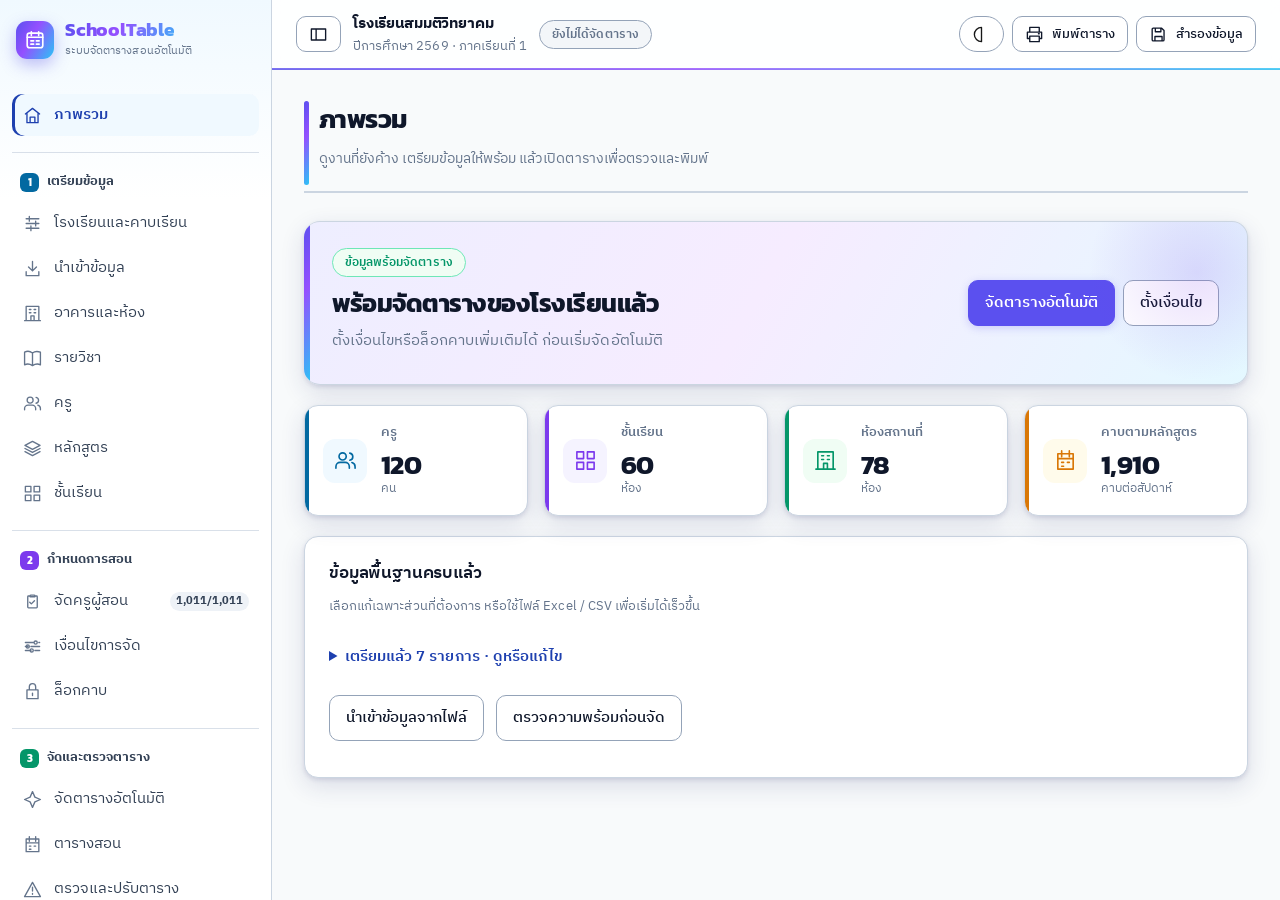
==== index.html @ b36e832d "Add files via upload" ====
<!DOCTYPE html>
<html lang="th">
<head>
<meta charset="utf-8">
<meta name="viewport" content="width=device-width, initial-scale=1">
<title>SchoolTable — ระบบจัดตารางสอนอัตโนมัติ</title>
<link rel="preconnect" href="https://fonts.googleapis.com">
<link rel="preconnect" href="https://fonts.gstatic.com" crossorigin>
<link rel="stylesheet" href="https://fonts.googleapis.com/css2?family=IBM+Plex+Sans+Thai:wght@400;500;600;700&family=Kanit:wght@500;600;700&display=swap">
<link rel="stylesheet" href="css/app.css">
<link rel="stylesheet" href="css/print.css">
<link rel="stylesheet" href="css/ux.css">
<link rel="stylesheet" href="css/theme.css?v=0.1.14">
<script>
/* กำหนดธีมก่อนวาดหน้า เพื่อไม่ให้จอกะพริบสีขาวตอนเปิดในโหมดมืด */
(function () {
  var pref = 'system';
  try { pref = localStorage.getItem('schooltable.theme') || 'system'; } catch (e) { }
  var dark = pref === 'dark' || (pref === 'system' &&
    typeof matchMedia === 'function' && matchMedia('(prefers-color-scheme: dark)').matches);
  document.documentElement.setAttribute('data-theme', dark ? 'dark' : 'light');
})();
</script>
</head>
<body>

<div class="app" id="app">
  <aside class="sidebar" id="sidebar">
    <div class="sidebar__brand">
      <span class="sidebar__logo" aria-hidden="true">
        <svg viewBox="0 0 24 24" fill="none" stroke="currentColor" stroke-width="1.8" stroke-linecap="round" stroke-linejoin="round"><rect x="3.5" y="4.5" width="17" height="16" rx="2.5"></rect><path d="M3.5 9h17M8 3v4M16 3v4"></path><path d="M7.5 13h3M13.5 13h3M7.5 16.5h3M13.5 16.5h3"></path></svg>
      </span>
      <div class="sidebar__brand-text">
        <div class="sidebar__brand-name">SchoolTable</div>
        <div class="sidebar__brand-sub">ระบบจัดตารางสอนอัตโนมัติ</div>
      </div>
    </div>
    <nav class="sidebar__nav" id="sidebarNav" aria-label="เมนูหลัก"></nav>
  </aside>

  <div class="main">
    <header class="topbar no-print">
      <button type="button" class="btn btn--sm topbar__menu" id="btnMenu" aria-label="ยุบเมนู" aria-controls="sidebar" aria-expanded="true">☰ เมนู</button>
      <div>
        <div class="topbar__school" id="topSchool">โรงเรียน</div>
        <div class="topbar__meta" id="topTerm">ปีการศึกษา — ภาคเรียน —</div>
      </div>
      <span id="topStatus"></span>
      <div class="topbar__spacer"></div>
      <div class="topbar__actions">
        <button type="button" class="btn btn--sm theme-toggle" id="btnTheme" aria-label="สลับธีม">
          <span class="theme-toggle__icon" id="themeIcon" aria-hidden="true">🌓</span>
        </button>
        <button type="button" class="btn btn--sm" id="btnTopPrint">🖨 พิมพ์ตาราง</button>
        <button type="button" class="btn btn--sm" id="btnTopBackup">💾 สำรองข้อมูล</button>
      </div>
    </header>
    <main class="content" id="content" tabindex="-1"></main>
  </div>
</div>

<div id="toastHost" aria-live="polite"></div>
<div id="printRoot"></div>

<script src="js/util.js"></script>
<script src="js/store.js?v=0.1.2"></script>
<script src="js/model.js"></script>
<script src="js/mockdata.js?v=0.1.2"></script>
<script src="js/scheduler.js"></script>
<script src="js/xlsx.js"></script>
<script src="js/printing.js"></script>
<script src="js/components.js"></script>
<script src="js/ux.js"></script>
<script src="js/help.js"></script>
<script src="js/pages/overview.js"></script>
<script src="js/pages/settings.js"></script>
<script src="js/pages/rooms.js"></script>
<script src="js/pages/subjects.js"></script>
<script src="js/pages/teachers.js"></script>
<script src="js/pages/curriculum.js?v=0.1.2"></script>
<script src="js/pages/sections.js?v=0.1.4"></script>
<script src="js/pages/assignments.js?v=0.1.5"></script>
<script src="js/pages/conditions.js?v=0.1.8"></script>
  <script src="js/pages/locks.js?v=0.1.9"></script>
<script src="js/pages/generate.js"></script>
<script src="js/pages/timetable.js?v=0.1.10"></script>
<script src="js/pages/issues.js?v=0.1.11"></script>
<script src="js/pages/print.js"></script>
<script src="js/pages/history.js"></script>
<script src="js/pages/import.js"></script>
<script src="js/app.js"></script>
</body>
</html>
---- css/app.css ----
/* ============================================================
   SchoolTable — app.css
   ธีม Minimalist · โครงสีกลางเรียบ เว้นวรรคโปร่ง
   พื้นหน้าเป็นเทา การ์ดเป็นขาว + เส้นขอบชัด + เงาบาง เพื่อให้แยกแต่ละกล่องได้ง่าย
   ใช้สีเฉพาะจุดที่สื่อความหมาย (สถานะ/คำเตือน/สีประจำวิชา)
   ============================================================ */
:root {
  /* พื้นผิวและเส้น */
  --bg: #eceef2;
  --surface: #ffffff;
  --surface-2: #f4f6f9;
  --surface-3: #e4e8ee;
  --line: #d2d8e0;
  --line-2: #b7bfcb;

  /* ตัวอักษร */
  --ink: #11141a;
  --ink-2: #39414d;
  --muted: #646d7a;

  /* สีหลัก — ใช้โทนหมึกเพื่อความเรียบ */
  --primary: #171c24;
  --primary-hover: #2c3442;
  --primary-dark: #0b0e13;
  --primary-light: #e7ebf1;
  --primary-line: #a9b2c0;
  --on-primary: #ffffff;

  /* สีสถานะ — โทนอ่อน ใช้เท่าที่จำเป็น */
  --info: #1f4fa8;
  --info-bg: #eaf1fb;
  --info-line: #bcd3f0;
  --success: #0a6c53;
  --success-bg: #e7f6f1;
  --success-line: #a6dbca;
  --warning: #8a5a00;
  --warning-bg: #fdf3e0;
  --warning-line: #eed399;
  --danger: #a81f16;
  --danger-bg: #fdeceb;
  --danger-line: #f2bcb6;
  --locked: #4b3fa6;
  --locked-bg: #eeecfb;
  --locked-line: #c8c1ef;

  /* รูปทรง */
  --radius: 10px;
  --radius-card: 10px;
  --radius-btn: 8px;
  --radius-cell: 6px;
  --radius-pill: 999px;
  --sidebar-w: 236px;

  /* เงา — เบามาก เน้นใช้เส้นแทน */
  --shadow-card: 0 1px 2px rgba(17, 20, 26, .06), 0 1px 3px rgba(17, 20, 26, .10);
  --shadow-pop: 0 6px 18px rgba(17, 20, 26, .10), 0 1px 3px rgba(17, 20, 26, .08);
  --shadow-modal: 0 24px 64px rgba(15, 15, 20, .18), 0 2px 8px rgba(15, 15, 20, .06);

  --toast-bg: #171c24;
  --toast-ink: #ffffff;
}

* { box-sizing: border-box; }

html, body {
  margin: 0; padding: 0;
  background: var(--bg);
  color: var(--ink);
  font-family: "Sarabun", Tahoma, "Leelawadee UI", "Noto Sans Thai", sans-serif;
  font-size: 14px;
  line-height: 1.6;
  overflow-x: hidden;
  -webkit-font-smoothing: antialiased;
  -moz-osx-font-smoothing: grayscale;
}

h1, h2, h3, h4 { margin: 0; font-weight: 600; letter-spacing: -.01em; }
p { margin: 0 0 8px; }
a { color: var(--ink); text-underline-offset: 2px; }
a:hover { opacity: .7; }

/* ---------- โครงหน้า ---------- */
.app { display: flex; min-height: 100vh; }

.sidebar {
  width: var(--sidebar-w);
  flex: 0 0 var(--sidebar-w);
  background: var(--surface);
  border-right: 1px solid var(--line);
  color: var(--ink-2);
  display: flex; flex-direction: column;
  position: sticky; top: 0; height: 100vh; overflow-y: auto;
}
.sidebar__brand { padding: 22px 18px 16px; }
.sidebar__brand-name {
  color: var(--ink); font-size: 16px; font-weight: 600; letter-spacing: -.015em;
}
.sidebar__brand-sub { font-size: 11px; color: var(--muted); margin-top: 1px; }
.sidebar__nav { padding: 4px 10px 28px; }
.nav-group { margin-top: 18px; }
.nav-group__label {
  font-size: 11px; color: var(--muted); letter-spacing: .02em;
  padding: 4px 10px; margin-bottom: 2px;
}
.nav-item {
  display: flex; align-items: center; gap: 10px;
  width: 100%; text-align: left;
  padding: 7px 10px; margin: 1px 0;
  background: transparent; border: 0; border-radius: var(--radius-btn);
  color: var(--ink-2); font: inherit; cursor: pointer;
  transition: background .12s ease, color .12s ease;
}
.nav-item:hover { background: var(--surface-2); color: var(--ink); }
.nav-item.is-active { background: var(--surface-3); color: var(--ink); font-weight: 600; }
.nav-item__icon {
  width: 18px; text-align: center; font-size: 13px;
  filter: grayscale(1); opacity: .5;            /* ไอคอนโทนเดียว ให้เมนูสงบตา */
}
.nav-item:hover .nav-item__icon { opacity: .75; }
.nav-item.is-active .nav-item__icon { opacity: .95; }
.nav-item__text { flex: 1; }
.nav-item__badge {
  background: var(--surface-3); color: var(--ink-2);
  border-radius: var(--radius-pill); padding: 0 7px;
  font-size: 11px; font-weight: 600; white-space: nowrap;
  font-variant-numeric: tabular-nums;
}
.nav-item__badge--danger { background: var(--danger-bg); color: var(--danger); }
.nav-item__badge--warning { background: var(--warning-bg); color: var(--warning); }
.nav-item--primary {
  background: var(--primary); color: var(--on-primary); font-weight: 600; margin-top: 4px;
}
.nav-item--primary .nav-item__icon { opacity: 1; }
.nav-item--primary:hover { background: var(--primary-hover); color: var(--on-primary); }

.main { flex: 1; min-width: 0; display: flex; flex-direction: column; }

.topbar {
  background: var(--surface); border-bottom: 1px solid var(--line);
  padding: 12px 24px; display: flex; align-items: center; gap: 16px;
  position: sticky; top: 0; z-index: 20; flex-wrap: wrap;
}
.topbar__menu { display: none !important; }
.topbar__school { font-weight: 600; font-size: 14px; letter-spacing: -.01em; }
.topbar__meta { color: var(--muted); font-size: 12px; }
.topbar__spacer { flex: 1; }
.topbar__actions { display: flex; gap: 8px; align-items: center; }

.content { padding: 28px 24px 48px; max-width: 1480px; width: 100%; }

.page-header { margin-bottom: 24px; display: flex; align-items: flex-start; gap: 16px; flex-wrap: wrap; }
.page-header__text { flex: 1; min-width: 240px; }
.page-header h1 { font-size: 22px; letter-spacing: -.02em; }
.page-header__desc { color: var(--muted); margin-top: 4px; font-size: 13px; }
.page-header__actions { display: flex; gap: 8px; flex-wrap: wrap; }

/* ---------- ปุ่ม ---------- */
.btn {
  display: inline-flex; align-items: center; justify-content: center; gap: 6px;
  padding: 8px 14px; border-radius: var(--radius-btn);
  border: 1px solid var(--line-2); background: var(--surface); color: var(--ink);
  font: inherit; font-weight: 500; cursor: pointer; white-space: nowrap;
  transition: background .12s ease, border-color .12s ease, opacity .12s ease;
}
.btn:hover { background: var(--brand-050); border-color: var(--brand); color: var(--brand); }
.btn:focus-visible { outline: 2px solid var(--primary); outline-offset: 2px; }
.btn--primary { background: var(--primary); border-color: var(--primary); color: var(--on-primary); font-weight: 600; }
.btn--primary:hover { background: var(--primary-hover); border-color: var(--primary-hover); }
.btn--danger { background: var(--danger); border-color: var(--danger); color: #fff; font-weight: 600; }
.btn--danger:hover { background: #99231b; border-color: #99231b; }
.btn--ghost { background: transparent; border-color: transparent; color: var(--ink-2); }
.btn--ghost:hover { background: var(--surface-2); border-color: transparent; }
.btn--sm { padding: 5px 10px; font-size: 12px; }
.btn--lg { padding: 12px 24px; font-size: 15px; }
.btn--block { width: 100%; }
.btn[disabled], .btn.is-disabled { opacity: .45; cursor: not-allowed; }
.btn[disabled]:hover, .btn.is-disabled:hover { background: var(--surface); border-color: var(--line-2); }

.btn-hero {
  display: flex; flex-direction: column; align-items: center; justify-content: center; gap: 6px;
  padding: 26px 28px; font-size: 18px; font-weight: 600; letter-spacing: -.01em;
  border-radius: var(--radius-card);
  background: var(--primary); border: 1px solid var(--primary); color: var(--on-primary);
  cursor: pointer; width: 100%;
  transition: background .14s ease;
}
.btn-hero:hover { background: var(--primary-hover); }
.btn-hero:focus-visible { outline: 2px solid var(--primary); outline-offset: 3px; }
.btn-hero[disabled] {
  background: var(--surface-2); border-color: var(--line-2); color: var(--muted); cursor: not-allowed;
}
.btn-hero__sub { font-size: 12px; font-weight: 400; opacity: .75; }

/* ---------- การ์ด ---------- */
.card {
  background: var(--surface); border: 1px solid var(--line);
  border-radius: var(--radius-card); box-shadow: var(--shadow-card);
  padding: 20px; margin-bottom: 16px;
}
.card__title { font-size: 15px; font-weight: 600; margin-bottom: 4px; letter-spacing: -.01em; }
.card__desc { color: var(--muted); font-size: 12px; margin-bottom: 14px; }
.grid { display: grid; gap: 16px; }
.grid--2 { grid-template-columns: repeat(2, minmax(0, 1fr)); }
.grid--3 { grid-template-columns: repeat(3, minmax(0, 1fr)); }
.grid--4 { grid-template-columns: repeat(4, minmax(0, 1fr)); }
.grid--side { grid-template-columns: minmax(0, 1fr) 340px; }
@media (max-width: 1100px) {
  .grid--3, .grid--4, .grid--side { grid-template-columns: repeat(2, minmax(0, 1fr)); }
}
@media (max-width: 720px) {
  .grid--2, .grid--3, .grid--4, .grid--side { grid-template-columns: minmax(0, 1fr); }
}

.stat {
  background: var(--surface); border: 1px solid var(--line);
  border-radius: var(--radius-card); padding: 18px 20px; box-shadow: var(--shadow-card);
}
.stat__label { color: var(--muted); font-size: 12px; }
.stat__value {
  font-size: 28px; font-weight: 600; line-height: 1.25; letter-spacing: -.02em;
  font-variant-numeric: tabular-nums; margin-top: 2px;
}
.stat__hint { font-size: 11px; color: var(--muted); }

/* ---------- ฟอร์ม ---------- */
.field { margin-bottom: 14px; }
.field__label { display: block; font-weight: 500; margin-bottom: 5px; font-size: 13px; color: var(--ink-2); }
.field__hint { font-size: 11px; color: var(--muted); margin-top: 4px; }
.field__error { font-size: 12px; color: var(--danger); margin-top: 4px; font-weight: 500; }
.form-grid { display: grid; grid-template-columns: repeat(2, minmax(0, 1fr)); gap: 0 16px; }
@media (max-width: 640px) { .form-grid { grid-template-columns: minmax(0, 1fr); } }

.input, .select, .textarea {
  width: 100%; padding: 8px 11px; border: 1px solid var(--line-2);
  border-radius: var(--radius-btn); font: inherit;
  background: var(--surface); color: var(--ink);
  transition: border-color .12s ease, box-shadow .12s ease;
}
.input::placeholder, .textarea::placeholder { color: var(--muted); }
.input:hover, .select:hover, .textarea:hover { border-color: var(--primary-line); }
.input:focus, .select:focus, .textarea:focus {
  outline: none; border-color: var(--primary);
  box-shadow: 0 0 0 3px var(--primary-light);
}
.input--invalid { border-color: var(--danger); }
.input--invalid:focus { box-shadow: 0 0 0 3px var(--danger-bg); }
.checkline { display: flex; align-items: center; gap: 9px; margin: 6px 0; }
.checkline input[type="checkbox"], .checkline input[type="radio"] { accent-color: var(--primary); }
.chipset { display: flex; flex-wrap: wrap; gap: 6px; }
.chip {
  display: inline-flex; align-items: center; gap: 5px;
  border: 1px solid var(--line-2); border-radius: var(--radius-pill); padding: 4px 12px;
  background: var(--surface); cursor: pointer; font-size: 12px; font-weight: 500; color: var(--muted);
  transition: background .12s ease, color .12s ease, border-color .12s ease;
}
.chip:hover { border-color: var(--primary-line); color: var(--ink-2); }
.chip.is-on { background: var(--primary); border-color: var(--primary); color: var(--on-primary); font-weight: 600; }
.chip input { display: none; }

/* ---------- ตารางรายการ ---------- */
.table-tools { display: flex; gap: 8px; flex-wrap: wrap; align-items: center; margin-bottom: 14px; }
.table-tools .input, .table-tools .select { width: auto; min-width: 160px; }
.table-wrap {
  overflow-x: auto; border: 1px solid var(--line);
  border-radius: var(--radius-card); background: var(--surface); box-shadow: var(--shadow-card);
}
table.data { width: 100%; border-collapse: collapse; font-size: 13px; }
table.data th, table.data td {
  padding: 10px 12px; border-bottom: 1px solid var(--line); text-align: left; vertical-align: middle;
}
table.data th {
  background: var(--surface-2); color: var(--ink-2); font-weight: 600; font-size: 12px;
  position: sticky; top: 0; z-index: 1; border-bottom: 2px solid var(--line-2);
}
table.data tbody tr:last-child td { border-bottom: 0; }
table.data tbody tr { transition: background-color 0.15s ease-out; }
table.data tbody tr:nth-child(odd) { background: var(--surface); }
table.data tbody tr:nth-child(even) { background: var(--surface-2); }
table.data tbody tr:hover { background: var(--surface-3); }
table.data td.num, table.data th.num { text-align: right; font-variant-numeric: tabular-nums; }
.row-actions { display: flex; gap: 6px; }

.badge {
  display: inline-flex; align-items: center; gap: 5px;
  border-radius: var(--radius-pill); padding: 4px 12px; font-size: 12px; font-weight: 700;
  border: 1.5px solid; white-space: nowrap; transition: all 0.2s ease-out;
}
.badge--info { color: var(--info); border-color: var(--info-line); background: var(--info-bg); }
.badge--success { color: var(--success); border-color: var(--success-line); background: var(--success-bg); }
.badge--warning { color: var(--warning); border-color: var(--warning-line); background: var(--warning-bg); }
.badge--danger { color: var(--danger); border-color: var(--danger-line); background: var(--danger-bg); }
.badge--locked { color: var(--locked); border-color: var(--locked-line); background: var(--locked-bg); }
.badge--muted { color: var(--muted); border-color: var(--line-2); background: var(--surface-2); }
.dot { width: 8px; height: 8px; border-radius: 50%; display: inline-block; }

/* ---------- แถบภาระงาน ---------- */
.bar { height: 6px; border-radius: var(--radius-pill); background: var(--surface-3); overflow: hidden; min-width: 90px; }
.bar__fill { height: 100%; background: var(--ink-2); border-radius: var(--radius-pill); }
.bar__fill--warn { background: var(--warning); }
.bar__fill--over { background: var(--danger); }
.workload { display: flex; align-items: center; gap: 10px; }
.workload__text { font-variant-numeric: tabular-nums; font-size: 12px; white-space: nowrap; color: var(--ink-2); }
.daychips { display: inline-flex; gap: 3px; }
.daychip {
  width: 22px; height: 20px; line-height: 19px; text-align: center;
  border-radius: 5px; font-size: 11px; font-weight: 600;
  background: var(--surface-3); color: var(--ink-2); border: 1px solid transparent;
}
.daychip--off { background: transparent; color: #c7c7cf; border-color: var(--line); text-decoration: line-through; }

/* ---------- ความพร้อม ---------- */
.readiness { display: flex; flex-direction: column; gap: 6px; }
.readiness__item {
  display: flex; align-items: center; gap: 12px;
  border: 1px solid var(--line); border-radius: var(--radius-btn);
  padding: 10px 12px; background: var(--surface);
}
.readiness__mark {
  width: 22px; height: 22px; border-radius: 50%; flex: 0 0 22px;
  display: flex; align-items: center; justify-content: center; font-weight: 600; font-size: 12px;
  background: var(--surface-2); color: var(--muted); border: 1px solid var(--line-2);
}
.readiness__item.is-done .readiness__mark {
  background: var(--success-bg); color: var(--success); border-color: var(--success-line);
}
.readiness__label { flex: 1; font-weight: 500; }
.readiness__detail { font-size: 12px; color: var(--muted); font-weight: 400; display: block; }

/* ---------- ตารางสัปดาห์ ---------- */
.tt-scroll {
  overflow-x: auto; border: 1px solid var(--line);
  border-radius: var(--radius-card); background: var(--surface); box-shadow: var(--shadow-card);
}
table.timetable { border-collapse: collapse; width: 100%; min-width: 900px; table-layout: fixed; }
table.timetable th, table.timetable td { border: 1px solid var(--line-2); padding: 0; }
table.timetable thead th {
  background: var(--surface-2); color: var(--ink-2);
  font-size: 11px; font-weight: 600; padding: 8px 4px; text-align: center;
}
table.timetable th.tt-daycol {
  width: 92px; background: var(--surface-2); font-size: 12px; color: var(--ink-2); font-weight: 600;
}
table.timetable td { height: 64px; vertical-align: top; }
.tt-periodhead { display: flex; flex-direction: column; line-height: 1.3; }
.tt-periodhead__time { font-weight: 400; font-size: 10px; color: var(--muted); }

.tt-cell { height: 100%; min-height: 60px; padding: 3px; position: relative; }
.tt-cell--drop-ok { background: var(--success-bg); outline: 1px dashed var(--success); outline-offset: -3px; }
.tt-cell--drop-bad { background: var(--danger-bg); outline: 1px dashed var(--danger); outline-offset: -3px; }
.tt-cell--break {
  background: repeating-linear-gradient(45deg, var(--surface-2), var(--surface-2) 6px, var(--surface-3) 6px, var(--surface-3) 12px);
}
.tt-breaklabel { font-size: 11px; color: var(--muted); text-align: center; padding-top: 20px; }

.tt-entry {
  border-radius: var(--radius-cell); border: 1px solid var(--line); border-left-width: 4px;
  background: var(--surface); padding: 5px 7px; height: 100%; cursor: grab; overflow: hidden;
  display: flex; flex-direction: column; gap: 1px;
  transition: border-color .12s ease, box-shadow .12s ease;
}
.tt-entry:hover { border-color: var(--primary-line); box-shadow: var(--shadow-pop); }
.tt-entry:focus-visible { outline: 2px solid var(--primary); outline-offset: 1px; }
.tt-entry.is-dragging { opacity: .4; }
.tt-cell--cursor { outline: 2px solid var(--primary); outline-offset: -3px; }
.tt-entry__subject { font-weight: 600; font-size: 12.5px; line-height: 1.25; letter-spacing: -.01em; }
.tt-entry__meta { font-size: 11px; color: var(--muted); line-height: 1.3; }
.tt-entry__flags { display: flex; gap: 3px; flex-wrap: wrap; margin-top: auto; padding-top: 2px; }
.tt-flag {
  font-size: 9.5px; font-weight: 600; border-radius: 3px; padding: 0 4px; border: 1px solid;
}
.tt-flag--pair { color: var(--info); border-color: var(--info-line); background: var(--info-bg); }
.tt-flag--lock { color: var(--locked); border-color: var(--locked-line); background: var(--locked-bg); }
.tt-flag--soft { color: var(--warning); border-color: var(--warning-line); background: var(--warning-bg); }
.tt-flag--manual { color: var(--success); border-color: var(--success-line); background: var(--success-bg); }

.tt-lock {
  border-radius: var(--radius-cell); border: 1px dashed var(--locked-line); border-left: 3px solid var(--locked);
  background: var(--locked-bg); padding: 5px 7px; height: 100%; font-size: 11.5px; color: var(--locked);
}
.tt-lock__title { font-weight: 600; }

.view-switch {
  display: inline-flex; border: 1.5px solid var(--line-2); border-radius: var(--radius-btn);
  overflow: hidden; background: var(--surface); gap: 0;
}
.view-switch button {
  border: 0; background: transparent; padding: 10px 18px; font: inherit;
  font-weight: 600; cursor: pointer; color: var(--ink-2);
  transition: all 0.15s ease-out;
}
.view-switch button:hover:not(.is-active) { background: var(--surface-2); color: var(--ink); }
.view-switch button + button { border-left: 1.5px solid var(--line-2); }
.view-switch button.is-active { background: var(--primary); color: var(--on-primary); font-weight: 700; }

/* ---------- ผังเลือกคาบ ---------- */
table.weekpicker { border-collapse: collapse; width: 100%; min-width: 620px; }
table.weekpicker th, table.weekpicker td { border: 1px solid var(--line); text-align: center; font-size: 12px; }
table.weekpicker th { background: var(--surface-2); color: var(--ink-2); padding: 8px 4px; font-weight: 600; }
table.weekpicker td { padding: 0; height: 40px; }
.wp-cell {
  width: 100%; height: 40px; border: 0; background: var(--surface);
  cursor: pointer; font: inherit; font-size: 11px; color: var(--muted);
  transition: background .12s ease;
}
.wp-cell:hover { background: var(--surface-2); }
.wp-cell.is-on { background: var(--locked-bg); color: var(--locked); font-weight: 600; }
.wp-cell.is-break {
  background: repeating-linear-gradient(45deg, var(--surface-2), var(--surface-2) 6px, var(--surface-3) 6px, var(--surface-3) 12px);
  cursor: not-allowed;
}
.wp-cell.is-off { background: var(--danger-bg); color: var(--danger); font-weight: 600; }
.wp-cell.is-none { background: var(--bg); color: #c7c7cf; cursor: not-allowed; }

/* ---------- รายการปัญหา ---------- */
.issue {
  border: 1px solid var(--line); border-left: 3px solid var(--line-2);
  border-radius: var(--radius-btn); padding: 12px 14px; margin-bottom: 8px; background: var(--surface);
}
.issue--high { border-left-color: var(--danger); }
.issue--medium { border-left-color: var(--warning); }
.issue--low { border-left-color: var(--line-2); }
.issue__head { display: flex; gap: 8px; align-items: center; flex-wrap: wrap; }
.issue__title { font-weight: 600; }
.issue__reason { margin-top: 5px; color: var(--ink-2); }
.issue__suggestion { margin-top: 5px; font-size: 12px; color: var(--muted); }
.issue__suggestion b { color: var(--ink-2); font-weight: 500; }

/* ---------- สถานะว่าง / กำลังโหลด ---------- */
.empty {
  text-align: center; padding: 48px 20px; border: 1px dashed var(--line-2);
  border-radius: var(--radius-card); background: var(--surface);
}
.empty__icon { font-size: 26px; opacity: .5; }
.empty__title { font-weight: 600; font-size: 15px; margin: 10px 0 4px; }
.empty__desc { color: var(--muted); margin-bottom: 18px; font-size: 13px; }
.empty__actions { display: flex; gap: 8px; justify-content: center; flex-wrap: wrap; }

.progress { background: var(--surface-3); border-radius: var(--radius-pill); height: 6px; overflow: hidden; }
.progress__fill {
  background: var(--primary); height: 100%; width: 0;
  border-radius: var(--radius-pill); transition: width .18s linear;
}
.progress__text { margin-top: 10px; font-size: 13px; color: var(--muted); }

.result-card {
  border-radius: var(--radius-card); padding: 20px; border: 1px solid var(--line); margin-bottom: 16px;
  background: var(--surface);
}
.result-card--success { background: var(--success-bg); border-color: var(--success-line); }
.result-card--warning { background: var(--warning-bg); border-color: var(--warning-line); }
.result-card--danger { background: var(--danger-bg); border-color: var(--danger-line); }
.result-card__title { font-size: 17px; font-weight: 600; letter-spacing: -.015em; }
.result-card__line { margin-top: 6px; color: var(--ink-2); font-size: 13px; }

/* ---------- ข้อความแจ้งผลชั่วคราว ---------- */
#toastHost {
  position: fixed; right: 20px; bottom: 20px; z-index: 90;
  display: flex; flex-direction: column; gap: 8px; max-width: min(420px, 92vw);
}
.toast {
  display: flex; gap: 10px; align-items: flex-start;
  background: var(--toast-bg); color: var(--toast-ink); border-radius: var(--radius-btn);
  padding: 11px 14px; box-shadow: var(--shadow-modal); font-size: 13px;
  animation: toast-in .18s ease-out;
}
.toast--success { background: #0e6a56; }
.toast--warning { background: #85590a; }
.toast--danger { background: #9e251c; }
.toast--out { opacity: 0; transition: opacity .3s; }
.toast__icon { font-weight: 600; opacity: .85; }
.toast__text { flex: 1; }
.toast__close { background: transparent; border: 0; color: inherit; cursor: pointer; font-size: 12px; opacity: .6; }
.toast__close:hover { opacity: 1; }
@keyframes toast-in { from { transform: translateY(8px); opacity: 0; } to { transform: none; opacity: 1; } }

/* ---------- หน้าต่างซ้อน ---------- */
.modal-overlay {
  position: fixed; inset: 0; background: rgba(15, 15, 20, .38);
  display: flex; align-items: center; justify-content: center; padding: 20px; z-index: 80;
  animation: overlay-in .14s ease-out;
}
@keyframes overlay-in { from { opacity: 0; } to { opacity: 1; } }
.modal {
  background: var(--surface); border: 1px solid var(--line);
  border-radius: var(--radius-card); box-shadow: var(--shadow-modal);
  width: 100%; max-height: 92vh; display: flex; flex-direction: column;
  animation: modal-in .16s ease-out;
}
@keyframes modal-in { from { transform: translateY(6px) scale(.995); opacity: 0; } to { transform: none; opacity: 1; } }
.modal--sm { max-width: 460px; }
.modal--md { max-width: 680px; }
.modal--lg { max-width: 980px; }
.modal--xl { max-width: 1240px; }
.modal__head {
  display: flex; align-items: center; gap: 12px;
  padding: 20px 24px; border-bottom: 2px solid var(--line); background: var(--surface-2);
}
.modal__title { font-size: 16px; font-weight: 700; flex: 1; letter-spacing: -.01em; color: var(--ink); }
.modal__close {
  border: 0; background: transparent; font-size: 20px; cursor: pointer; color: var(--muted);
  width: 32px; height: 32px; border-radius: var(--radius-btn); transition: all 0.2s ease-out;
}
.modal__close:hover { background: var(--line); color: var(--ink); }
.modal__body { padding: 24px; overflow: auto; }
.modal__foot {
  padding: 16px 24px; border-top: 2px solid var(--line);
  display: flex; justify-content: flex-end; gap: 10px; background: var(--surface-2);
}

.dialog-body { font-size: 13px; }
.dialog-lead { font-size: 14px; color: var(--ink); }
.dialog-hint { font-size: 12px; color: var(--muted); margin-top: 8px; }
.dialog-detail {
  background: var(--surface-2); border: 1px solid var(--line); border-radius: var(--radius-btn);
  padding: 12px; margin: 10px 0; font-size: 13px; max-height: 240px; overflow: auto;
}
.dialog-block {
  border: 1px solid var(--danger-line); border-radius: var(--radius-btn);
  padding: 12px; margin-bottom: 8px; background: var(--danger-bg);
}
.dialog-block--fix { background: var(--success-bg); border-color: var(--success-line); }
.dialog-block__label {
  font-size: 11px; font-weight: 600; color: var(--muted); letter-spacing: .01em;
}
.dialog-block__text { margin: 3px 0 0; color: var(--ink-2); }

body.has-modal { overflow: hidden; }

/* ---------- อื่น ๆ ---------- */
.muted { color: var(--muted); }
.small { font-size: 12px; }
.nowrap { white-space: nowrap; }
.text-danger { color: var(--danger); font-weight: 600; }
.text-success { color: var(--success); font-weight: 600; }
.text-warning { color: var(--warning); font-weight: 600; }
.mt-8 { margin-top: 8px; } .mt-16 { margin-top: 16px; }
.mb-8 { margin-bottom: 8px; } .mb-0 { margin-bottom: 0; }
.flex { display: flex; } .flex-wrap { flex-wrap: wrap; }
.gap-8 { gap: 8px; } .gap-16 { gap: 16px; }
.items-center { align-items: center; }
.justify-between { justify-content: space-between; }
.list-plain { margin: 8px 0 0; padding-left: 18px; }
.list-plain li { margin-bottom: 4px; }
.scroll-y { max-height: 420px; overflow-y: auto; }

.mobile-note { display: none; }

/* ---------- ปรับตามขนาดจอ ---------- */
@media (max-width: 1023px) {
  .sidebar {
    position: fixed; left: 0; top: 0; z-index: 60;
    transform: translateX(-100%); transition: transform .2s ease;
    box-shadow: var(--shadow-modal);
  }
  .sidebar.is-open { transform: none; }
  :root { --sidebar-w: 0px; }
  .sidebar { width: 236px; flex-basis: 236px; }
  .sidebar.is-open .sidebar__brand-name, .sidebar.is-open .sidebar__brand-sub,
  .sidebar.is-open .nav-item__text, .sidebar.is-open .nav-group__label { display: block; }
  .sidebar.is-open .sidebar__brand { padding: 22px 18px 16px; }
  .sidebar.is-open .nav-item { justify-content: flex-start; }
  .sidebar.is-open .nav-item__badge { position: static; transform: none; font-size: 11px; padding: 0 7px; }
  .topbar__menu { display: inline-flex !important; }
  .app { display: block; }
}
@media (max-width: 767px) {
  .content { padding: 16px 14px 40px; }
  .page-header { margin-bottom: 18px; }
  .page-header h1 { font-size: 19px; }
  .card { padding: 16px; }
  .mobile-note { display: block; }
  .mobile-hide { display: none !important; }
}

/* ============================================================
   ส่วนประกอบเพิ่มเติม
   ============================================================ */
.badge--pin { color: var(--warning); border-color: var(--warning-line); background: var(--warning-bg); }

.btn--danger-ghost { color: var(--danger); border-color: var(--danger-line); background: var(--surface); }
.btn--danger-ghost:hover { background: var(--danger-bg); border-color: var(--danger); }

.callout {
  border: 1px solid var(--line); border-left: 3px solid var(--primary);
  background: var(--surface-2); border-radius: var(--radius);
  padding: 14px 16px; margin-bottom: 16px; font-size: 13px; line-height: 1.7; color: var(--ink-2);
}
.callout--warning { border-left-color: var(--warning); background: var(--warning-bg); border-color: var(--warning-line); }

.statstrip { display: flex; flex-wrap: wrap; gap: 12px; margin-bottom: 16px; }
.statstrip__item {
  flex: 1 1 160px; background: var(--surface); border: 1px solid var(--line);
  border-radius: var(--radius); padding: 16px 18px; box-shadow: var(--shadow-card);
}
.statstrip__item.is-warn { border-color: var(--warning-line); background: var(--warning-bg); }
.statstrip__num {
  display: block; font-size: 22px; font-weight: 600; line-height: 1.25;
  letter-spacing: -.02em; font-variant-numeric: tabular-nums;
}
.statstrip__item.is-warn .statstrip__num { color: var(--warning); }
.statstrip__label { display: block; font-size: 12px; color: var(--muted); margin-top: 2px; }

tr.row-group td { background: var(--surface-2); font-weight: 600; }
tr.is-picked td { background: var(--success-bg); }
tr.is-todo td { background: var(--warning-bg); }

td.col-actions, th.col-actions { white-space: nowrap; text-align: right; }

.select--sm { padding: 5px 9px; font-size: 12px; min-width: 150px; }
.select--empty { border-color: var(--warning-line); background: var(--warning-bg); }

.chipset--filter { margin-bottom: 14px; }
.chipset--filter .chip { cursor: pointer; }
.chip__count { opacity: .6; font-size: 11px; }

.cur-total {
  border: 1px solid var(--line); border-radius: var(--radius);
  padding: 10px 14px; margin-bottom: 12px; background: var(--surface-2); font-size: 13px;
}
.cur-total.is-over { border-color: var(--danger-line); background: var(--danger-bg); }
.cur-total.is-exact { border-color: var(--success-line); background: var(--success-bg); }

.grid--pick { grid-template-columns: 260px minmax(0, 1fr); }
.card--pick { position: sticky; top: 12px; align-self: start; }
.picklist {
  max-height: 62vh; overflow-y: auto; border: 1px solid var(--line);
  border-radius: var(--radius); background: var(--surface);
}
.pickitem {
  display: flex; align-items: center; justify-content: space-between; gap: 8px;
  width: 100%; padding: 9px 12px; border: 0; border-bottom: 1px solid var(--line);
  background: transparent; cursor: pointer; font: inherit; text-align: left; color: var(--ink-2);
  transition: background .12s ease;
}
.pickitem:last-child { border-bottom: 0; }
.pickitem:hover { background: var(--surface-2); color: var(--ink); }
.pickitem.is-active {
  background: var(--surface-2); box-shadow: inset 2px 0 0 var(--primary);
  font-weight: 600; color: var(--ink);
}
.pickitem__name { flex: 1; }
.pickitem__meta {
  font-size: 11px; padding: 1px 8px; border-radius: var(--radius-pill);
  border: 1px solid var(--line-2); color: var(--muted); font-weight: 500;
}
.pickitem__meta.is-ok { color: var(--success); border-color: var(--success-line); background: var(--success-bg); }
.pickitem__meta.is-todo { color: var(--warning); border-color: var(--warning-line); background: var(--warning-bg); }

.rulelist { display: grid; gap: 12px; }
.rulerow { border: 1px solid var(--line); border-radius: var(--radius); padding: 16px; }
.rulerow.is-off { opacity: .5; background: var(--surface-2); }
.rulerow__check { font-weight: 600; }
.rulerow__title { font-weight: 600; }
.rulerow__desc { font-size: 13px; margin-top: 5px; color: var(--ink-2); }
.rulerow__why { font-size: 12px; color: var(--muted); margin-top: 5px; }
.rulerow__weight { margin-top: 10px; display: flex; align-items: center; gap: 8px; }
.rulerow__weight .select { width: auto; min-width: 190px; }

.tt-cell--none { background: var(--bg); color: #c7c7cf; }

@media (max-width: 1023px) {
  .grid--pick { grid-template-columns: minmax(0, 1fr); }
  .card--pick { position: static; }
  .picklist { max-height: 240px; }
}

.select--special { border-color: var(--locked-line); background: var(--locked-bg); }

/* ---------- โหมดมืด ----------
   ธีมถูกกำหนดผ่าน data-theme ที่ <html> โดย js/app.js
   ผู้ใช้เลือกได้ 3 แบบจากปุ่มบนแถบบน: ตามเครื่อง · สว่าง · มืด
   (แบบ "ตามเครื่อง" ระบบจะแปลงเป็น light/dark ให้เองแล้ว) */
:root[data-theme="dark"] {
    --bg: #0b0d11;
    --shadow-card: 0 1px 2px rgba(0, 0, 0, .45);
    --surface: #161a21;
    --surface-2: #1e232c;
    --surface-3: #2a303a;
    --line: #333b47;
    --line-2: #454e5c;

    --ink: #eef1f5;
    --ink-2: #b7c0cc;
    --muted: #8b95a3;

    --primary: #eef1f5;
    --primary-hover: #ffffff;
    --primary-dark: #ffffff;
    --primary-light: #262d38;
    --primary-line: #4c5665;
    --on-primary: #12151a;

    --info: #8ab4f0;
    --info-bg: #16202e;
    --info-line: #2e4159;
    --success: #5fd1ae;
    --success-bg: #0f2620;
    --success-line: #215243;
    --warning: #e8b862;
    --warning-bg: #2a2115;
    --warning-line: #513f20;
    --danger: #f28b80;
    --danger-bg: #2c1a18;
    --danger-line: #5a332e;
    --locked: #b3a8f5;
    --locked-bg: #1e1b30;
    --locked-line: #3f3866;

    --shadow-pop: 0 6px 18px rgba(0, 0, 0, .5), 0 1px 3px rgba(0, 0, 0, .4);
    --shadow-modal: 0 24px 64px rgba(0, 0, 0, .6), 0 2px 8px rgba(0, 0, 0, .4);
  --toast-bg: #2a303a;
  --toast-ink: #f0f0f2;
}
[data-theme="dark"] .btn--danger { color: #16161a; }
[data-theme="dark"] .btn--danger:hover { background: #f5978f; border-color: #f5978f; }
[data-theme="dark"] .toast--success { background: #1d4438; }
[data-theme="dark"] .toast--warning { background: #453718; }
[data-theme="dark"] .toast--danger { background: #4a2320; }
[data-theme="dark"] .modal-overlay { background: rgba(0, 0, 0, .6); }
[data-theme="dark"] .daychip--off,
[data-theme="dark"] .wp-cell.is-none,
[data-theme="dark"] .tt-cell--none { color: #55555f; }

/* ---------- ปุ่มสลับธีม ---------- */
.theme-toggle { min-width: 34px; padding-left: 9px; padding-right: 9px; }
.theme-toggle__icon { font-size: 13px; line-height: 1; filter: grayscale(1); }

/* ---------- เอกสารพิมพ์ต้องเป็นขาว–ดำเสมอ ไม่ว่าหน้าจอจะเป็นธีมใด ---------- */
@media print {
  :root, :root[data-theme="dark"] {
    --bg: #ffffff; --surface: #ffffff; --surface-2: #f7f7f8; --surface-3: #f0f0f2;
    --line: #dddddd; --line-2: #cccccc;
    --ink: #000000; --ink-2: #222222; --muted: #666666;
  }
}
---- css/print.css ----
/* ============================================================
   SchoolTable — print.css   เอกสารสำหรับพิมพ์ลงกระดาษ A4
   ============================================================ */

/* พื้นที่เอกสารพิมพ์จริง ซ่อนบนหน้าจอ แสดงเฉพาะตอนพิมพ์ */
#printRoot { display: none; }

/* กล่องตัวอย่างก่อนพิมพ์บนหน้าจอ ย่อขนาดให้เห็นทั้งหน้ากระดาษ */
.print-preview-box {
  background: #64748b;
  padding: 12px;
  border-radius: 12px;
  max-height: 68vh;
  overflow: auto;
}
.print-preview-box .print-page {
  zoom: .58;
  box-shadow: 0 2px 10px rgba(0, 0, 0, .25);
}
@supports not (zoom: 1) {
  .print-preview-box .print-page { transform: scale(.58); transform-origin: top left; }
}

.print-page {
  background: #fff;
  width: 277mm;              /* A4 แนวนอน 297mm ลบขอบซ้ายขวาข้างละ 10mm */
  min-height: 190mm;
  margin: 0 auto 16px;
  padding: 6mm 4mm;
  box-sizing: border-box;
  color: #000;
  font-family: "Sarabun", Tahoma, "Leelawadee UI", "Noto Sans Thai", sans-serif;
  font-size: 12px;
  page-break-after: always;
  break-after: page;
  position: relative;
}
.print-page:last-child { page-break-after: auto; break-after: auto; }

.print-head {
  display: flex; align-items: center; gap: 12px;
  border-bottom: 2px solid #000; padding-bottom: 6px; margin-bottom: 8px;
}
.print-head__logo {
  width: 62px; height: 62px; flex: 0 0 62px;
  border: 1px dashed #999; display: flex; align-items: center; justify-content: center;
  font-size: 9px; color: #777; text-align: center; overflow: hidden;
}
.print-head__logo img { max-width: 100%; max-height: 100%; }
.print-head__logo--empty { border-style: dashed; }
.print-head__text { flex: 1; text-align: center; }
.print-head__school { font-size: 19px; font-weight: 700; }
.print-head__doc { font-size: 15px; font-weight: 700; margin-top: 2px; }
.print-head__term { font-size: 12.5px; }
.print-head__side { width: 62px; flex: 0 0 62px; }

.print-draft {
  position: absolute; top: 42%; left: 0; right: 0; text-align: center;
  font-size: 76px; font-weight: 700; color: rgba(0, 0, 0, .1);
  transform: rotate(-18deg); letter-spacing: 12px; pointer-events: none;
}
.print-draft-tag {
  display: inline-block; border: 2px solid #000; padding: 1px 10px;
  font-weight: 700; font-size: 13px; margin-top: 4px;
}

.print-subject { font-size: 14px; font-weight: 700; text-align: center; margin-bottom: 6px; }

table.print-table { width: 100%; border-collapse: collapse; table-layout: fixed; }
table.print-table th, table.print-table td {
  border: 1px solid #000; padding: 2px 3px; vertical-align: top; font-size: 11px;
}
table.print-table thead th { background: #e8eef7 !important; text-align: center; font-weight: 700; font-size: 11px; }
table.print-table td.daycell {
  text-align: center; font-weight: 700; background: #f2f5fa !important;
  vertical-align: middle; width: 70px; font-size: 12px;
}
table.print-table td.slot { height: 44px; }
table.print-table td.slot-none {
  background: #fbfcfe;
  color: #cbd5e1;
  text-align: center;
}
table.print-table td.slot-break {
  background: #f2f2f2 !important; text-align: center; vertical-align: middle;
  font-size: 10px; letter-spacing: 1px;
}
.pt-subject { font-weight: 700; font-size: 11.5px; line-height: 1.2; }
.pt-line { font-size: 10px; line-height: 1.25; }
.pt-empty { color: #999; font-size: 10px; text-align: center; }
.pt-lock { font-style: italic; font-size: 10.5px; }

/* ตารางรวมทั้งโรงเรียน */
table.print-table--wide th, table.print-table--wide td { font-size: 9px; padding: 1px 2px; }
table.print-table--wide td.rowhead { font-weight: 700; text-align: center; background: #f2f5fa !important; width: 46px; }
.print-note { font-size: 10px; margin-top: 4px; }

.print-foot { margin-top: 10px; display: flex; align-items: flex-end; gap: 16px; }
.print-foot__left { flex: 1; font-size: 10.5px; }
.print-foot__sign { width: 240px; text-align: center; font-size: 11.5px; }
.print-foot__sign-line { border-bottom: 1px dotted #000; height: 26px; margin-bottom: 3px; }

.print-legend { font-size: 10px; margin-top: 4px; }

@media print {
  @page { size: A4 landscape; margin: 10mm; }
  html, body { background: #fff !important; margin: 0; padding: 0; }
  .app, #toastHost, .modal-overlay, .no-print { display: none !important; }
  #printRoot {
    display: block !important; background: none; padding: 0;
    max-height: none !important; overflow: visible !important; border-radius: 0;
  }
  .print-page {
    width: auto; min-height: auto; margin: 0; padding: 0;
    box-shadow: none; break-inside: avoid;
  }
  table.print-table tr { page-break-inside: avoid; break-inside: avoid; }
  table.print-table thead { display: table-header-group; }
  .print-head__logo { border-color: #bbb; }
}
---- css/ux.css ----
/* Screen presentation; print documents retain their own A4 styles. */
@media screen {
  :root {
    --bg: #f1f4f8; --ink: #16253b; --ink-2: #34445c; --muted: #57677e;
    --primary: #173e72; --primary-hover: #24528c; --primary-dark: #102e56;
    --primary-light: #eaf1fc; --primary-line: #9bb6da; --sidebar-w: 240px;
    --line: #d8e0eb; --line-2: #b5c2d4;
    --shadow-card: 0 2px 8px rgba(28, 49, 80, .045);
  }
  :root[data-theme="dark"] {
    --primary: #9fc5ff; --primary-hover: #c0daff; --primary-dark: #e1edff;
    --primary-light: #1b304c; --primary-line: #4c6d99; --on-primary: #102542;
    --muted: #a7b4c6;
  }
  body { font-family: "Leelawadee UI", Tahoma, "Noto Sans Thai", sans-serif; font-size: 15px; line-height: 1.6; background: var(--bg); }
  .content { max-width: none; padding: 28px 32px 40px; }
  .sidebar__brand-name { font-size: 21px; color: var(--primary); letter-spacing: -.5px; }
  .sidebar__brand-sub, .nav-group__label { font-size: 12px; }
  .nav-group { margin-top: 12px; }
  .nav-group__label { font-weight: 600; }
  .nav-item { min-height: 44px; padding: 10px 12px; font-size: 14px; display: flex; align-items: center; gap: 10px; border-radius: 8px; margin-bottom: 4px; transition: all 0.2s ease-out; color: var(--ink-2); }
  .nav-item:hover { background: var(--brand-050); color: var(--brand-strong); }
  .nav-item.is-active { color: var(--primary); background: var(--primary-light); box-shadow: inset 4px 0 0 var(--primary); font-weight: 600; }
  .nav-item__icon { opacity: 1; display: flex; flex: 0 0 20px; font-size: 16px; }
  .nav-item__badge { font-size: 11px; padding: 0 5px; }
  .topbar__menu { display: inline-flex !important; min-width: 40px; }
  .topbar { padding: 12px 24px; gap: 12px; }
  .topbar__school { font-size: 15px; }
  .topbar__meta, .topbar .small { font-size: 13px; }
  .page-header { margin-bottom: 28px; padding-bottom: 20px; border-bottom: 2px solid var(--line); }
  .page-header h1 { font-size: 28px; font-weight: 700; color: var(--ink); margin: 0 0 8px; }
  .page-header__desc { max-width: 760px; font-size: 14px; line-height: 1.7; color: var(--muted); margin: 0; }
  .page-header__actions { flex-wrap: wrap; }
  .btn { min-height: 40px; padding: 10px 16px; gap: 8px; border-radius: var(--radius-btn); font-weight: 500; transition: all 0.2s ease-out; }
  .btn--sm { min-height: 36px; padding: 6px 12px; font-size: 13px; }
  .btn:focus-visible, summary:focus-visible, .pickitem:focus-visible, .teacher-picker:focus-visible, .teacher-option:focus-visible { outline: 3px solid var(--info); outline-offset: 3px; }
  .btn-hero { padding: 20px 24px; font-size: 19px; }
  .btn-hero__sub { font-size: 14px; opacity: .9; }
  .card { padding: 24px; border: 1px solid var(--line); border-radius: 12px; box-shadow: var(--shadow-card); }
  .card__title { font-size: 18px; font-weight: 600; color: var(--ink); margin-bottom: 8px; }
  .card__desc, .field__hint, .stat__hint { font-size: 13px; line-height: 1.65; color: var(--muted); }
  .field__label, .stat__label { font-size: 14px; font-weight: 600; color: var(--ink); display: block; margin-bottom: 6px; }
  .field { margin-bottom: 16px; }
  .small { font-size: 13px; }
  .input, .select, .textarea { min-height: 40px; border: 1.5px solid var(--line-2); border-radius: 8px; padding: 10px 12px; font-size: 14px; transition: all 0.2s ease-out; background: var(--surface); color: var(--ink); }
  .input:focus, .select:focus, .textarea:focus { border-color: var(--brand); box-shadow: 0 0 0 3px var(--brand-100); }
  .ui-icon { width: 19px; height: 19px; display: inline-block; vertical-align: -.2em; flex: 0 0 auto; }
  .empty__icon .ui-icon { width: 36px; height: 36px; }
  .workflow-next { display: flex; align-items: center; justify-content: space-between; gap: 14px; padding: 20px 0 0; margin-top: 18px; border-top: 1px solid var(--line); flex-wrap: wrap; color: var(--muted); font-size: 14px; }
  .overview-hero { background: var(--surface); border: 1px solid var(--line); border-left: 5px solid var(--primary); border-radius: 12px; padding: 24px; display: flex; align-items: center; justify-content: space-between; gap: 24px; margin-bottom: 20px; }
  .overview-hero h2 { font-size: 23px; margin: 6px 0; }
  .overview-hero p { color: var(--muted); margin: 5px 0; }
  .overview-hero .hero-actions { display: flex; gap: 8px; flex-wrap: wrap; flex-shrink: 0; }
  .readiness__item { padding: 13px 0; }
  .readiness__detail { font-size: 13px; }
  .readiness-complete > summary { padding: 14px 0; cursor: pointer; color: var(--primary); font-weight: 600; }
  .readiness-help { margin: 12px 0; display: flex; align-items: center; gap: 12px; flex-wrap: wrap; }
  .readiness__mark { flex-shrink: 0; }
  .overview-summary { display: flex; gap: 20px; flex-wrap: wrap; margin-top: 14px; }
  .overview-summary span { font-size: 14px; }
  .grid--pick { grid-template-columns: 200px minmax(0, 1fr); gap: 16px; }
  .card--pick { padding: 14px; top: 92px; }
  .card--pick .checkline { font-size: 13px; align-items: flex-start; }
  .card--pick .select { margin-bottom: 10px; }
  .assignment-table-wrap { max-height: 68vh; overflow: auto; }
  #asTable { table-layout: fixed; width: 100%; min-width: 650px; }
  #asTable th:nth-child(1) { width: 30%; }
  #asTable th:nth-child(2) { width: 9%; }
  #asTable th:nth-child(3) { width: 36%; }
  #asTable th:nth-child(4) { width: 25%; }
  #asTable thead th { position: sticky; top: 0; z-index: 2; background: var(--surface-2); }
  #asTable th, #asTable td { padding: 10px; white-space: normal; overflow-wrap: anywhere; }
  #asTable .select { min-width: 0; font-size: 13px; }
  .teacher-picker { display: block; width: 100%; background: var(--surface); color: var(--ink); border: 1px solid var(--line-2); border-radius: 8px; padding: 9px 11px; font: inherit; font-size: 14px; text-align: left; cursor: pointer; }
  .teacher-picker:hover { border-color: var(--primary); background: var(--primary-light); }
  .teacher-picker__meta { display: block; font-size: 12px; color: var(--muted); margin-top: 3px; white-space: normal; }
  .teacher-results { display: grid; gap: 6px; margin-top: 12px; max-height: 48vh; overflow: auto; }
  .teacher-option { display: flex; align-items: center; justify-content: space-between; gap: 10px; width: 100%; font: inherit; text-align: left; color: var(--ink); background: var(--surface); border: 1px solid var(--line); border-radius: 8px; padding: 10px 12px; cursor: pointer; }
  .teacher-option:hover:not(:disabled) { border-color: var(--primary); background: var(--primary-light); }
  .teacher-option:disabled { opacity: .45; cursor: not-allowed; }
  .teacher-option .badge { white-space: nowrap; }
  .co-teacher { margin-top: 8px; }
  .co-teacher summary { cursor: pointer; color: var(--primary); font-size: 13px; padding: 4px 0; }
  .save-indicator { font-size: 13px; color: var(--success); margin-bottom: 12px; }
  .row-actions { display: flex; gap: 5px; align-items: flex-start; flex-wrap: wrap; }
  .row-more { display: inline-block; text-align: left; }
  .row-more summary { list-style: none; cursor: pointer; }
  .row-more summary::-webkit-details-marker { display: none; }
  .row-more__items { display: grid; gap: 5px; margin-top: 6px; }
  .col-actions { white-space: normal !important; width: 290px; }
  .rulelist { grid-template-columns: repeat(2, minmax(0, 1fr)); }
  .rulerow { padding: 15px 18px; }
  .rulerow__desc { font-size: 14px; }
  .rulerow__why { font-size: 13px; }
  .rulerow__why summary { cursor: pointer; color: var(--primary); }
  .rulerow__weight { justify-content: space-between; }
  .rulerow__weight .select { min-width: 0; max-width: 170px; }
  .generation-options .checkline { padding: 12px; border: 1px solid var(--line); border-radius: 8px; align-items: flex-start; }
  .generation-options .checkline:has(input:checked) { border-color: var(--primary); background: var(--primary-light); }
  .generation-options input { margin-top: 6px; }
  .generation-result { margin-bottom: 22px; }
  .generation-result .result-card__title { font-size: 23px; }
  .result-card__line { font-size: 14px; }
  .tt-entry__subject { white-space: normal; overflow: visible; text-overflow: clip; overflow-wrap: anywhere; font-size: 14px; line-height: 1.45; }
  .tt-entry__meta { font-size: 12px; line-height: 1.5; overflow-wrap: anywhere; }
  .tt-entry { min-height: 104px; padding: 8px; cursor: pointer; }
  .tt-entry:focus-visible { outline: 3px solid var(--info); outline-offset: -2px; }
  .tt-cell { min-height: 116px; }
  .tt-periodhead, .tt-daycol { font-size: 13px; }
  .tt-periodhead__time { font-size: 11px; }
  .timetable { min-width: 1000px; }
  .tt-scroll { max-height: 75vh; }
  .tt-cell--drop-ok { background: var(--success-bg); outline: 2px solid var(--success); outline-offset: -3px; }
  .tt-cell--drop-bad { background: var(--danger-bg); }
  .tt-cell--drop-bad > * { opacity: .55; }
  .tt-display-tools { display: flex; align-items: center; flex-wrap: wrap; gap: 10px; margin-top: 14px; }
  .tt-display-tools .select { width: auto; }
  .tt-view-large .timetable { min-width: 1350px; }
  .tt-view-large .tt-entry__subject { font-size: 16px; }
  .tt-view-large .tt-entry__meta { font-size: 14px; }
  .tt-view-compact .timetable { min-width: 850px; }
  .tt-view-compact .tt-entry { min-height: 78px; }
  .tt-view-compact .tt-cell { min-height: 90px; }
  .tt-view-compact .tt-entry__subject { font-size: 13px; }
  .print-layout { grid-template-columns: 300px minmax(0, 1fr); align-items: start; }
  .print-controls { position: sticky; top: 90px; }
  .preview-tools { display: flex; gap: 8px; align-items: center; flex-wrap: wrap; margin-bottom: 12px; }
  .preview-tools .input { width: 68px; }
  .preview-tools .select { width: auto; }
  .preview-card { min-width: 0; }
  .preview-card .print-preview-box { max-height: 72vh; }
  .empty-preview { padding: 36px 18px; text-align: center; background: var(--surface-2); border-radius: 10px; color: var(--muted); }
  [hidden] { display: none !important; }
  @media (min-width: 1024px) {
    .sidebar-collapsed .sidebar { width: 64px; flex-basis: 64px; }
    .sidebar-collapsed .sidebar__brand { padding: 20px 0; text-align: center; }
    .sidebar-collapsed .sidebar__brand-name { font-size: 0; }
    .sidebar-collapsed .sidebar__brand-name::after { content: 'ST'; font-size: 20px; }
    .sidebar-collapsed .sidebar__brand-sub, .sidebar-collapsed .nav-group__label, .sidebar-collapsed .nav-item__text, .sidebar-collapsed .nav-item__badge { display: none; }
    .sidebar-collapsed .nav-item { justify-content: center; padding: 10px 0; }
    .sidebar-collapsed .sidebar__nav { padding: 4px 8px; }
    .sidebar-collapsed .nav-group { border-top: 1px solid var(--line); padding-top: 6px; }
    .tt-focus .sidebar { display: none; }
    .tt-focus .content[data-page="timetable"] { padding: 16px; }
  }
  @media (max-width: 1199px) {
    .content { padding: 20px 18px; }
    .grid--pick { grid-template-columns: 170px minmax(0, 1fr); }
    .card { padding: 16px; }
    .print-layout { grid-template-columns: 260px minmax(0,1fr); }
    .rulelist { grid-template-columns: 1fr; }
    .overview-hero { align-items: flex-start; flex-direction: column; }
  }
  @media (max-width: 1023px) {
    .grid--pick, .print-layout { grid-template-columns: minmax(0,1fr); }
    .card--pick, .print-controls { position: static; }
    .picklist { max-height: 180px; }
    .sidebar { z-index: 50; }
  }
  @media (max-width: 640px) {
    .topbar { padding: 10px 12px; }
    .topbar__actions { margin-left: auto; }
    .topbar #topStatus { display: none; }
    .content { padding: 18px 12px; }
    .page-header__actions { width: 100%; }
    .page-header__actions .btn { white-space: normal; }
    .overview-hero { padding: 18px; }
    .readiness__item { flex-wrap: wrap; }
    .workflow-next .btn { width: 100%; }
  }

  /* ---------- Save Status Indicator ---------- */
  .save-status {
    display: flex; align-items: center; gap: 8px; font-size: 13px; padding: 8px 12px;
    border-radius: 8px; margin-bottom: 12px; animation: fadeIn 0.2s ease-out;
    font-weight: 500;
  }
  .save-status--saving { color: var(--muted); background: var(--surface-2); }
  .save-status--success { color: var(--success); background: var(--success-bg); }
  .save-status--error { color: var(--danger); background: var(--danger-bg); font-weight: 600; }
  .save-status--fade-out { animation: fadeOut 0.3s ease-out; }

  @keyframes fadeIn {
    from { opacity: 0; transform: translateY(-4px); }
    to { opacity: 1; transform: none; }
  }
  @keyframes fadeOut {
    from { opacity: 1; }
    to { opacity: 0; }
  }

  /* ---------- Required Field Styling ---------- */
  .field__label--required {
    font-weight: 500;
  }
  .required-mark {
    color: var(--danger);
    font-weight: 700;
    margin-left: 2px;
  }
  .field--required {
    border-left: 3px solid var(--danger);
    padding-left: 12px;
  }
  .field--required .input,
  .field--required .select,
  .field--required .textarea {
    border-color: var(--danger-line);
  }
  .field--required .input:focus,
  .field--required .select:focus,
  .field--required .textarea:focus {
    border-color: var(--danger);
    box-shadow: 0 0 0 3px var(--danger-bg);
  }

  /* ---------- Form Input Focus Animations ---------- */
  .input, .select, .textarea {
    transition: border-color 0.2s ease-out, box-shadow 0.2s ease-out;
  }
  .input:focus, .select:focus, .textarea:focus {
    border-color: var(--brand);
    box-shadow: 0 0 0 3px var(--brand-050);
  }
  .input--invalid:focus {
    border-color: var(--danger);
    box-shadow: 0 0 0 3px var(--danger-bg);
  }

  /* ---------- Timetable Drag-Drop Interactions ---------- */
  .tt-cell {
    transition: background-color 0.15s ease-out;
  }
  .tt-cell:hover {
    background-color: var(--surface-2);
  }
  .tt-entry--dragging {
    opacity: 0.6;
    transform: scale(0.98);
    box-shadow: 0 8px 16px rgba(0, 0, 0, 0.12);
    transition: all 0.2s ease-out;
  }
  .tt-cell--drop-ok {
    background: var(--success-bg) !important;
    outline: 2px solid var(--success);
    outline-offset: -2px;
    animation: pulse-success 0.3s ease-out;
  }
  .tt-cell--drop-bad {
    background: var(--danger-bg) !important;
    animation: pulse-danger 0.3s ease-out;
  }

  @keyframes pulse-success {
    0% { outline-width: 3px; }
    100% { outline-width: 2px; }
  }
  @keyframes pulse-danger {
    0%, 100% { opacity: 1; }
    50% { opacity: 0.7; }
  }

  /* ---------- Button & Interactive Focus States ---------- */
  .btn:focus-visible, .input:focus-visible, .select:focus-visible, .textarea:focus-visible {
    transition: outline 0.15s ease-out;
  }
}
---- css/theme.css ----
/* ============================================================
   SchoolTable — theme.css  ·  ระบบดีไซน์ใหม่ (หลากสี · ทางการ · ทันสมัย)
   ------------------------------------------------------------
   โหลดเป็นไฟล์สุดท้ายต่อจาก app.css → print.css → ux.css
   จึงเป็น "แหล่งความจริงเดียว" ของสี ตัวอักษร เงา และรูปทรงบนหน้าจอ

   หลักการ
   • ครอบทุกอย่างไว้ใน @media screen เพื่อไม่ให้กระทบเอกสารพิมพ์ A4
     (เอกสารพิมพ์ยังเป็นขาว–ดำเสมอ ตามที่ระบบออกแบบไว้เดิม)
   • ใช้สีแบรนด์ (คราม/Indigo) เป็นแกน + ชุดสีประจำหมวด c1–c6 เพื่อความ "หลากสี"
     แต่ใช้อย่างเป็นระบบและมีความหมาย จึงยังดูเป็นทางการ
   • สีประจำกลุ่มสาระ (subject.color) ถูกนำมาเน้นในตารางสอน ทำให้ตารางอ่านง่ายและมีสีสัน
   • รักษาชื่อคลาส/ไอดี/พฤติกรรมเดิมทั้งหมด (ชุดทดสอบ ux-test.js ต้องผ่านเหมือนเดิม)
   ============================================================ */

@media screen {

  .sr-only {
    position: absolute !important; width: 1px; height: 1px; padding: 0; margin: -1px;
    overflow: hidden; clip: rect(0, 0, 0, 0); white-space: nowrap; border: 0;
  }

  /* ========================================================
     1) โทเคนสี · ธีมสว่าง
     ======================================================== */
  :root {
    /* ฟอนต์ */
    --font-sans: "IBM Plex Sans Thai", "Noto Sans Thai", "Leelawadee UI", Tahoma, sans-serif;
    --font-display: "Kanit", "IBM Plex Sans Thai", "Noto Sans Thai", sans-serif;

    /* พื้นผิวและเส้น — ขาวสะอาด + สีเทากลาง (น่าเชื่อถือ) */
    --bg: #f8fafb;
    --surface: #ffffff;
    --surface-2: #f3f6f9;
    --surface-3: #eef2f7;
    --line: #cbd5e1;
    --line-2: #94a3b8;

    /* ตัวอักษร — กรมท่า + สีเทา (เป็นทางการ) */
    --ink: #0f172a;
    --ink-2: #334155;
    --muted: #64748b;

    /* แบรนด์ — Navy Blue (น่าเชื่อถือ มืออาชีพ) */
    --brand: #1e40af;
    --brand-strong: #1e3a8a;
    --brand-050: #f0f9ff;
    --brand-100: #e0f2fe;
    --brand-line: #7dd3fc;

    /* แมปโทเคนเดิม (primary) ให้ชี้มาที่แบรนด์ เพื่อให้ทุกหน้าที่ใช้ --primary เปลี่ยนตามทันที */
    --primary: #5b50ef;
    --primary-hover: #4a3fe0;
    --primary-dark: #3d33c4;
    --primary-light: #e6e5ff;
    --primary-line: #c3c2fa;
    --on-primary: #ffffff;

    /* ชุดสีประจำหมวด (น่าเชื่อถือ · เป็นทางการ) — ใช้กับเมนู การ์ดสถิติ ฯลฯ */
    --c1: #0369a1; --c1-bg: #f0f9ff;   /* ฟ้าเข้ม — ขั้นที่ 1 เตรียมข้อมูล */
    --c2: #7c3aed; --c2-bg: #f5f3ff;   /* ม่วงเข้ม — ขั้นที่ 2 กำหนดการสอน */
    --c3: #059669; --c3-bg: #f0fdf4;   /* เขียวเข้ม — ขั้นที่ 3 จัดและตรวจ */
    --c4: #d97706; --c4-bg: #fffbeb;   /* ส้มเข้ม */
    --c5: #be185d; --c5-bg: #fdf2f8;   /* ชมพูเข้ม */
    --c6: #0891b2; --c6-bg: #ecf8ff;   /* ฟ้าเทอร์ควอยซ์ */

    /* สถานะ — ชัดเจน เป็นทางการ */
    --info: #0369a1;    --info-bg: #f0f9ff;    --info-line: #7dd3fc;
    --success: #059669; --success-bg: #f0fdf4; --success-line: #6ee7b7;
    --warning: #d97706; --warning-bg: #fffbeb; --warning-line: #fcd34d;
    --danger: #dc2626;  --danger-bg: #fef2f2;  --danger-line: #fca5a5;
    --locked: #7c3aed;  --locked-bg: #f5f3ff;  --locked-line: #d8b4fe;

    /* รูปทรง */
    --radius: 14px;
    --radius-card: 14px;
    --radius-btn: 10px;
    --radius-cell: 8px;
    --radius-pill: 999px;

    /* เมนูหลักต้องกว้างพอสำหรับชื่อภาษาไทยและตัวเลขสถานะ */
    --sidebar-w: 272px;

    /* เงา — เด่นขึ้นสำหรับแยกกล่องออกจากกัน */
    --shadow-card: 0 2px 4px rgba(38, 43, 105, .12), 0 8px 24px rgba(38, 43, 105, .14);
    --shadow-pop: 0 16px 40px rgba(38, 43, 105, .22), 0 4px 12px rgba(38, 43, 105, .13);
    --shadow-modal: 0 40px 80px rgba(20, 24, 60, .35), 0 8px 24px rgba(20, 24, 60, .18);

    --toast-bg: #1b2040; --toast-ink: #ffffff;

    /* ไล่สีแบรนด์ (aurora) — ใช้กับโลโก้ ปุ่มหลักใหญ่ แถบความคืบหน้า */
    --brand-gradient: linear-gradient(120deg, #5b50ef 0%, #9450ff 42%, #2bc4f5 100%);
    --brand-gradient-soft: linear-gradient(120deg, #eeeeff 0%, #f6ecff 48%, #e4f8ff 100%);
  }

  /* ========================================================
     2) โทเคนสี · ธีมมืด  (คง --surface: #161a21 เพื่อให้ ux-test ผ่าน)
     ======================================================== */
  :root[data-theme="dark"] {
    --bg: #0b0e16;
    --surface: #161a21;          /* คงค่านี้ไว้ (ชุดทดสอบตรวจปุ่มบนธีมมืด) */
    --surface-2: #1d2431;
    --surface-3: #28313f;
    --line: #2f3846;
    --line-2: #43506a;

    --ink: #eef1f9;
    --ink-2: #bcc6dc;
    --muted: #8e99b4;

    --brand: #8b8cf9;
    --brand-strong: #a9a9ff;
    --brand-050: #1d2044;
    --brand-100: #262a55;
    --brand-line: #414684;

    --primary: #8b8cf9;
    --primary-hover: #a9a9ff;
    --primary-dark: #c7c7ff;
    --primary-light: #262a55;
    --primary-line: #414684;
    --on-primary: #0d1030;

    --c1: #5aa9ff; --c1-bg: #12233f;
    --c2: #b18aff; --c2-bg: #241c46;
    --c3: #3ee6ad; --c3-bg: #0c3029;
    --c4: #ffc65c; --c4-bg: #332814;
    --c5: #ff7aa8; --c5-bg: #351828;
    --c6: #4bdcf5; --c6-bg: #0c2c38;

    --info: #7fb5ff;    --info-bg: #12233f;    --info-line: #2c4570;
    --success: #4ee0ab; --success-bg: #0c3029; --success-line: #1d5c48;
    --warning: #ffc65c; --warning-bg: #332814; --warning-line: #5a4520;
    --danger: #ff8b90;  --danger-bg: #351a1d;  --danger-line: #5f3034;
    --locked: #b9a4ff;  --locked-bg: #241c46;  --locked-line: #443a7a;

    --shadow-card: 0 1px 2px rgba(0, 0, 0, .45), 0 8px 24px rgba(0, 0, 0, .35);
    --shadow-pop: 0 14px 34px rgba(0, 0, 0, .6), 0 2px 8px rgba(0, 0, 0, .45);
    --shadow-modal: 0 30px 72px rgba(0, 0, 0, .7), 0 6px 18px rgba(0, 0, 0, .55);

    --toast-bg: #232b3e; --toast-ink: #eef1f9;

    --brand-gradient: linear-gradient(120deg, #6f6bff 0%, #a86bff 42%, #46d6ff 100%);
    --brand-gradient-soft: linear-gradient(120deg, #1b1f45 0%, #251c48 48%, #0e2b3d 100%);
  }

  /* ========================================================
     3) พื้นฐานหน้าจอ
     ======================================================== */
  body { font-family: var(--font-sans); font-size: 15px; letter-spacing: .003em; }
  h1, h2, .page-header h1, .overview-hero h2 { font-family: var(--font-display); }
  .content { max-width: 1560px; }

  ::selection { background: var(--brand-100); color: var(--ink); }

  /* แถบเลื่อนแบบเรียบ */
  * { scrollbar-color: var(--line-2) transparent; scrollbar-width: thin; }
  ::-webkit-scrollbar { width: 11px; height: 11px; }
  ::-webkit-scrollbar-thumb { background: var(--line-2); border-radius: 999px; border: 3px solid var(--surface); }
  ::-webkit-scrollbar-thumb:hover { background: var(--muted); }
  ::-webkit-scrollbar-track { background: transparent; }

  :focus-visible { outline: 2px solid var(--brand); outline-offset: 2px; }

  /* ========================================================
     4) แถบเมนูด้านซ้าย
     ======================================================== */
  .sidebar {
    background: linear-gradient(180deg, var(--brand-050) 0%, var(--surface) 200px);
    border-right: 1px solid var(--line);
  }
  .sidebar__brand { display: flex; align-items: center; gap: 11px; padding: 20px 16px 16px; }
  .sidebar__logo {
    width: 38px; height: 38px; flex: 0 0 38px; border-radius: 11px;
    background: var(--brand-gradient); color: #fff;
    display: flex; align-items: center; justify-content: center;
    box-shadow: 0 6px 16px rgba(79, 70, 229, .34);
  }
  .sidebar__logo svg { width: 22px; height: 22px; }
  .sidebar__brand-name {
    font-family: var(--font-display); font-size: 19px; font-weight: 700; letter-spacing: -.01em; line-height: 1.1;
    background: var(--brand-gradient); -webkit-background-clip: text; background-clip: text;
    -webkit-text-fill-color: transparent; color: var(--brand);
  }
  .sidebar__brand-sub { font-size: 11px; color: var(--muted); margin-top: 2px; }

  .sidebar__nav { padding: 8px 12px 32px; }
  .nav-group { margin-top: 10px; }
  .nav-group + .nav-group {
    margin-top: 16px;
    padding-top: 14px;
    border-top: 1px solid color-mix(in srgb, var(--line) 72%, transparent);
  }
  .nav-group__label {
    display: flex; align-items: center; gap: 0;
    min-height: 30px; border-radius: 8px;
    font-size: 12.5px; font-weight: 700; color: var(--ink-2);
    letter-spacing: 0; padding: 5px 8px; margin-bottom: 5px;
  }
  .nav-group__num {
    display: inline-flex; align-items: center; justify-content: center;
    width: 19px; height: 19px; border-radius: 6px; margin-right: 8px;
    font-family: var(--font-display); font-size: 11px; font-weight: 700; color: #fff;
  }
  .nav-group[data-phase="1"] .nav-group__num { background: var(--c1); }
  .nav-group[data-phase="2"] .nav-group__num { background: var(--c2); }
  .nav-group[data-phase="3"] .nav-group__num { background: var(--c3); }

  .nav-item {
    min-height: 42px; padding: 8px 10px; border-radius: 10px; font-size: 14.5px;
    color: var(--ink-2); gap: 12px; margin-bottom: 3px;
  }
  .nav-item__text { min-width: 0; line-height: 1.35; }
  .nav-item__icon { color: var(--muted); opacity: 1; filter: none; display: flex; flex: 0 0 20px; align-items: center; justify-content: center; }
  .nav-item__icon .ui-icon { width: 19px; height: 19px; }
  .nav-item:hover { background: var(--surface-2); color: var(--ink); }
  .nav-item:hover .nav-item__icon { color: var(--ink-2); }

  /* สถานะกำลังเปิดอยู่ — ใช้สีประจำหมวด (หลากสี + บอกตำแหน่ง) */
  .nav-item.is-active { font-weight: 600; box-shadow: none; }
  .nav-item.is-active .nav-item__icon { color: inherit; opacity: 1; }
  .nav-item[data-phase="0"].is-active { color: var(--brand); background: var(--brand-050); box-shadow: inset 3px 0 0 var(--brand); }
  .nav-item[data-phase="1"].is-active { color: var(--c1); background: var(--c1-bg); box-shadow: inset 3px 0 0 var(--c1); }
  .nav-item[data-phase="2"].is-active { color: var(--c2); background: var(--c2-bg); box-shadow: inset 3px 0 0 var(--c2); }
  .nav-item[data-phase="3"].is-active { color: var(--c3); background: var(--c3-bg); box-shadow: inset 3px 0 0 var(--c3); }

  .nav-item__badge {
    flex: 0 0 auto; background: var(--surface-3); color: var(--ink-2); font-weight: 700;
    font-size: 10.5px; padding: 1px 6px; line-height: 1.6;
  }
  .nav-item__badge--danger { background: var(--danger-bg); color: var(--danger); }
  .nav-item__badge--warning { background: var(--warning-bg); color: var(--warning); }

  /* โหมดยุบเมนู (จอใหญ่) — โชว์เฉพาะโลโก้ */
  @media (min-width: 1024px) {
    .sidebar-collapsed .sidebar__brand { justify-content: center; padding: 18px 0; }
    .sidebar-collapsed .sidebar__brand-text { display: none; }
    .sidebar-collapsed .sidebar__brand-name::after { content: none !important; }
    .sidebar-collapsed .nav-group { border-top: 1px solid var(--line); padding-top: 8px; }
  }

  @media (max-width: 1023px) {
    .sidebar { width: 272px; flex-basis: 272px; }
  }

  /* ========================================================
     5) แถบบน (topbar)
     ======================================================== */
  .topbar {
    background: color-mix(in srgb, var(--surface) 86%, transparent);
    backdrop-filter: saturate(1.4) blur(8px);
    -webkit-backdrop-filter: saturate(1.4) blur(8px);
    border-bottom: 1px solid var(--line);
    position: sticky; top: 0; z-index: 20;
  }
  .topbar::after {
    content: ""; position: absolute; left: 0; right: 0; bottom: -1px; height: 2px;
    background: var(--brand-gradient); opacity: .8;
  }
  .topbar__school { font-weight: 700; font-size: 15px; letter-spacing: -.01em; }
  .topbar__meta { color: var(--muted); }

  /* ========================================================
     6) ปุ่ม
     ======================================================== */
  .btn {
    border-radius: var(--radius-btn); font-weight: 500;
    border: 1px solid var(--line-2); background: var(--surface); color: var(--ink);
    transition: background .14s ease, border-color .14s ease, box-shadow .14s ease, transform .04s ease;
  }
  .btn:hover { background: var(--surface-2); border-color: var(--brand-line); }
  .btn:active { transform: translateY(1px); }
  .btn--primary { background: var(--primary); border-color: var(--primary); color: var(--on-primary); font-weight: 600; box-shadow: 0 2px 8px rgba(79, 70, 229, .22); }
  .btn--primary:hover { background: var(--primary-hover); border-color: var(--primary-hover); }
  .btn--ghost { background: transparent; border-color: transparent; color: var(--ink-2); box-shadow: none; }
  .btn--ghost:hover { background: var(--surface-2); }
  .btn:focus-visible { outline: 2px solid var(--brand); outline-offset: 2px; box-shadow: 0 0 0 4px var(--brand-050); }

  .theme-toggle { border-radius: 999px; }

  /* ปุ่มหลักใหญ่บนหน้าจัดตาราง — ไล่สีแบรนด์ */
  .btn-hero {
    background: var(--brand-gradient); border: 0; color: #fff;
    border-radius: 16px; letter-spacing: -.01em;
    box-shadow: 0 12px 28px rgba(79, 70, 229, .32);
    transition: filter .15s ease, transform .06s ease, box-shadow .15s ease;
  }
  .btn-hero:hover { filter: brightness(1.06); box-shadow: 0 16px 34px rgba(79, 70, 229, .4); }
  .btn-hero:active { transform: translateY(1px); }
  .btn-hero[disabled] { background: var(--surface-2); color: var(--muted); box-shadow: none; }
  .btn-hero__sub { opacity: .92; }

  /* ========================================================
     7) การ์ด · หัวข้อหน้า
     ======================================================== */
  .card {
    border-radius: var(--radius-card); border: 1px solid var(--line);
    box-shadow: var(--shadow-card);
  }
  .card__title { font-size: 16.5px; font-weight: 600; letter-spacing: -.01em; }

  .page-header h1 { font-size: 26px; font-weight: 700; letter-spacing: -.02em; }
  .page-header { position: relative; padding-left: 15px; }
  .page-header::before {
    content: ""; position: absolute; left: 0; top: 3px; bottom: 6px; width: 5px;
    border-radius: 999px; background: var(--brand-gradient);
  }
  .page-header__desc { color: var(--muted); }

  /* ปุ่ม "ต่อไป" ท้ายหน้า */
  .workflow-next { border-top: 1px solid var(--line); }

  /* ========================================================
     8) การ์ดสถิติ (หน้าภาพรวม) — หลากสี พร้อมไอคอน
     ======================================================== */
  .stat {
    display: flex; align-items: center; gap: 14px;
    border-radius: var(--radius-card); border: 1px solid var(--line);
    box-shadow: var(--shadow-card); padding: 16px 18px; position: relative; overflow: hidden;
  }
  .stat::before {
    content: ""; position: absolute; left: 0; top: 0; bottom: 0; width: 4px; background: var(--brand);
  }
  .stat__icon {
    width: 44px; height: 44px; flex: 0 0 44px; border-radius: 12px;
    display: flex; align-items: center; justify-content: center;
    color: var(--brand); background: var(--brand-050);
  }
  .stat__icon .ui-icon { width: 23px; height: 23px; }
  .stat__body { min-width: 0; }
  .stat__label { color: var(--muted); font-size: 13px; }
  .stat__value { font-family: var(--font-display); font-size: 27px; font-weight: 700; letter-spacing: -.02em; font-variant-numeric: tabular-nums; line-height: 1.15; }
  .stat__hint { font-size: 11.5px; color: var(--muted); }
  .stat--c1::before { background: var(--c1); } .stat--c1 .stat__icon { color: var(--c1); background: var(--c1-bg); }
  .stat--c2::before { background: var(--c2); } .stat--c2 .stat__icon { color: var(--c2); background: var(--c2-bg); }
  .stat--c3::before { background: var(--c3); } .stat--c3 .stat__icon { color: var(--c3); background: var(--c3-bg); }
  .stat--c4::before { background: var(--c4); } .stat--c4 .stat__icon { color: var(--c4); background: var(--c4-bg); }

  .statstrip__num { font-family: var(--font-display); }

  /* ========================================================
     9) แผงต้อนรับหน้าภาพรวม (overview hero)
     ======================================================== */
  .overview-hero {
    border: 1px solid var(--line); border-left: 0;
    border-radius: 16px; padding: 26px 28px; position: relative; overflow: hidden;
    background: var(--brand-gradient-soft);
    box-shadow: var(--shadow-card);
  }
  .overview-hero::before {
    content: ""; position: absolute; left: 0; top: 0; bottom: 0; width: 6px; background: var(--brand-gradient);
  }
  .overview-hero::after {
    content: ""; position: absolute; right: -60px; top: -60px; width: 220px; height: 220px; border-radius: 50%;
    background: radial-gradient(circle, rgba(124, 58, 237, .16), transparent 70%); pointer-events: none;
  }
  .overview-hero h2 { font-size: 25px; font-weight: 700; letter-spacing: -.02em; }
  .overview-hero .badge { backdrop-filter: blur(2px); }
  .overview-summary span { font-weight: 500; }

  /* ========================================================
     10) ฟอร์ม / อินพุต
     ======================================================== */
  .input, .select, .textarea {
    border-radius: 10px; border: 1px solid var(--line-2); background: var(--surface);
    transition: border-color .14s ease, box-shadow .14s ease;
  }
  .input:hover, .select:hover, .textarea:hover { border-color: var(--brand-line); }
  .input:focus, .select:focus, .textarea:focus {
    outline: none; border-color: var(--brand); box-shadow: 0 0 0 4px var(--brand-050);
  }
  .field__label { font-weight: 500; color: var(--ink-2); }
  .checkline input[type="checkbox"], .checkline input[type="radio"] { accent-color: var(--brand); width: 17px; height: 17px; }

  .chip { border-radius: 999px; }
  .chip.is-on { background: var(--brand); border-color: var(--brand); color: #fff; }

  /* ========================================================
     11) ป้ายสถานะ / แท็ก
     ======================================================== */
  .badge { border-radius: 999px; font-weight: 600; }
  .view-switch { border-radius: 10px; }
  .view-switch button.is-active { background: var(--brand); color: #fff; }

  /* แถบควบคุมตารางสอน — แบ่งการเลือกเป็นขั้นและแยกคำสั่งออกจากสถานะ */
  .timetable-control-card { padding: 18px; box-shadow: var(--shadow-card); }
  .tt-control-grid {
    display: grid; grid-template-columns: auto minmax(170px, .65fr) minmax(280px, 1.2fr);
    gap: 12px; align-items: end;
  }
  .tt-control-group { display: flex; min-width: 0; flex-direction: column; gap: 6px; }
  .tt-control-label { color: var(--muted); font-size: 11.5px; font-weight: 600; }
  .tt-control-group .select { width: 100%; min-height: 42px; background: var(--surface); }
  .tt-control-group--view .view-switch { display: inline-flex; min-height: 42px; }
  .tt-control-group--view .view-switch button { display: inline-flex; align-items: center; justify-content: center; gap: 6px; padding: 8px 13px; }
  .tt-control-group--view .view-switch button span { font-size: 14px; }
  .tt-notice { margin-top: 14px; padding-top: 12px; border-top: 1px solid var(--line); }
  .tt-display-tools {
    display: flex; align-items: center; gap: 9px; flex-wrap: wrap;
    margin-top: 12px; padding: 10px 12px; border-radius: 10px; background: var(--surface-2);
  }
  .tt-size-control { display: flex; align-items: center; gap: 7px; color: var(--ink-2); font-size: 12px; }
  .tt-size-control .select { width: auto; min-width: 120px; min-height: 36px; padding-top: 5px; padding-bottom: 5px; background: var(--surface); }
  .tt-keyboard-hint { margin-left: auto; color: var(--muted); font-size: 11.5px; }
  .tt-keyboard-hint kbd { padding: 2px 5px; border: 1px solid var(--line); border-radius: 5px; background: var(--surface); color: var(--ink-2); font: inherit; font-size: 10px; }

  @media (max-width: 1100px) {
    .tt-control-grid { grid-template-columns: 1fr 1fr; }
    .tt-control-group--view { grid-column: 1 / -1; }
    .tt-control-group--view .view-switch { align-self: flex-start; }
    .tt-keyboard-hint { width: 100%; margin-left: 0; }
  }
  @media (max-width: 650px) {
    .tt-control-grid { grid-template-columns: 1fr; }
    .tt-control-group--view { grid-column: 1; }
    .tt-control-group--view .view-switch { width: 100%; }
    .tt-control-group--view .view-switch button { flex: 1; padding-inline: 8px; }
  }

  /* ========================================================
     12) ตารางรายการ
     ======================================================== */
  .table-wrap { border-radius: var(--radius-card); border: 1px solid var(--line); box-shadow: var(--shadow-card); }
  table.data th {
    background: var(--surface-2); color: var(--ink-2); font-weight: 600;
    text-transform: none; letter-spacing: .01em; border-bottom: 2px solid var(--line-2);
  }
  table.data tbody tr { transition: background .1s ease; }
  table.data tbody tr:hover { background: var(--brand-050); }
  tr.is-picked td { background: var(--success-bg); }
  tr.is-todo td { background: var(--warning-bg); }

  /* ตารางรายวิชา — แยกรหัส ชื่อ และกลุ่มสาระให้สแกนอ่านได้ทันที */
  .subject-col-main { width: 40%; min-width: 340px; }
  .subject-col-short { width: 17%; min-width: 150px; }
  .subject-col-tags { width: 27%; min-width: 220px; }
  .subject-col-actions { width: 150px; white-space: nowrap; }
  table.data td.subject-col-main { padding-top: 14px; padding-bottom: 14px; }
  .subject-name { display: flex; align-items: flex-start; gap: 10px; line-height: 1.45; }
  .subject-color {
    width: 10px; height: 10px; flex: 0 0 10px; margin-top: 6px;
    border-radius: 50%; box-shadow: 0 0 0 3px var(--surface);
  }
  .subject-code {
    display: inline-block; margin-right: 8px; color: var(--ink);
    font-weight: 700; font-variant-numeric: tabular-nums;
  }
  .subject-title { color: var(--ink); font-weight: 500; }
  .subject-group { margin: 4px 0 0 20px; color: var(--muted); font-size: 12.5px; line-height: 1.45; }
  .subject-short-name { display: block; color: var(--ink-2); line-height: 1.45; overflow-wrap: anywhere; }
  .subject-col-tags .badge { margin: 2px 4px 2px 0; }
  .subject-col-actions .row-actions { flex-wrap: nowrap; justify-content: flex-start; }

  @media (max-width: 760px) {
    .subject-col-main { min-width: 260px; }
    .subject-col-short { min-width: 130px; }
  }

  /* กล่องคำสั่งในตารางหลักสูตร — ขนาดและตำแหน่งคงที่ อ่านจากซ้ายไปขวา */
  th.curriculum-actions { text-align: left; }
  td.curriculum-actions { width: 270px; min-width: 270px; white-space: normal; text-align: left; }
  .curriculum-action-group {
    display: grid; grid-template-columns: repeat(3, minmax(0, 1fr));
    gap: 6px; width: 100%; align-items: stretch;
  }
  .curriculum-action {
    display: inline-flex; flex-direction: column; align-items: center; justify-content: center; gap: 5px;
    aspect-ratio: 1 / 1; min-height: 0; width: 100%; padding: 7px 4px;
    border: 1px solid var(--line); border-radius: 9px;
    background: var(--surface); color: var(--ink-2);
    box-shadow: none;
    font: inherit; font-size: 11.5px; font-weight: 600; line-height: 1.25;
    text-align: center; cursor: pointer; white-space: normal;
    transition: background-color .15s ease, border-color .15s ease, color .15s ease;
  }
  .curriculum-action > span[aria-hidden="true"] { font-size: 16px; line-height: 1; }
  .curriculum-action:hover { background: var(--surface-2); border-color: var(--line-2); }
  .curriculum-action:focus-visible, .curriculum-more summary:focus-visible {
    outline: 2px solid var(--brand); outline-offset: 2px;
  }
  .curriculum-action--subjects {
    background: var(--surface); color: var(--info); border-color: var(--line);
  }
  .curriculum-action--rooms {
    background: var(--surface); color: var(--success); border-color: var(--line);
  }
  .curriculum-action--rename { background: var(--warning-bg); color: var(--warning); border-color: var(--warning-line); }
  .curriculum-action--copy { background: var(--locked-bg); color: var(--locked); border-color: var(--locked-line); }
  .curriculum-action--delete { background: var(--danger-bg); color: var(--danger); border-color: var(--danger-line); }
  .curriculum-more { position: relative; width: 100%; }
  .curriculum-more summary {
    display: flex; flex-direction: column; align-items: center; justify-content: center; gap: 5px;
    aspect-ratio: 1 / 1; width: 100%; padding: 7px 4px;
    border: 1px solid var(--line); border-radius: 9px;
    background: var(--surface); color: var(--muted);
    box-shadow: none;
    font-size: 11.5px; font-weight: 600; line-height: 1.25;
    text-align: center; cursor: pointer; list-style: none;
    transition: background-color .15s ease, border-color .15s ease, color .15s ease;
  }
  .curriculum-more summary:hover { background: var(--surface-2); color: var(--ink-2); border-color: var(--line-2); }
  .curriculum-more summary > span[aria-hidden="true"] { font-size: 16px; line-height: 1; letter-spacing: 2px; }
  .curriculum-more summary::-webkit-details-marker { display: none; }
  .curriculum-more[open] summary { color: var(--ink-2); border-color: var(--line-2); }
  .curriculum-more .row-more__items {
    position: absolute; z-index: 5; top: calc(100% + 7px); right: 0;
    display: grid; grid-template-columns: 1fr; gap: 6px;
    width: 180px; margin: 0; padding: 8px;
    border: 1px solid var(--line); border-radius: 10px;
    background: var(--surface); box-shadow: var(--shadow-pop);
  }
  .curriculum-more .row-more__items .curriculum-action {
    flex-direction: row; justify-content: flex-start; aspect-ratio: auto;
    min-height: 38px; padding: 7px 10px; text-align: left; white-space: nowrap;
  }
  .curriculum-more .row-more__items .curriculum-action > span[aria-hidden="true"] { font-size: 15px; }
  .curriculum-grade-filter { min-width: 180px !important; font-weight: 500; }
  .grade-preset {
    display: flex; align-items: center; justify-content: space-between; gap: 16px;
    margin-top: 16px; padding: 12px 14px; border: 1px solid var(--line);
    border-radius: 10px; background: var(--surface-2);
  }
  .grade-preset .btn { flex: 0 0 auto; background: var(--surface); }

  @media (max-width: 600px) {
    .grade-preset { align-items: stretch; flex-direction: column; }
  }

  /* กล่องค้นหาและกรองหน้าชั้นเรียน */
  .section-filter-panel {
    display: grid; grid-template-columns: 220px minmax(0, 1fr);
    column-gap: 20px; row-gap: 10px;
    margin-bottom: 18px; padding: 14px 16px;
    border: 1px solid var(--line); border-radius: 12px;
    background: var(--surface);
  }
  .section-filter-panel__head {
    grid-column: 1; grid-row: 1 / span 2;
    display: flex; align-items: flex-start; padding: 4px 18px 4px 0;
    border-right: 1px solid var(--line);
  }
  .section-filter-panel__head b { color: var(--ink); font-size: 14px; }
  .section-grade-chips { grid-column: 2; grid-row: 1; gap: 7px; margin: 0; }
  .section-grade-chips .chip {
    min-height: 34px; padding: 5px 11px; background: var(--surface);
    border-color: var(--line); color: var(--ink-2);
  }
  .section-grade-chips .chip.is-on { background: var(--brand); border-color: var(--brand); color: #fff; }
  .section-grade-chips .chip__count {
    display: inline-flex; align-items: center; justify-content: center;
    min-width: 20px; height: 20px; margin-left: 4px; padding: 0 5px;
    border-radius: 999px; background: var(--surface-3); color: var(--ink-2);
    font-size: 10.5px; font-weight: 700; opacity: 1;
  }
  .section-grade-chips .chip.is-on .chip__count { background: rgba(255,255,255,.2); color: #fff; }
  .section-filter-panel .table-tools { grid-column: 2; grid-row: 2; margin: 0; }
  .section-filter-panel .table-tools .input { width: min(100%, 420px); min-height: 38px; background: var(--surface); }

  .section-col-name { min-width: 250px; }
  .section-col-students { width: 90px; min-width: 90px; }
  .section-col-room { min-width: 205px; }
  .section-col-curriculum { min-width: 300px; }
  .section-col-periods { width: 130px; min-width: 130px; }
  .section-col-actions { width: 130px; min-width: 130px; }
  .section-row-actions { display: flex; align-items: center; justify-content: flex-end; gap: 6px; }

  @media (max-width: 900px) {
    .section-filter-panel { display: flex; flex-direction: column; gap: 12px; }
    .section-filter-panel__head { padding: 0 0 10px; border-right: 0; border-bottom: 1px solid var(--line); }
  }

  /* ตั้งค่าวิชาช่วงเช้า — แบ่งเป็นสองขั้นตอนและเลือกคาบด้วยภาพ */
  .morning-card { padding: 22px; }
  .morning-card > .card__desc { margin-bottom: 18px; }
  .morning-step {
    display: grid; grid-template-columns: minmax(210px, 260px) minmax(0, 1fr);
    gap: 14px 22px; align-items: center; padding: 16px;
    border: 1px solid var(--line); border-radius: 12px; background: var(--surface-2);
  }
  .morning-step__head { display: flex; align-items: center; gap: 10px; }
  .morning-step__num {
    display: inline-flex; align-items: center; justify-content: center;
    width: 30px; height: 30px; flex: 0 0 30px; border-radius: 50%;
    background: var(--brand); color: #fff; font-weight: 700;
  }
  .morning-periods { display: flex; gap: 7px; flex-wrap: wrap; }
  .morning-periods button {
    display: inline-flex; flex-direction: column; align-items: center; justify-content: center;
    width: 54px; height: 50px; padding: 4px; border: 1px solid var(--line); border-radius: 9px;
    background: var(--surface); color: var(--muted); font: inherit; cursor: pointer;
  }
  .morning-periods button span { font-size: 10px; line-height: 1; }
  .morning-periods button b { margin-top: 3px; color: var(--ink); font-size: 16px; }
  .morning-periods button:hover { border-color: var(--brand); }
  .morning-periods button.is-active { border-color: var(--brand); background: var(--brand); color: #fff; box-shadow: 0 3px 9px rgba(30,64,175,.18); }
  .morning-periods button.is-active b { color: #fff; }
  .morning-summary {
    grid-column: 2; display: flex; align-items: center; gap: 9px;
    padding: 9px 11px; border-radius: 9px; background: var(--warning-bg); color: var(--ink-2);
  }
  .morning-summary > span:first-child { font-size: 19px; }
  .morning-summary small { display: block; margin-top: 2px; color: var(--muted); font-size: 11px; }
  .morning-subjects {
    margin-top: 12px; padding: 16px;
    border: 1px solid var(--line); border-radius: 12px; background: var(--surface-2);
  }
  .morning-subjects > .morning-step__head { margin-bottom: 14px; }
  .morning-subjects .table-tools {
    justify-content: space-between; margin-bottom: 10px; padding: 10px;
    border: 1px solid var(--line); border-radius: 10px; background: var(--surface);
  }
  .morning-subjects .table-tools .input { width: min(100%, 360px); }
  .morning-table-wrap { max-height: 46vh; border-color: var(--line); box-shadow: none; background: var(--surface); }
  .morning-table-wrap tr.row-group td { padding-top: 8px; padding-bottom: 8px; }

  @media (max-width: 800px) {
    .morning-step { grid-template-columns: 1fr; }
    .morning-summary { grid-column: 1; }
  }

  /* ========================================================
     13) ตารางสอนรายสัปดาห์ — จุดเด่นของงาน (หลากสีตามกลุ่มสาระ)
     ======================================================== */
  .tt-scroll { border-radius: var(--radius-card); box-shadow: var(--shadow-card); }
  table.timetable thead th {
    background: var(--surface-2); color: var(--ink-2);
    position: sticky; top: 0; z-index: 2;
  }
  table.timetable th.tt-daycol { background: var(--surface-2); }

  .tt-entry {
    border-radius: 10px; border: 1px solid var(--line); border-left-width: 5px;
    background: var(--surface);
    transition: transform .1s ease, box-shadow .14s ease, border-color .14s ease;
  }
  /* พื้นหลังอ่อนไล่จากสีประจำวิชา ทำให้ตารางมีสีสันและกวาดสายตาหาวิชาได้เร็ว */
  @supports (background: color-mix(in srgb, red, white)) {
    .tt-entry { background: color-mix(in srgb, var(--subject-color, var(--brand)) 17%, var(--surface)); }
    .tt-entry:hover { background: color-mix(in srgb, var(--subject-color, var(--brand)) 27%, var(--surface)); }
  }
  .tt-entry:hover { transform: translateY(-1px); box-shadow: var(--shadow-pop); border-color: var(--subject-color, var(--brand-line)); }
  .tt-entry__subject { color: var(--ink); font-weight: 600; }
  .tt-flag { border-radius: 5px; font-weight: 700; }
  .tt-cell--cursor { outline: 2px solid var(--brand); outline-offset: -3px; }

  /* ========================================================
     14) การ์ดผลลัพธ์ / แถบความคืบหน้า / ตัวเลือกการจัด
     ======================================================== */
  .result-card { border-radius: var(--radius-card); border-left-width: 5px; box-shadow: var(--shadow-card); }
  .result-card--success { border-left-color: var(--success); }
  .result-card--warning { border-left-color: var(--warning); }
  .result-card--danger { border-left-color: var(--danger); }
  .result-card__title { font-family: var(--font-display); font-weight: 700; }

  /* หน้าล็อกคาบ — ตัวเลือกเริ่มต้นและสรุปความพร้อมแบบมองแล้วเข้าใจ */
  .lock-type-guide {
    display: grid; grid-template-columns: 180px repeat(2, minmax(240px, 1fr));
    gap: 10px; align-items: stretch; margin-bottom: 18px;
  }
  .lock-type-guide__head { display: flex; flex-direction: column; justify-content: center; padding: 6px 10px 6px 2px; }
  .lock-type-guide__head b { color: var(--ink); font-size: 15px; }
  .lock-type-guide__head span { margin-top: 3px; color: var(--muted); font-size: 12px; }
  .lock-type {
    display: flex; align-items: center; gap: 11px; min-height: 68px; padding: 12px 14px;
    border: 1px solid var(--line); border-radius: 12px; background: var(--surface);
    color: var(--ink); font: inherit; text-align: left; cursor: pointer;
    transition: border-color .15s ease, transform .15s ease, box-shadow .15s ease;
  }
  .lock-type:hover { transform: translateY(-1px); box-shadow: var(--shadow-card); }
  .lock-type--pin:hover { border-color: var(--warning-line); }
  .lock-type--block:hover { border-color: var(--locked-line); }
  .lock-type__icon { display: grid; place-items: center; width: 38px; height: 38px; flex: 0 0 38px; border-radius: 10px; background: var(--surface-2); font-size: 18px; }
  .lock-type > span:nth-child(2) { display: flex; flex: 1; flex-direction: column; }
  .lock-type small { margin-top: 2px; color: var(--muted); font-size: 11.5px; }
  .lock-type__arrow { color: var(--muted); font-size: 24px; }
  .lock-grid-card { box-shadow: var(--shadow-card); }
  .lock-grid-card .table-tools { margin: 14px 0; padding: 10px; border-radius: 10px; background: var(--surface-2); }
  .lock-grid-card .table-tools .select { min-height: 38px; background: var(--surface); }
  .lock-counter-card { padding: 20px; }
  .lock-tight-room { display: flex; align-items: center; justify-content: space-between; gap: 10px; margin: 16px 0 10px; padding-bottom: 10px; border-bottom: 1px solid var(--line); color: var(--muted); font-size: 12px; }
  .lock-tight-room b { color: var(--ink); font-size: 14px; }
  .lock-stats { display: grid; grid-template-columns: repeat(2, 1fr); gap: 8px; }
  .lock-stats > div { display: flex; flex-direction: column; padding: 11px; border-radius: 10px; background: var(--surface-2); }
  .lock-stats strong { color: var(--ink); font-size: 20px; line-height: 1.1; }
  .lock-stats span { margin-top: 4px; color: var(--muted); font-size: 11px; }
  .lock-stats .lock-stat--accent { background: var(--brand-050); }
  .lock-stats .lock-stat--accent strong { color: var(--brand); }
  .lock-capacity-result { display: flex; align-items: center; gap: 10px; margin-top: 10px; padding: 11px; border-radius: 10px; }
  .lock-capacity-result > span { display: grid; place-items: center; width: 28px; height: 28px; border-radius: 50%; color: #fff; font-weight: 700; }
  .lock-capacity-result div { display: flex; flex-direction: column; }
  .lock-capacity-result small { margin-top: 2px; font-size: 11px; }
  .lock-capacity-result.is-success { background: var(--success-bg); color: var(--success); }
  .lock-capacity-result.is-success > span { background: var(--success); }
  .lock-capacity-result.is-danger { background: var(--danger-bg); color: var(--danger); }
  .lock-capacity-result.is-danger > span { background: var(--danger); }

  /* กราฟภาพรวมรายงานปัญหา */
  .issue-chart-grid { display: grid; grid-template-columns: minmax(300px, .75fr) minmax(480px, 1.5fr); gap: 16px; margin: 18px 0; }
  .issue-chart-grid .card { margin: 0; padding: 20px; box-shadow: var(--shadow-card); }
  .issue-chart-head { display: flex; align-items: flex-start; justify-content: space-between; gap: 12px; margin-bottom: 16px; }
  .issue-chart-head > div { display: flex; flex-direction: column; }
  .issue-chart-head b { color: var(--ink); font-size: 15px; }
  .issue-chart-head span { margin-top: 3px; color: var(--muted); font-size: 11.5px; }
  .issue-chart-head > strong { color: var(--warning); font-size: 14px; }
  .issue-donut-layout { display: flex; align-items: center; justify-content: center; gap: 28px; }
  .issue-donut {
    display: grid; place-items: center; width: 142px; height: 142px; flex: 0 0 142px;
    border-radius: 50%; background: conic-gradient(var(--success) var(--issue-pct), var(--danger-bg) 0);
    position: relative;
  }
  .issue-donut::after { content: ""; position: absolute; inset: 15px; border-radius: 50%; background: var(--surface); box-shadow: inset 0 0 0 1px var(--line); }
  .issue-donut > div { position: relative; z-index: 1; display: flex; flex-direction: column; align-items: center; }
  .issue-donut strong { color: var(--ink); font-size: 24px; line-height: 1.1; }
  .issue-donut span { margin-top: 4px; color: var(--muted); font-size: 11px; }
  .issue-chart-legend { display: grid; gap: 10px; min-width: 120px; }
  .issue-chart-legend > div { display: grid; grid-template-columns: 9px 1fr auto; align-items: center; gap: 7px; font-size: 12px; }
  .issue-chart-legend i { width: 9px; height: 9px; border-radius: 50%; }
  .issue-chart-legend i.is-placed { background: var(--success); }
  .issue-chart-legend i.is-unplaced { background: var(--danger); }
  .issue-chart-legend i.is-soft { background: var(--warning); }
  .issue-chart-legend span { color: var(--muted); }
  .issue-chart-legend b { color: var(--ink); font-variant-numeric: tabular-nums; }
  .issue-bars { display: grid; gap: 9px; }
  .issue-bars button {
    display: grid; grid-template-columns: minmax(160px, 1.2fr) minmax(130px, 2fr) 42px;
    gap: 10px; align-items: center; width: 100%; padding: 3px 5px;
    border: 0; border-radius: 7px; background: transparent; color: var(--ink-2); font: inherit; text-align: left; cursor: pointer;
  }
  .issue-bars button:hover { background: var(--surface-2); }
  .issue-bar-label { overflow: hidden; text-overflow: ellipsis; white-space: nowrap; font-size: 11.5px; }
  .issue-bar-track { height: 9px; overflow: hidden; border-radius: 999px; background: var(--surface-3); }
  .issue-bar-track i { display: block; height: 100%; min-width: 0; border-radius: inherit; background: linear-gradient(90deg, var(--warning), #fbbf24); }
  .issue-bars button b { color: var(--ink); text-align: right; font-size: 12px; font-variant-numeric: tabular-nums; }

  @media (max-width: 1000px) { .issue-chart-grid { grid-template-columns: 1fr; } }
  @media (max-width: 560px) {
    .issue-donut-layout { align-items: flex-start; flex-direction: column; }
    .issue-bars button { grid-template-columns: minmax(120px, 1fr) 1.2fr 34px; }
  }

  @media (max-width: 900px) {
    .lock-type-guide { grid-template-columns: 1fr 1fr; }
    .lock-type-guide__head { grid-column: 1 / -1; }
  }
  @media (max-width: 560px) { .lock-type-guide { grid-template-columns: 1fr; } .lock-type-guide__head { grid-column: 1; } }

  .progress { height: 10px; border-radius: 999px; background: var(--surface-3); }
  .progress__fill { background: var(--brand-gradient); }

  .assignment-progress-layout { display: flex; align-items: center; gap: 16px; flex-wrap: wrap; }
  .assignment-progress-main { flex: 1; min-width: 260px; }

  .generation-options .checkline:has(input:checked) { border-color: var(--brand); background: var(--brand-050); }

  /* การ์ดเงื่อนไข — ใช้สัญลักษณ์ สวิตช์ และปุ่มระดับแทนฟอร์มที่ต้องอ่านมาก */
  #ruleList .rulerow {
    position: relative; padding: 16px; border-radius: 13px; background: var(--surface);
    box-shadow: 0 5px 14px rgba(30, 64, 175, .08), 0 1px 4px rgba(15, 23, 42, .06);
    transition: transform .15s ease, box-shadow .15s ease, border-color .15s ease;
  }
  #ruleList .rulerow:hover {
    transform: translateY(-1px);
    box-shadow: 0 9px 22px rgba(30, 64, 175, .12), 0 2px 6px rgba(15, 23, 42, .07);
  }
  #ruleList .rulerow:not(.is-off) { border-color: color-mix(in srgb, var(--brand) 28%, var(--line)); }
  #ruleList .rulerow.is-off { opacity: .68; filter: grayscale(.35); box-shadow: 0 2px 7px rgba(15, 23, 42, .05); }
  .rulerow__top { display: flex; align-items: center; gap: 10px; }
  .rulerow__icon {
    display: inline-flex; align-items: center; justify-content: center;
    width: 38px; height: 38px; flex: 0 0 38px; border-radius: 10px;
    background: var(--brand-050); color: var(--brand); font-size: 18px; font-weight: 700;
  }
  .rulerow__title { flex: 1; color: var(--ink); font-size: 15px; }
  #ruleList .rulerow__desc { margin: 10px 0 0 48px; min-height: 42px; line-height: 1.55; }
  #ruleList .rulerow__why { margin-left: 48px; }
  .rule-switch { position: relative; display: inline-flex; cursor: pointer; }
  .rule-switch input { position: absolute; width: 1px; height: 1px; opacity: 0; }
  .rule-switch__track {
    position: relative; display: block; width: 42px; height: 24px;
    border-radius: 999px; background: var(--line-2); transition: background .15s ease;
  }
  .rule-switch__track::after {
    content: ""; position: absolute; top: 3px; left: 3px; width: 18px; height: 18px;
    border-radius: 50%; background: #fff; box-shadow: 0 1px 3px rgba(15,23,42,.22); transition: transform .15s ease;
  }
  .rule-switch input:checked + .rule-switch__track { background: var(--brand); }
  .rule-switch input:checked + .rule-switch__track::after { transform: translateX(18px); }
  .rule-switch input:focus-visible + .rule-switch__track { outline: 2px solid var(--brand); outline-offset: 2px; }
  #ruleList .rulerow__weight { margin: 13px 0 0 48px; justify-content: space-between; }
  .rule-priority {
    display: inline-grid; grid-template-columns: repeat(3, 1fr); padding: 3px;
    border: 1px solid var(--line); border-radius: 9px; background: var(--surface-2);
  }
  .rule-priority button {
    min-width: 58px; padding: 6px 10px; border: 0; border-radius: 6px;
    background: transparent; color: var(--muted); font: inherit; font-size: 12px; cursor: pointer;
  }
  .rule-priority button:hover:not(:disabled) { color: var(--ink); }
  .rule-priority button.is-active { background: var(--surface); color: var(--brand); font-weight: 700; box-shadow: 0 1px 4px rgba(15,23,42,.10); }
  .rule-priority button:disabled { cursor: not-allowed; }

  @media (max-width: 600px) {
    #ruleList .rulerow__desc, #ruleList .rulerow__why, #ruleList .rulerow__weight { margin-left: 0; }
    #ruleList .rulerow__weight { align-items: flex-start; flex-direction: column; }
    .rule-priority { width: 100%; }
  }

  /* ========================================================
     15) ความพร้อม / คำอธิบาย / ปัญหา
     ======================================================== */
  .readiness__item.is-done .readiness__mark { background: var(--success-bg); color: var(--success); border-color: var(--success-line); }
  .readiness-complete > summary { color: var(--brand); }
  .callout { border-left: 3px solid var(--brand); border-radius: 12px; }
  .callout--warning { border-left-color: var(--warning); }
  .issue { border-radius: 12px; }

  /* ========================================================
     16) หน้าต่างซ้อน / ข้อความแจ้งผล
     ======================================================== */
  .modal { border-radius: 18px; box-shadow: var(--shadow-modal); }
  .modal__title { font-family: var(--font-display); font-weight: 700; }
  .modal-overlay { background: rgba(15, 23, 42, .42); backdrop-filter: blur(3px); -webkit-backdrop-filter: blur(3px); }
  .toast { border-radius: 12px; box-shadow: var(--shadow-modal); }

  /* การ์ดเลือกภาระงาน (พิกลิสต์) */
  .pickitem.is-active { background: var(--brand-050); box-shadow: inset 3px 0 0 var(--brand); color: var(--ink); }
  .teacher-picker:hover, .teacher-option:hover:not(:disabled) { border-color: var(--brand); background: var(--brand-050); }

  /* ========================================================
     18) แถบเลือกชั้นเรียนแนวนอน (หน้าจัดครูผู้สอน)
     ======================================================== */
  .section-picker { padding: 18px; border-color: var(--line); box-shadow: none; }
  .section-picker__head { display: flex; align-items: baseline; gap: 10px; margin-bottom: 14px; }
  .section-picker__head .card__title { margin: 0; font-size: 16px; }
  .section-picker__tools {
    display: flex; gap: 8px; flex-wrap: wrap; align-items: center;
    margin-bottom: 12px; padding: 10px; border-radius: 10px; background: var(--surface-2);
  }
  .section-picker__label { margin: 0 2px 0 0; font-size: 12px; color: var(--muted); }
  .section-picker__tools .select, .section-picker__tools .input {
    width: auto; min-width: 160px; min-height: 36px; padding-top: 6px; padding-bottom: 6px;
    background: var(--surface); font-size: 13px;
  }
  .section-picker__tools .checkline { margin: 0 0 0 4px; white-space: nowrap; font-size: 13px; }
  .section-picker #secList {
    display: flex; gap: 7px; overflow-x: auto; padding: 2px 1px 8px;
    max-height: none; border: 0; background: transparent; scroll-snap-type: x proximity;
    scrollbar-width: thin; scrollbar-color: var(--line-2) transparent;
  }
  .section-picker #secList .pickitem {
    flex: 0 0 auto; width: auto; min-width: 88px; min-height: 68px; border: 1px solid var(--line);
    border-radius: 10px; background: var(--surface); box-shadow: none; padding: 9px 12px;
    flex-direction: column; align-items: flex-start; justify-content: center; gap: 5px; scroll-snap-align: start;
    transition: border-color .12s ease, background .12s ease, box-shadow .12s ease;
  }
  .section-picker #secList .pickitem:hover { border-color: var(--brand-line); background: var(--brand-050); }
  .section-picker #secList .pickitem.is-active {
    border-color: var(--brand); background: var(--brand-050);
    box-shadow: inset 3px 0 0 var(--brand); color: var(--ink);
  }
  .section-picker #secList .pickitem__name { font-weight: 600; font-size: 13px; }
  .section-picker #secList .pickitem__meta { font-size: 10.5px; line-height: 1.5; padding: 1px 7px; }
  .section-picker__empty { padding: 16px; color: var(--muted); }

  /* ========================================================
     19) อาคารและห้อง — ชิปอาคาร
     ======================================================== */
  .building-chips { display: flex; gap: 10px; flex-wrap: wrap; }
  .building-chip {
    display: flex; align-items: center; gap: 10px; border: 1px solid var(--line-2);
    border-radius: 12px; padding: 10px 12px 10px 14px; background: var(--surface);
    box-shadow: var(--shadow-card);
  }
  .building-chip__name { font-weight: 600; }
  .building-chip__count { font-size: 12px; color: var(--muted); font-variant-numeric: tabular-nums; }
  .building-chip__sep { width: 1px; align-self: stretch; background: var(--line); margin: 0 2px; }

  /* หัวการ์ด "อาคารและห้อง" + สวิตช์เลือกมุมมอง */
  .rooms-head {
    display: flex; align-items: flex-start; justify-content: space-between;
    gap: 14px; flex-wrap: wrap; margin-bottom: 14px;
  }
  .rooms-head .card__desc { margin-bottom: 0; }

  /* ========================================================
     20) ปุ่มสี่เหลี่ยมจัตุรัส 3 กล่อง (หน้าหลักสูตร)
     ======================================================== */
  .row-actions--tiles { display: flex; flex-wrap: wrap; gap: 8px; align-items: flex-start; }
  .tile-btn {
    width: 78px; height: 78px; flex: 0 0 78px;
    display: flex; flex-direction: column; align-items: center; justify-content: center; gap: 5px;
    padding: 6px 4px; border: 1px solid var(--line-2); border-radius: 12px;
    background: var(--surface); color: var(--ink-2);
    font: inherit; font-size: 11px; font-weight: 500; line-height: 1.25; text-align: center;
    cursor: pointer; list-style: none; box-sizing: border-box;
    transition: background .12s ease, border-color .12s ease, color .12s ease, box-shadow .12s ease;
  }
  .tile-btn::-webkit-details-marker { display: none; }
  .tile-btn .ui-icon { width: 20px; height: 20px; flex: 0 0 auto; }
  .tile-btn:hover { border-color: var(--brand); background: var(--brand-050); color: var(--brand); }
  .tile-btn:focus-visible { outline: 2px solid var(--brand); outline-offset: 2px; }
  .row-more { position: relative; }
  .row-more[open] { flex: 1 1 100%; }
  .row-more[open] .tile-btn { border-color: var(--brand); background: var(--brand-050); color: var(--brand); }
  .row-more__items { display: grid; gap: 6px; margin-top: 8px; }

  /* ========================================================
     21) หน้าจัดครูผู้สอน — 1 วิชา = 1 บรรทัด (ขยายเมื่อเพิ่มครูร่วม)
     ======================================================== */
  #asTable th, #asTable td { padding: 7px 10px; vertical-align: middle; }
  .subj-cell { display: flex; align-items: center; gap: 7px; min-width: 0; white-space: nowrap; }
  .subj-cell .dot, .subj-cell .badge { flex: 0 0 auto; }
  .subj-cell__name { overflow: hidden; text-overflow: ellipsis; white-space: nowrap; min-width: 0; }

  .teacher-cell { display: flex; align-items: center; gap: 8px; flex-wrap: wrap; min-width: 0; }
  .teacher-cell > .teacher-picker { flex: 1 1 0; min-width: 0; width: auto; margin: 0; }
  .teacher-cell > .co-teacher { flex: 0 0 auto; margin: 0; }
  .teacher-cell > .co-teacher[open] { flex: 1 1 100%; }

  /* ปุ่มเลือกครูให้เหลือบรรทัดเดียว (ชื่อ + กลุ่มสาระ/ภาระงาน ต่อท้าย) */
  .teacher-picker { display: flex; align-items: baseline; gap: 8px; padding: 7px 10px; white-space: nowrap; overflow: hidden; }
  .teacher-picker > span:first-child { flex: 0 0 auto; font-weight: 500; }
  .teacher-picker__meta {
    display: inline; margin-top: 0; white-space: nowrap;
    overflow: hidden; text-overflow: ellipsis; min-width: 0; flex: 1 1 auto;
  }
  .co-teacher summary {
    white-space: nowrap; padding: 5px 10px; border-radius: 999px;
    border: 1px dashed var(--line-2); color: var(--muted); font-size: 12.5px;
  }
  .co-teacher summary:hover { border-color: var(--brand); color: var(--brand); background: var(--brand-050); }
  .co-teacher[open] summary { margin-bottom: 7px; }

  /* ========================================================
     22) ตารางสอน — พอดีหน้าจอเดียว ไม่ต้องเลื่อนซ้าย-ขวา
     ======================================================== */
  table.timetable { min-width: 0; width: 100%; }
  .tt-view-compact table.timetable { min-width: 0; }
  .tt-view-large table.timetable { min-width: 1180px; }   /* โหมดตัวอักษรใหญ่ยังเลื่อนได้ */
  .tt-scroll { max-height: none; }
  table.timetable th.tt-daycol { width: 76px; }
  table.timetable thead th { font-size: 11px; padding: 6px 3px; }
  .tt-periodhead { font-size: 11.5px; }
  .tt-periodhead__time { font-size: 9.5px; }
  .tt-cell { min-height: 84px; }
  .tt-entry { min-height: 76px; padding: 6px 7px; }
  .tt-entry__subject { font-size: 12.5px; line-height: 1.3; }
  .tt-entry__meta { font-size: 10.5px; line-height: 1.35; }
  .tt-flag { font-size: 9px; padding: 0 3px; }
  .tt-breaklabel { font-size: 10px; padding-top: 12px; }
  .tt-view-compact .tt-cell { min-height: 64px; }
  .tt-view-compact .tt-entry { min-height: 58px; padding: 4px 5px; }
  .tt-view-compact .tt-entry__subject { font-size: 11.5px; }
  .tt-view-compact .tt-entry__meta { font-size: 9.5px; }

  /* ========================================================
     17) ธีมมืด — ปรับเฉพาะจุดที่ต้องการความคมชัด
     ======================================================== */
  :root[data-theme="dark"] .sidebar { background: linear-gradient(180deg, #12172a 0%, var(--surface) 210px); }
  :root[data-theme="dark"] .btn--primary { color: var(--on-primary); box-shadow: none; }
  :root[data-theme="dark"] .btn--primary:hover { background: var(--primary-hover); }
  :root[data-theme="dark"] .topbar { background: color-mix(in srgb, var(--surface) 80%, transparent); }
  :root[data-theme="dark"] .chip.is-on { color: var(--on-primary); }
  :root[data-theme="dark"] .view-switch button.is-active { color: var(--on-primary); }
}
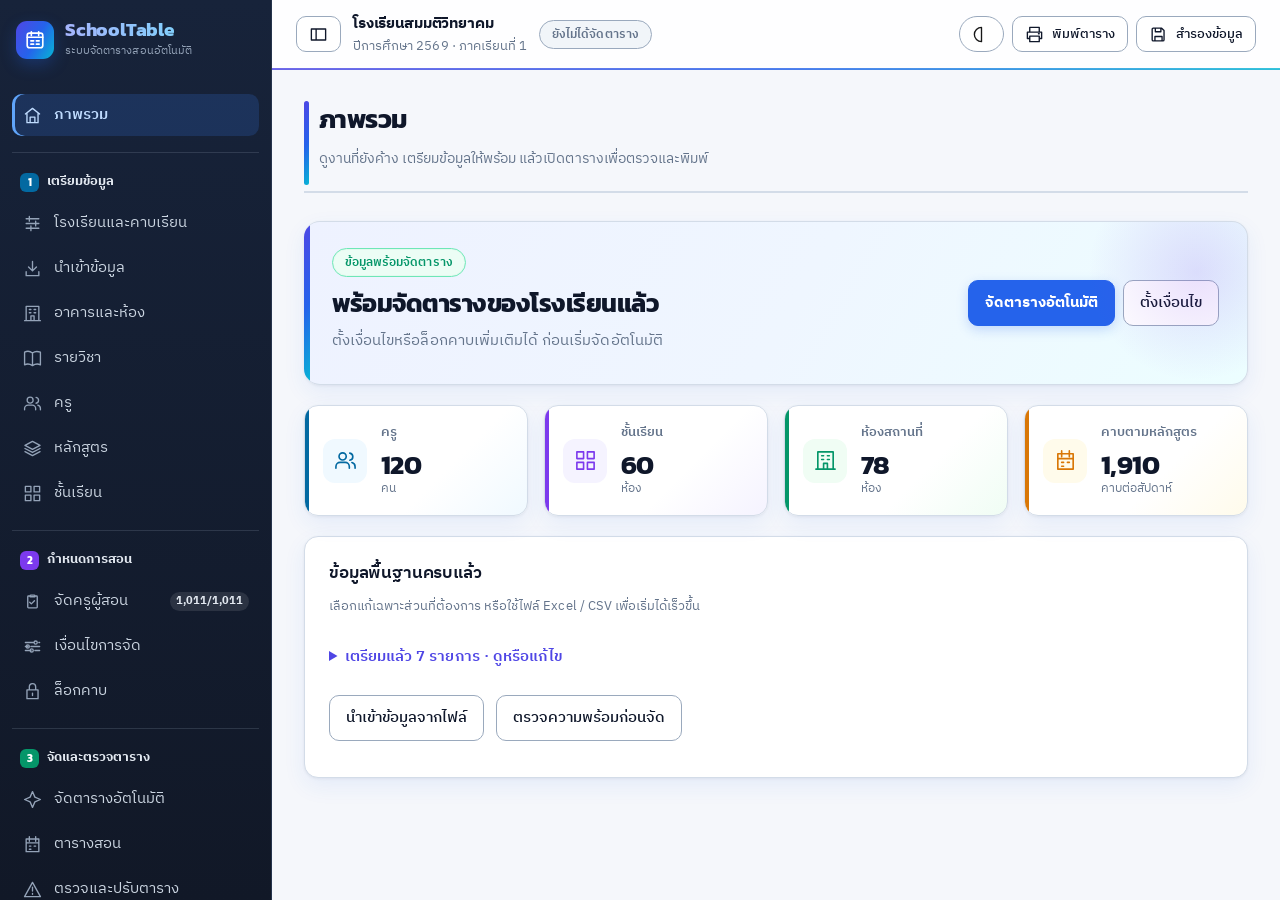
==== commit a3773d71: "Add files via upload" ====
--- a/index.html
+++ b/index.html
@@ -8,9 +8,9 @@
 <link rel="preconnect" href="https://fonts.gstatic.com" crossorigin>
 <link rel="stylesheet" href="https://fonts.googleapis.com/css2?family=IBM+Plex+Sans+Thai:wght@400;500;600;700&family=Kanit:wght@500;600;700&display=swap">
 <link rel="stylesheet" href="css/app.css">
-<link rel="stylesheet" href="css/print.css">
+<link rel="stylesheet" href="css/print.css?v=0.4.4">
 <link rel="stylesheet" href="css/ux.css">
-<link rel="stylesheet" href="css/theme.css?v=0.1.14">
+<link rel="stylesheet" href="css/theme.css?v=0.4.3">
 <script>
 /* กำหนดธีมก่อนวาดหน้า เพื่อไม่ให้จอกะพริบสีขาวตอนเปิดในโหมดมืด */
 (function () {
@@ -70,21 +70,21 @@
 <script src="js/xlsx.js"></script>
 <script src="js/printing.js"></script>
 <script src="js/components.js"></script>
-<script src="js/ux.js"></script>
+<script src="js/ux.js?v=0.3.3"></script>
 <script src="js/help.js"></script>
 <script src="js/pages/overview.js"></script>
 <script src="js/pages/settings.js"></script>
 <script src="js/pages/rooms.js"></script>
 <script src="js/pages/subjects.js"></script>
 <script src="js/pages/teachers.js"></script>
-<script src="js/pages/curriculum.js?v=0.1.2"></script>
-<script src="js/pages/sections.js?v=0.1.4"></script>
+<script src="js/pages/curriculum.js?v=0.1.18"></script>
+<script src="js/pages/sections.js?v=0.3.3"></script>
 <script src="js/pages/assignments.js?v=0.1.5"></script>
-<script src="js/pages/conditions.js?v=0.1.8"></script>
+<script src="js/pages/conditions.js?v=0.3.7"></script>
   <script src="js/pages/locks.js?v=0.1.9"></script>
-<script src="js/pages/generate.js"></script>
-<script src="js/pages/timetable.js?v=0.1.10"></script>
-<script src="js/pages/issues.js?v=0.1.11"></script>
+<script src="js/pages/generate.js?v=0.4.3"></script>
+<script src="js/pages/timetable.js?v=0.4.2"></script>
+<script src="js/pages/issues.js?v=0.3.4"></script>
 <script src="js/pages/print.js"></script>
 <script src="js/pages/history.js"></script>
 <script src="js/pages/import.js"></script>
--- a/css/print.css
+++ b/css/print.css
@@ -7,15 +7,16 @@
 
 /* กล่องตัวอย่างก่อนพิมพ์บนหน้าจอ ย่อขนาดให้เห็นทั้งหน้ากระดาษ */
 .print-preview-box {
-  background: #64748b;
-  padding: 12px;
-  border-radius: 12px;
+  background: #dce5f0;
+  padding: 16px;
+  border: 1px solid #c5d2e2;
+  border-radius: 14px;
   max-height: 68vh;
   overflow: auto;
 }
 .print-preview-box .print-page {
   zoom: .58;
-  box-shadow: 0 2px 10px rgba(0, 0, 0, .25);
+  box-shadow: 0 8px 26px rgba(30, 64, 110, .18);
 }
 @supports not (zoom: 1) {
   .print-preview-box .print-page { transform: scale(.58); transform-origin: top left; }
@@ -28,18 +29,20 @@
   margin: 0 auto 16px;
   padding: 6mm 4mm;
   box-sizing: border-box;
-  color: #000;
-  font-family: "Sarabun", Tahoma, "Leelawadee UI", "Noto Sans Thai", sans-serif;
-  font-size: 12px;
+  color: #1e293b;
+  font-family: "TH Sarabun New", "THSarabunNew", "TH SarabunPSK", "Sarabun", Tahoma, "Leelawadee UI", sans-serif;
+  font-size: 15px;
   page-break-after: always;
   break-after: page;
   position: relative;
+  -webkit-print-color-adjust: exact;
+  print-color-adjust: exact;
 }
 .print-page:last-child { page-break-after: auto; break-after: auto; }
 
 .print-head {
   display: flex; align-items: center; gap: 12px;
-  border-bottom: 2px solid #000; padding-bottom: 6px; margin-bottom: 8px;
+  border-bottom: 1.5px solid #64748b; padding-bottom: 7px; margin-bottom: 9px;
 }
 .print-head__logo {
   width: 62px; height: 62px; flex: 0 0 62px;
@@ -47,60 +50,72 @@
   font-size: 9px; color: #777; text-align: center; overflow: hidden;
 }
 .print-head__logo img { max-width: 100%; max-height: 100%; }
+.print-head__logo:not(.print-head__logo--empty) { border: 0; }
 .print-head__logo--empty { border-style: dashed; }
 .print-head__text { flex: 1; text-align: center; }
-.print-head__school { font-size: 19px; font-weight: 700; }
-.print-head__doc { font-size: 15px; font-weight: 700; margin-top: 2px; }
-.print-head__term { font-size: 12.5px; }
+.print-head__school { color: #172554; font-size: 23px; font-weight: 700; line-height: 1.05; }
+.print-head__doc { color: #1e3a5f; font-size: 18px; font-weight: 700; margin-top: 2px; line-height: 1.05; }
+.print-head__term { color: #475569; font-size: 15px; line-height: 1.1; }
 .print-head__side { width: 62px; flex: 0 0 62px; }
 
 .print-draft {
   position: absolute; top: 42%; left: 0; right: 0; text-align: center;
-  font-size: 76px; font-weight: 700; color: rgba(0, 0, 0, .1);
+  font-size: 76px; font-weight: 700; color: rgba(37, 99, 235, .07);
   transform: rotate(-18deg); letter-spacing: 12px; pointer-events: none;
 }
 .print-draft-tag {
-  display: inline-block; border: 2px solid #000; padding: 1px 10px;
-  font-weight: 700; font-size: 13px; margin-top: 4px;
+  display: inline-block; border: 1.5px solid #64748b; border-radius: 3px; padding: 1px 10px;
+  font-weight: 700; font-size: 15px; margin-top: 4px;
 }
 
-.print-subject { font-size: 14px; font-weight: 700; text-align: center; margin-bottom: 6px; }
+.print-subject { color: #1e3a5f; font-size: 17px; font-weight: 700; text-align: center; margin-bottom: 7px; line-height: 1.1; }
 
-table.print-table { width: 100%; border-collapse: collapse; table-layout: fixed; }
+table.print-table {
+  width: 100%; border-collapse: separate; border-spacing: 0; table-layout: fixed;
+  overflow: hidden; border: 1px solid #94a3b8; border-radius: 6px;
+}
 table.print-table th, table.print-table td {
-  border: 1px solid #000; padding: 2px 3px; vertical-align: top; font-size: 11px;
+  border: 0; border-right: 1px solid #cbd5e1; border-bottom: 1px solid #cbd5e1;
+  padding: 3px 4px; vertical-align: top; font-size: 13.5px; line-height: 1.08;
 }
-table.print-table thead th { background: #e8eef7 !important; text-align: center; font-weight: 700; font-size: 11px; }
+table.print-table tr > *:last-child { border-right: 0; }
+table.print-table tbody tr:last-child > * { border-bottom: 0; }
+table.print-table thead th {
+  border-bottom: 1.5px solid #94a3b8; background: #eaf2fb !important;
+  color: #1e3a5f; text-align: center; font-weight: 700; font-size: 13.5px;
+}
 table.print-table td.daycell {
-  text-align: center; font-weight: 700; background: #f2f5fa !important;
-  vertical-align: middle; width: 70px; font-size: 12px;
+  text-align: center; font-weight: 700; background: #f1f5f9 !important; color: #334155;
+  vertical-align: middle; width: 70px; font-size: 14.5px;
 }
-table.print-table td.slot { height: 44px; }
+table.print-table tbody tr:nth-child(even) td.slot { background: #fbfdff !important; }
+table.print-table td.slot { height: 46px; }
 table.print-table td.slot-none {
-  background: #fbfcfe;
+  background: #f8fafc !important;
   color: #cbd5e1;
   text-align: center;
 }
 table.print-table td.slot-break {
-  background: #f2f2f2 !important; text-align: center; vertical-align: middle;
-  font-size: 10px; letter-spacing: 1px;
+  background: repeating-linear-gradient(135deg, #f8fafc, #f8fafc 5px, #f1f5f9 5px, #f1f5f9 10px) !important;
+  color: #64748b; text-align: center; vertical-align: middle;
+  font-size: 12px; letter-spacing: .5px;
 }
-.pt-subject { font-weight: 700; font-size: 11.5px; line-height: 1.2; }
-.pt-line { font-size: 10px; line-height: 1.25; }
-.pt-empty { color: #999; font-size: 10px; text-align: center; }
-.pt-lock { font-style: italic; font-size: 10.5px; }
+.pt-subject { color: #172554; font-weight: 700; font-size: 14px; line-height: 1.05; }
+.pt-line { color: #475569; font-size: 12px; line-height: 1.05; }
+.pt-empty { color: #999; font-size: 12px; text-align: center; }
+.pt-lock { font-style: italic; font-size: 12.5px; }
 
 /* ตารางรวมทั้งโรงเรียน */
-table.print-table--wide th, table.print-table--wide td { font-size: 9px; padding: 1px 2px; }
-table.print-table--wide td.rowhead { font-weight: 700; text-align: center; background: #f2f5fa !important; width: 46px; }
-.print-note { font-size: 10px; margin-top: 4px; }
+table.print-table--wide th, table.print-table--wide td { font-size: 11px; padding: 1px 2px; }
+table.print-table--wide td.rowhead { color: #334155; font-weight: 700; text-align: center; background: #f1f5f9 !important; width: 46px; }
+.print-note { font-size: 12px; margin-top: 4px; }
 
 .print-foot { margin-top: 10px; display: flex; align-items: flex-end; gap: 16px; }
-.print-foot__left { flex: 1; font-size: 10.5px; }
-.print-foot__sign { width: 240px; text-align: center; font-size: 11.5px; }
-.print-foot__sign-line { border-bottom: 1px dotted #000; height: 26px; margin-bottom: 3px; }
+.print-foot__left { flex: 1; font-size: 12.5px; }
+.print-foot__sign { width: 240px; text-align: center; font-size: 14px; }
+.print-foot__sign-line { border-bottom: 1px dotted #64748b; height: 26px; margin-bottom: 3px; }
 
-.print-legend { font-size: 10px; margin-top: 4px; }
+.print-legend { font-size: 12px; margin-top: 4px; }
 
 @media print {
   @page { size: A4 landscape; margin: 10mm; }
@@ -116,5 +131,5 @@
   }
   table.print-table tr { page-break-inside: avoid; break-inside: avoid; }
   table.print-table thead { display: table-header-group; }
-  .print-head__logo { border-color: #bbb; }
+  .print-head__logo { border-color: #94a3b8; }
 }
--- a/css/theme.css
+++ b/css/theme.css
@@ -29,12 +29,12 @@
     --font-display: "Kanit", "IBM Plex Sans Thai", "Noto Sans Thai", sans-serif;
 
     /* พื้นผิวและเส้น — ขาวสะอาด + สีเทากลาง (น่าเชื่อถือ) */
-    --bg: #f8fafb;
+    --bg: #f5f7fb;
     --surface: #ffffff;
-    --surface-2: #f3f6f9;
-    --surface-3: #eef2f7;
-    --line: #cbd5e1;
-    --line-2: #94a3b8;
+    --surface-2: #f1f5f9;
+    --surface-3: #e8eef6;
+    --line: #d3dce8;
+    --line-2: #9aa9bd;
 
     /* ตัวอักษร — กรมท่า + สีเทา (เป็นทางการ) */
     --ink: #0f172a;
@@ -42,18 +42,18 @@
     --muted: #64748b;
 
     /* แบรนด์ — Navy Blue (น่าเชื่อถือ มืออาชีพ) */
-    --brand: #1e40af;
-    --brand-strong: #1e3a8a;
-    --brand-050: #f0f9ff;
-    --brand-100: #e0f2fe;
-    --brand-line: #7dd3fc;
+    --brand: #4f46e5;
+    --brand-strong: #4338ca;
+    --brand-050: #eef2ff;
+    --brand-100: #e0e7ff;
+    --brand-line: #a5b4fc;
 
     /* แมปโทเคนเดิม (primary) ให้ชี้มาที่แบรนด์ เพื่อให้ทุกหน้าที่ใช้ --primary เปลี่ยนตามทันที */
-    --primary: #5b50ef;
-    --primary-hover: #4a3fe0;
-    --primary-dark: #3d33c4;
-    --primary-light: #e6e5ff;
-    --primary-line: #c3c2fa;
+    --primary: #4f46e5;
+    --primary-hover: #4338ca;
+    --primary-dark: #3730a3;
+    --primary-light: #e0e7ff;
+    --primary-line: #a5b4fc;
     --on-primary: #ffffff;
 
     /* ชุดสีประจำหมวด (น่าเชื่อถือ · เป็นทางการ) — ใช้กับเมนู การ์ดสถิติ ฯลฯ */
@@ -65,10 +65,10 @@
     --c6: #0891b2; --c6-bg: #ecf8ff;   /* ฟ้าเทอร์ควอยซ์ */
 
     /* สถานะ — ชัดเจน เป็นทางการ */
-    --info: #0369a1;    --info-bg: #f0f9ff;    --info-line: #7dd3fc;
-    --success: #059669; --success-bg: #f0fdf4; --success-line: #6ee7b7;
-    --warning: #d97706; --warning-bg: #fffbeb; --warning-line: #fcd34d;
-    --danger: #dc2626;  --danger-bg: #fef2f2;  --danger-line: #fca5a5;
+    --info: #0284c7;    --info-bg: #f0f9ff;    --info-line: #7dd3fc;
+    --success: #059669; --success-bg: #ecfdf5; --success-line: #6ee7b7;
+    --warning: #ea8a00; --warning-bg: #fffbeb; --warning-line: #fbbf24;
+    --danger: #e11d48;  --danger-bg: #fff1f2;  --danger-line: #fda4af;
     --locked: #7c3aed;  --locked-bg: #f5f3ff;  --locked-line: #d8b4fe;
 
     /* รูปทรง */
@@ -82,15 +82,15 @@
     --sidebar-w: 272px;
 
     /* เงา — เด่นขึ้นสำหรับแยกกล่องออกจากกัน */
-    --shadow-card: 0 2px 4px rgba(38, 43, 105, .12), 0 8px 24px rgba(38, 43, 105, .14);
-    --shadow-pop: 0 16px 40px rgba(38, 43, 105, .22), 0 4px 12px rgba(38, 43, 105, .13);
+    --shadow-card: 0 1px 3px rgba(15, 23, 42, .06), 0 8px 22px rgba(37, 99, 235, .08);
+    --shadow-pop: 0 16px 38px rgba(15, 23, 42, .16), 0 4px 12px rgba(37, 99, 235, .10);
     --shadow-modal: 0 40px 80px rgba(20, 24, 60, .35), 0 8px 24px rgba(20, 24, 60, .18);
 
     --toast-bg: #1b2040; --toast-ink: #ffffff;
 
     /* ไล่สีแบรนด์ (aurora) — ใช้กับโลโก้ ปุ่มหลักใหญ่ แถบความคืบหน้า */
-    --brand-gradient: linear-gradient(120deg, #5b50ef 0%, #9450ff 42%, #2bc4f5 100%);
-    --brand-gradient-soft: linear-gradient(120deg, #eeeeff 0%, #f6ecff 48%, #e4f8ff 100%);
+    --brand-gradient: linear-gradient(120deg, #4f46e5 0%, #2563eb 52%, #06b6d4 100%);
+    --brand-gradient-soft: linear-gradient(120deg, #eef2ff 0%, #eff6ff 52%, #ecfeff 100%);
   }
 
   /* ========================================================
@@ -108,18 +108,18 @@
     --ink-2: #bcc6dc;
     --muted: #8e99b4;
 
-    --brand: #8b8cf9;
-    --brand-strong: #a9a9ff;
-    --brand-050: #1d2044;
-    --brand-100: #262a55;
-    --brand-line: #414684;
-
-    --primary: #8b8cf9;
-    --primary-hover: #a9a9ff;
-    --primary-dark: #c7c7ff;
-    --primary-light: #262a55;
-    --primary-line: #414684;
-    --on-primary: #0d1030;
+    --brand: #818cf8;
+    --brand-strong: #a5b4fc;
+    --brand-050: #22214a;
+    --brand-100: #302f66;
+    --brand-line: #4f4f8d;
+
+    --primary: #818cf8;
+    --primary-hover: #a5b4fc;
+    --primary-dark: #c7d2fe;
+    --primary-light: #302f66;
+    --primary-line: #4f4f8d;
+    --on-primary: #111230;
 
     --c1: #5aa9ff; --c1-bg: #12233f;
     --c2: #b18aff; --c2-bg: #241c46;
@@ -140,8 +140,8 @@
 
     --toast-bg: #232b3e; --toast-ink: #eef1f9;
 
-    --brand-gradient: linear-gradient(120deg, #6f6bff 0%, #a86bff 42%, #46d6ff 100%);
-    --brand-gradient-soft: linear-gradient(120deg, #1b1f45 0%, #251c48 48%, #0e2b3d 100%);
+    --brand-gradient: linear-gradient(120deg, #7c3aed 0%, #3b82f6 52%, #22d3ee 100%);
+    --brand-gradient-soft: linear-gradient(120deg, #2b204e 0%, #172e55 52%, #10303c 100%);
   }
 
   /* ========================================================
@@ -166,35 +166,36 @@
      4) แถบเมนูด้านซ้าย
      ======================================================== */
   .sidebar {
-    background: linear-gradient(180deg, var(--brand-050) 0%, var(--surface) 200px);
-    border-right: 1px solid var(--line);
+    background: linear-gradient(180deg, #17233a 0%, #111827 100%);
+    border-right: 1px solid #26344d;
+    color: #cbd5e1;
   }
   .sidebar__brand { display: flex; align-items: center; gap: 11px; padding: 20px 16px 16px; }
   .sidebar__logo {
     width: 38px; height: 38px; flex: 0 0 38px; border-radius: 11px;
     background: var(--brand-gradient); color: #fff;
     display: flex; align-items: center; justify-content: center;
-    box-shadow: 0 6px 16px rgba(79, 70, 229, .34);
+    box-shadow: 0 6px 16px rgba(37, 99, 235, .28);
   }
   .sidebar__logo svg { width: 22px; height: 22px; }
   .sidebar__brand-name {
     font-family: var(--font-display); font-size: 19px; font-weight: 700; letter-spacing: -.01em; line-height: 1.1;
-    background: var(--brand-gradient); -webkit-background-clip: text; background-clip: text;
-    -webkit-text-fill-color: transparent; color: var(--brand);
-  }
-  .sidebar__brand-sub { font-size: 11px; color: var(--muted); margin-top: 2px; }
+    background: linear-gradient(90deg, #a5b4fc, #7dd3fc); -webkit-background-clip: text; background-clip: text;
+    -webkit-text-fill-color: transparent; color: #bfdbfe;
+  }
+  .sidebar__brand-sub { font-size: 11px; color: #94a3b8; margin-top: 2px; }
 
   .sidebar__nav { padding: 8px 12px 32px; }
   .nav-group { margin-top: 10px; }
   .nav-group + .nav-group {
     margin-top: 16px;
     padding-top: 14px;
-    border-top: 1px solid color-mix(in srgb, var(--line) 72%, transparent);
+    border-top: 1px solid rgba(148, 163, 184, .20);
   }
   .nav-group__label {
     display: flex; align-items: center; gap: 0;
     min-height: 30px; border-radius: 8px;
-    font-size: 12.5px; font-weight: 700; color: var(--ink-2);
+    font-size: 12.5px; font-weight: 700; color: #e2e8f0;
     letter-spacing: 0; padding: 5px 8px; margin-bottom: 5px;
   }
   .nav-group__num {
@@ -208,24 +209,24 @@
 
   .nav-item {
     min-height: 42px; padding: 8px 10px; border-radius: 10px; font-size: 14.5px;
-    color: var(--ink-2); gap: 12px; margin-bottom: 3px;
+    color: #cbd5e1; gap: 12px; margin-bottom: 3px;
   }
   .nav-item__text { min-width: 0; line-height: 1.35; }
-  .nav-item__icon { color: var(--muted); opacity: 1; filter: none; display: flex; flex: 0 0 20px; align-items: center; justify-content: center; }
+  .nav-item__icon { color: #94a3b8; opacity: 1; filter: none; display: flex; flex: 0 0 20px; align-items: center; justify-content: center; }
   .nav-item__icon .ui-icon { width: 19px; height: 19px; }
-  .nav-item:hover { background: var(--surface-2); color: var(--ink); }
-  .nav-item:hover .nav-item__icon { color: var(--ink-2); }
+  .nav-item:hover { background: rgba(255, 255, 255, .08); color: #ffffff; }
+  .nav-item:hover .nav-item__icon { color: #dbeafe; }
 
   /* สถานะกำลังเปิดอยู่ — ใช้สีประจำหมวด (หลากสี + บอกตำแหน่ง) */
   .nav-item.is-active { font-weight: 600; box-shadow: none; }
   .nav-item.is-active .nav-item__icon { color: inherit; opacity: 1; }
-  .nav-item[data-phase="0"].is-active { color: var(--brand); background: var(--brand-050); box-shadow: inset 3px 0 0 var(--brand); }
-  .nav-item[data-phase="1"].is-active { color: var(--c1); background: var(--c1-bg); box-shadow: inset 3px 0 0 var(--c1); }
-  .nav-item[data-phase="2"].is-active { color: var(--c2); background: var(--c2-bg); box-shadow: inset 3px 0 0 var(--c2); }
-  .nav-item[data-phase="3"].is-active { color: var(--c3); background: var(--c3-bg); box-shadow: inset 3px 0 0 var(--c3); }
+  .nav-item[data-phase="0"].is-active { color: #bfdbfe; background: rgba(59, 130, 246, .18); box-shadow: inset 3px 0 0 #60a5fa; }
+  .nav-item[data-phase="1"].is-active { color: #7dd3fc; background: rgba(14, 165, 233, .17); box-shadow: inset 3px 0 0 #38bdf8; }
+  .nav-item[data-phase="2"].is-active { color: #c4b5fd; background: rgba(139, 92, 246, .18); box-shadow: inset 3px 0 0 #a78bfa; }
+  .nav-item[data-phase="3"].is-active { color: #6ee7b7; background: rgba(16, 185, 129, .17); box-shadow: inset 3px 0 0 #34d399; }
 
   .nav-item__badge {
-    flex: 0 0 auto; background: var(--surface-3); color: var(--ink-2); font-weight: 700;
+    flex: 0 0 auto; background: rgba(255, 255, 255, .10); color: #e2e8f0; font-weight: 700;
     font-size: 10.5px; padding: 1px 6px; line-height: 1.6;
   }
   .nav-item__badge--danger { background: var(--danger-bg); color: var(--danger); }
@@ -233,6 +234,13 @@
 
   /* โหมดยุบเมนู (จอใหญ่) — โชว์เฉพาะโลโก้ */
   @media (min-width: 1024px) {
+    .sidebar {
+      position: fixed; inset: 0 auto 0 0; z-index: 40;
+      height: 100vh; height: 100dvh;
+    }
+    .main { margin-left: var(--sidebar-w); }
+    .sidebar-collapsed .main { margin-left: 64px; }
+    .tt-focus .main { margin-left: 0; }
     .sidebar-collapsed .sidebar__brand { justify-content: center; padding: 18px 0; }
     .sidebar-collapsed .sidebar__brand-text { display: none; }
     .sidebar-collapsed .sidebar__brand-name::after { content: none !important; }
@@ -268,13 +276,24 @@
     border: 1px solid var(--line-2); background: var(--surface); color: var(--ink);
     transition: background .14s ease, border-color .14s ease, box-shadow .14s ease, transform .04s ease;
   }
-  .btn:hover { background: var(--surface-2); border-color: var(--brand-line); }
+  .btn:hover { background: var(--surface-2); border-color: var(--line-2); }
   .btn:active { transform: translateY(1px); }
-  .btn--primary { background: var(--primary); border-color: var(--primary); color: var(--on-primary); font-weight: 600; box-shadow: 0 2px 8px rgba(79, 70, 229, .22); }
-  .btn--primary:hover { background: var(--primary-hover); border-color: var(--primary-hover); }
+  .btn--primary {
+    background: #2563eb; border-color: #2563eb; color: #fff;
+    font-weight: 700; box-shadow: 0 4px 12px rgba(37, 99, 235, .22);
+  }
+  .btn--primary:hover { background: #1d4ed8; border-color: #1d4ed8; filter: none; box-shadow: 0 7px 18px rgba(37, 99, 235, .30); }
+  .btn--primary[disabled], .btn--primary[disabled]:hover {
+    background: var(--surface-3); border-color: var(--line); color: var(--muted); filter: none; box-shadow: none;
+  }
   .btn--ghost { background: transparent; border-color: transparent; color: var(--ink-2); box-shadow: none; }
   .btn--ghost:hover { background: var(--surface-2); }
   .btn:focus-visible { outline: 2px solid var(--brand); outline-offset: 2px; box-shadow: 0 0 0 4px var(--brand-050); }
+
+  .btn--danger { background: linear-gradient(135deg, #f43f5e, #e11d48); border-color: transparent; color: #fff; box-shadow: 0 4px 12px rgba(225,29,72,.20); }
+  .btn--danger:hover { background: linear-gradient(135deg, #e11d48, #be123c); border-color: transparent; }
+  .btn--danger-ghost { color: var(--danger); border-color: var(--danger-line); background: var(--surface); }
+  .btn--danger-ghost:hover { color: #fff; background: var(--danger); border-color: var(--danger); }
 
   .theme-toggle { border-radius: 999px; }
 
@@ -282,10 +301,10 @@
   .btn-hero {
     background: var(--brand-gradient); border: 0; color: #fff;
     border-radius: 16px; letter-spacing: -.01em;
-    box-shadow: 0 12px 28px rgba(79, 70, 229, .32);
+    box-shadow: 0 12px 28px rgba(37, 99, 235, .28);
     transition: filter .15s ease, transform .06s ease, box-shadow .15s ease;
   }
-  .btn-hero:hover { filter: brightness(1.06); box-shadow: 0 16px 34px rgba(79, 70, 229, .4); }
+  .btn-hero:hover { filter: brightness(1.04); box-shadow: 0 16px 34px rgba(37, 99, 235, .34); }
   .btn-hero:active { transform: translateY(1px); }
   .btn-hero[disabled] { background: var(--surface-2); color: var(--muted); box-shadow: none; }
   .btn-hero__sub { opacity: .92; }
@@ -305,10 +324,28 @@
     content: ""; position: absolute; left: 0; top: 3px; bottom: 6px; width: 5px;
     border-radius: 999px; background: var(--brand-gradient);
   }
+  .content[data-page="settings"] .page-header::before,
+  .content[data-page="import"] .page-header::before,
+  .content[data-page="rooms"] .page-header::before,
+  .content[data-page="subjects"] .page-header::before,
+  .content[data-page="teachers"] .page-header::before,
+  .content[data-page="curriculum"] .page-header::before,
+  .content[data-page="sections"] .page-header::before { background: linear-gradient(180deg, #0284c7, #22d3ee); }
+  .content[data-page="assignments"] .page-header::before,
+  .content[data-page="conditions"] .page-header::before,
+  .content[data-page="locks"] .page-header::before { background: linear-gradient(180deg, #7c3aed, #a855f7); }
+  .content[data-page="generate"] .page-header::before,
+  .content[data-page="timetable"] .page-header::before,
+  .content[data-page="issues"] .page-header::before,
+  .content[data-page="print"] .page-header::before,
+  .content[data-page="history"] .page-header::before { background: linear-gradient(180deg, #059669, #34d399); }
   .page-header__desc { color: var(--muted); }
 
   /* ปุ่ม "ต่อไป" ท้ายหน้า */
-  .workflow-next { border-top: 1px solid var(--line); }
+  .workflow-next {
+    border-top: 1px solid var(--brand-line); border-radius: 0 0 var(--radius-card) var(--radius-card);
+    background: linear-gradient(90deg, var(--brand-050), transparent);
+  }
 
   /* ========================================================
      8) การ์ดสถิติ (หน้าภาพรวม) — หลากสี พร้อมไอคอน
@@ -331,6 +368,10 @@
   .stat__label { color: var(--muted); font-size: 13px; }
   .stat__value { font-family: var(--font-display); font-size: 27px; font-weight: 700; letter-spacing: -.02em; font-variant-numeric: tabular-nums; line-height: 1.15; }
   .stat__hint { font-size: 11.5px; color: var(--muted); }
+  .stat--c1 { background: linear-gradient(135deg, var(--surface) 62%, var(--c1-bg)); }
+  .stat--c2 { background: linear-gradient(135deg, var(--surface) 62%, var(--c2-bg)); }
+  .stat--c3 { background: linear-gradient(135deg, var(--surface) 62%, var(--c3-bg)); }
+  .stat--c4 { background: linear-gradient(135deg, var(--surface) 62%, var(--c4-bg)); }
   .stat--c1::before { background: var(--c1); } .stat--c1 .stat__icon { color: var(--c1); background: var(--c1-bg); }
   .stat--c2::before { background: var(--c2); } .stat--c2 .stat__icon { color: var(--c2); background: var(--c2-bg); }
   .stat--c3::before { background: var(--c3); } .stat--c3 .stat__icon { color: var(--c3); background: var(--c3-bg); }
@@ -367,20 +408,24 @@
   }
   .input:hover, .select:hover, .textarea:hover { border-color: var(--brand-line); }
   .input:focus, .select:focus, .textarea:focus {
-    outline: none; border-color: var(--brand); box-shadow: 0 0 0 4px var(--brand-050);
+    outline: none; border-color: var(--brand); box-shadow: 0 0 0 4px color-mix(in srgb, var(--brand) 15%, transparent);
   }
   .field__label { font-weight: 500; color: var(--ink-2); }
   .checkline input[type="checkbox"], .checkline input[type="radio"] { accent-color: var(--brand); width: 17px; height: 17px; }
 
   .chip { border-radius: 999px; }
-  .chip.is-on { background: var(--brand); border-color: var(--brand); color: #fff; }
+  .chip.is-on { background: var(--brand-gradient); border-color: transparent; color: #fff; box-shadow: 0 3px 9px rgba(79,70,229,.18); }
 
   /* ========================================================
      11) ป้ายสถานะ / แท็ก
      ======================================================== */
-  .badge { border-radius: 999px; font-weight: 600; }
+  .badge { border-width: 1px; border-radius: 999px; font-weight: 600; }
+  .badge--info { box-shadow: inset 0 0 0 1px rgba(2,132,199,.04); }
+  .badge--success { box-shadow: inset 0 0 0 1px rgba(5,150,105,.04); }
+  .badge--warning { box-shadow: inset 0 0 0 1px rgba(234,138,0,.05); }
+  .badge--danger { box-shadow: inset 0 0 0 1px rgba(225,29,72,.05); }
   .view-switch { border-radius: 10px; }
-  .view-switch button.is-active { background: var(--brand); color: #fff; }
+  .view-switch button.is-active { background: var(--brand-gradient); color: #fff; box-shadow: 0 3px 9px rgba(79,70,229,.18); }
 
   /* แถบควบคุมตารางสอน — แบ่งการเลือกเป็นขั้นและแยกคำสั่งออกจากสถานะ */
   .timetable-control-card { padding: 18px; box-shadow: var(--shadow-card); }
@@ -479,11 +524,14 @@
     outline: 2px solid var(--brand); outline-offset: 2px;
   }
   .curriculum-action--subjects {
-    background: var(--surface); color: var(--info); border-color: var(--line);
+    background: var(--surface); color: var(--info); border-color: var(--info-line);
   }
   .curriculum-action--rooms {
-    background: var(--surface); color: var(--success); border-color: var(--line);
-  }
+    background: var(--surface); color: var(--success); border-color: var(--success-line);
+  }
+  .curriculum-action--subjects, .curriculum-action--rooms { border-width: 1.5px; }
+  .curriculum-action--subjects:hover { background: var(--info-bg); border-color: var(--info); color: var(--info); }
+  .curriculum-action--rooms:hover { background: var(--success-bg); border-color: var(--success); color: var(--success); }
   .curriculum-action--rename { background: var(--warning-bg); color: var(--warning); border-color: var(--warning-line); }
   .curriculum-action--copy { background: var(--locked-bg); color: var(--locked); border-color: var(--locked-line); }
   .curriculum-action--delete { background: var(--danger-bg); color: var(--danger); border-color: var(--danger-line); }
@@ -491,17 +539,17 @@
   .curriculum-more summary {
     display: flex; flex-direction: column; align-items: center; justify-content: center; gap: 5px;
     aspect-ratio: 1 / 1; width: 100%; padding: 7px 4px;
-    border: 1px solid var(--line); border-radius: 9px;
-    background: var(--surface); color: var(--muted);
+    border: 1.5px solid var(--locked-line); border-radius: 9px;
+    background: var(--surface); color: var(--locked);
     box-shadow: none;
     font-size: 11.5px; font-weight: 600; line-height: 1.25;
     text-align: center; cursor: pointer; list-style: none;
     transition: background-color .15s ease, border-color .15s ease, color .15s ease;
   }
-  .curriculum-more summary:hover { background: var(--surface-2); color: var(--ink-2); border-color: var(--line-2); }
+  .curriculum-more summary:hover { background: var(--locked-bg); color: var(--locked); border-color: var(--locked); }
   .curriculum-more summary > span[aria-hidden="true"] { font-size: 16px; line-height: 1; letter-spacing: 2px; }
   .curriculum-more summary::-webkit-details-marker { display: none; }
-  .curriculum-more[open] summary { color: var(--ink-2); border-color: var(--line-2); }
+  .curriculum-more[open] summary { color: var(--locked); border-color: var(--locked); background: var(--locked-bg); }
   .curriculum-more .row-more__items {
     position: absolute; z-index: 5; top: calc(100% + 7px); right: 0;
     display: grid; grid-template-columns: 1fr; gap: 6px;
@@ -515,6 +563,20 @@
   }
   .curriculum-more .row-more__items .curriculum-action > span[aria-hidden="true"] { font-size: 15px; }
   .curriculum-grade-filter { min-width: 180px !important; font-weight: 500; }
+  .curriculum-items-editor .callout { margin-bottom: 10px; padding: 10px 13px; font-size: 12.5px; }
+  .curriculum-items-editor .cur-total { margin-bottom: 10px; padding: 9px 12px; }
+  .curriculum-items-editor .table-tools { margin-bottom: 10px; }
+  .curriculum-items-editor .table-tools .input { min-height: 36px; padding-top: 6px; padding-bottom: 6px; }
+  .curriculum-items-table-wrap { max-height: 58vh; }
+  .curriculum-items-table { font-size: 13px; }
+  .curriculum-items-table th { padding: 8px 12px; }
+  .curriculum-items-table td { padding: 6px 12px; height: 44px; }
+  .curriculum-items-table tr.row-group td { height: auto; padding: 7px 12px; font-size: 12.5px; }
+  .curriculum-items-table .badge { padding: 2px 8px; font-size: 10.5px; }
+  .curriculum-period-input {
+    width: 72px !important; min-height: 34px !important; height: 34px;
+    padding: 4px 8px !important; text-align: center; font-size: 13px !important;
+  }
   .grade-preset {
     display: flex; align-items: center; justify-content: space-between; gap: 16px;
     margin-top: 16px; padding: 12px 14px; border: 1px solid var(--line);
@@ -528,24 +590,37 @@
 
   /* กล่องค้นหาและกรองหน้าชั้นเรียน */
   .section-filter-panel {
-    display: grid; grid-template-columns: 220px minmax(0, 1fr);
-    column-gap: 20px; row-gap: 10px;
-    margin-bottom: 18px; padding: 14px 16px;
-    border: 1px solid var(--line); border-radius: 12px;
-    background: var(--surface);
+    margin-bottom: 18px; padding: 18px;
+    border: 1px solid var(--line); border-radius: 14px;
+    background: linear-gradient(145deg, var(--surface), var(--surface-2));
   }
   .section-filter-panel__head {
-    grid-column: 1; grid-row: 1 / span 2;
-    display: flex; align-items: flex-start; padding: 4px 18px 4px 0;
-    border-right: 1px solid var(--line);
-  }
-  .section-filter-panel__head b { color: var(--ink); font-size: 14px; }
-  .section-grade-chips { grid-column: 2; grid-row: 1; gap: 7px; margin: 0; }
+    display: flex; align-items: center; gap: 12px; padding-bottom: 14px;
+    border-bottom: 1px solid var(--line);
+  }
+  .section-filter-panel__head b { color: var(--ink); font-size: 16px; }
+  .section-filter-panel__icon {
+    display: inline-flex; align-items: center; justify-content: center;
+    width: 40px; height: 40px; flex: 0 0 40px; border-radius: 11px;
+    background: var(--brand-050); color: #2563eb;
+  }
+  .section-filter-panel__icon .ui-icon { width: 21px; height: 21px; }
+  .section-filter-panel__total {
+    display: inline-flex; align-items: baseline; gap: 4px; margin-left: auto; padding: 7px 11px;
+    border: 1px solid var(--brand-line); border-radius: 999px; background: var(--brand-050);
+    color: var(--ink-2); font-size: 12px; white-space: nowrap;
+  }
+  .section-filter-panel__total b { color: #2563eb; font-size: 14px; }
+  .section-filter-panel__controls { display: grid; gap: 13px; padding-top: 14px; }
+  .section-filter-field { display: grid; gap: 7px; }
+  .section-filter-field__label { color: var(--ink-2); font-size: 12px; font-weight: 700; }
+  .section-grade-chips { gap: 7px; margin: 0; }
   .section-grade-chips .chip {
     min-height: 34px; padding: 5px 11px; background: var(--surface);
     border-color: var(--line); color: var(--ink-2);
   }
-  .section-grade-chips .chip.is-on { background: var(--brand); border-color: var(--brand); color: #fff; }
+  .section-grade-chips .chip:hover { border-color: #93c5fd; background: #eff6ff; color: #1d4ed8; }
+  .section-grade-chips .chip.is-on { background: #2563eb; border-color: #2563eb; color: #fff; box-shadow: 0 3px 9px rgba(37,99,235,.20); }
   .section-grade-chips .chip__count {
     display: inline-flex; align-items: center; justify-content: center;
     min-width: 20px; height: 20px; margin-left: 4px; padding: 0 5px;
@@ -553,8 +628,19 @@
     font-size: 10.5px; font-weight: 700; opacity: 1;
   }
   .section-grade-chips .chip.is-on .chip__count { background: rgba(255,255,255,.2); color: #fff; }
-  .section-filter-panel .table-tools { grid-column: 2; grid-row: 2; margin: 0; }
-  .section-filter-panel .table-tools .input { width: min(100%, 420px); min-height: 38px; background: var(--surface); }
+  .section-filter-search { position: relative; width: min(100%, 520px); }
+  .section-filter-search > span {
+    position: absolute; z-index: 1; left: 13px; top: 50%; display: inline-flex;
+    color: var(--muted); transform: translateY(-50%); pointer-events: none;
+  }
+  .section-filter-search > span .ui-icon { width: 18px; height: 18px; }
+  .section-filter-panel .table-tools { margin: 0; }
+  .section-filter-panel .table-tools .input {
+    width: 100%; min-height: 42px; padding-left: 41px;
+    border-color: var(--line-2); background: var(--surface);
+  }
+  .section-filter-panel .table-tools .input:focus { border-color: #2563eb; box-shadow: 0 0 0 3px rgba(37,99,235,.10); }
+  :root[data-theme="dark"] .section-grade-chips .chip:hover { border-color: #3b82f6; background: #172e55; color: #bfdbfe; }
 
   .section-col-name { min-width: 250px; }
   .section-col-students { width: 90px; min-width: 90px; }
@@ -565,8 +651,13 @@
   .section-row-actions { display: flex; align-items: center; justify-content: flex-end; gap: 6px; }
 
   @media (max-width: 900px) {
-    .section-filter-panel { display: flex; flex-direction: column; gap: 12px; }
-    .section-filter-panel__head { padding: 0 0 10px; border-right: 0; border-bottom: 1px solid var(--line); }
+    .section-filter-panel { padding: 15px; }
+    .section-filter-panel__total { margin-left: 0; }
+  }
+  @media (max-width: 560px) {
+    .section-filter-panel__head { align-items: flex-start; flex-wrap: wrap; }
+    .section-filter-panel__total { width: fit-content; margin-left: 52px; }
+    .section-grade-chips { flex-wrap: nowrap; overflow-x: auto; padding-bottom: 4px; }
   }
 
   /* ตั้งค่าวิชาช่วงเช้า — แบ่งเป็นสองขั้นตอนและเลือกคาบด้วยภาพ */
@@ -592,7 +683,7 @@
   .morning-periods button span { font-size: 10px; line-height: 1; }
   .morning-periods button b { margin-top: 3px; color: var(--ink); font-size: 16px; }
   .morning-periods button:hover { border-color: var(--brand); }
-  .morning-periods button.is-active { border-color: var(--brand); background: var(--brand); color: #fff; box-shadow: 0 3px 9px rgba(30,64,175,.18); }
+  .morning-periods button.is-active { border-color: #2563eb; background: #2563eb; color: #fff; box-shadow: 0 5px 13px rgba(37,99,235,.24); }
   .morning-periods button.is-active b { color: #fff; }
   .morning-summary {
     grid-column: 2; display: flex; align-items: center; gap: 9px;
@@ -647,9 +738,9 @@
      14) การ์ดผลลัพธ์ / แถบความคืบหน้า / ตัวเลือกการจัด
      ======================================================== */
   .result-card { border-radius: var(--radius-card); border-left-width: 5px; box-shadow: var(--shadow-card); }
-  .result-card--success { border-left-color: var(--success); }
-  .result-card--warning { border-left-color: var(--warning); }
-  .result-card--danger { border-left-color: var(--danger); }
+  .result-card--success { border-left-color: var(--success); background: linear-gradient(110deg, var(--success-bg), var(--surface) 42%); }
+  .result-card--warning { border-left-color: var(--warning); background: linear-gradient(110deg, var(--warning-bg), var(--surface) 42%); }
+  .result-card--danger { border-left-color: var(--danger); background: linear-gradient(110deg, var(--danger-bg), var(--surface) 42%); }
   .result-card__title { font-family: var(--font-display); font-weight: 700; }
 
   /* หน้าล็อกคาบ — ตัวเลือกเริ่มต้นและสรุปความพร้อมแบบมองแล้วเข้าใจ */
@@ -695,6 +786,34 @@
   .lock-capacity-result.is-danger > span { background: var(--danger); }
 
   /* กราฟภาพรวมรายงานปัญหา */
+  .issues-status {
+    overflow: hidden; margin-top: 16px; border: 1px solid var(--line); border-radius: 16px;
+    background: var(--surface); box-shadow: var(--shadow-card);
+  }
+  .issues-status__main { display: flex; align-items: center; gap: 14px; padding: 18px 20px; }
+  .issues-status__icon {
+    display: inline-flex; align-items: center; justify-content: center; width: 46px; height: 46px; flex: 0 0 46px;
+    border-radius: 13px; background: var(--success-bg); color: var(--success);
+  }
+  .issues-status--danger .issues-status__icon { background: var(--danger-bg); color: var(--danger); }
+  .issues-status__icon .ui-icon { width: 24px; height: 24px; stroke-width: 2.2; }
+  .issues-status__copy { display: flex; min-width: 0; flex: 1; flex-direction: column; }
+  .issues-status__eyebrow { color: var(--success); font-size: 11px; font-weight: 700; text-transform: uppercase; letter-spacing: .04em; }
+  .issues-status--danger .issues-status__eyebrow { color: var(--danger); }
+  .issues-status__copy strong { margin: 2px 0; color: var(--ink); font-size: 19px; }
+  .issues-status__copy > span:last-child { color: var(--muted); font-size: 12.5px; }
+  .issues-status__score { display: flex; min-width: 92px; flex-direction: column; align-items: flex-end; }
+  .issues-status__score strong { color: var(--success); font-size: 28px; line-height: 1; }
+  .issues-status--danger .issues-status__score strong { color: var(--danger); }
+  .issues-status__score span { margin-top: 4px; color: var(--muted); font-size: 11px; }
+  .issues-status__metrics { display: grid; grid-template-columns: repeat(4, 1fr); border-top: 1px solid var(--line); background: var(--surface-2); }
+  .issues-status__metrics > div { display: flex; align-items: center; justify-content: space-between; gap: 8px; padding: 12px 16px; border-right: 1px solid var(--line); }
+  .issues-status__metrics > div:last-child { border-right: 0; }
+  .issues-status__metrics span { color: var(--muted); font-size: 11.5px; }
+  .issues-status__metrics b { color: var(--ink); font-size: 16px; font-variant-numeric: tabular-nums; }
+  .issues-status__metrics .is-success b { color: var(--success); }
+  .issues-status__metrics .is-danger b { color: var(--danger); }
+  .issues-status__metrics .is-warning b { color: var(--warning); }
   .issue-chart-grid { display: grid; grid-template-columns: minmax(300px, .75fr) minmax(480px, 1.5fr); gap: 16px; margin: 18px 0; }
   .issue-chart-grid .card { margin: 0; padding: 20px; box-shadow: var(--shadow-card); }
   .issue-chart-head { display: flex; align-items: flex-start; justify-content: space-between; gap: 12px; margin-bottom: 16px; }
@@ -726,14 +845,40 @@
     gap: 10px; align-items: center; width: 100%; padding: 3px 5px;
     border: 0; border-radius: 7px; background: transparent; color: var(--ink-2); font: inherit; text-align: left; cursor: pointer;
   }
-  .issue-bars button:hover { background: var(--surface-2); }
+  .issue-bars button:hover, .issue-bars button.is-active { background: var(--warning-bg); }
+  .issue-bars button.is-active { box-shadow: inset 3px 0 var(--warning); }
   .issue-bar-label { overflow: hidden; text-overflow: ellipsis; white-space: nowrap; font-size: 11.5px; }
   .issue-bar-track { height: 9px; overflow: hidden; border-radius: 999px; background: var(--surface-3); }
   .issue-bar-track i { display: block; height: 100%; min-width: 0; border-radius: inherit; background: linear-gradient(90deg, var(--warning), #fbbf24); }
   .issue-bars button b { color: var(--ink); text-align: right; font-size: 12px; font-variant-numeric: tabular-nums; }
 
-  @media (max-width: 1000px) { .issue-chart-grid { grid-template-columns: 1fr; } }
+  .issues-unplaced-card.is-clear { padding: 18px 20px; }
+  .issues-unplaced-card.is-clear > .card__title, .issues-unplaced-card.is-clear > .card__desc { display: none; }
+  .issues-clear-state { display: flex; align-items: center; gap: 12px; }
+  .issues-clear-state > span { display: inline-flex; align-items: center; justify-content: center; width: 36px; height: 36px; flex: 0 0 36px; border-radius: 50%; background: var(--success-bg); color: var(--success); }
+  .issues-clear-state .ui-icon { width: 19px; height: 19px; stroke-width: 2.3; }
+  .issues-clear-state div { display: flex; flex-direction: column; }
+  .issues-clear-state b { color: var(--success); font-size: 14px; }
+  .issues-clear-state small { margin-top: 2px; color: var(--muted); font-size: 11.5px; }
+  .issues-suggestions-card { margin-top: 18px; }
+  .issues-filter-chips { gap: 7px; margin-top: 14px; }
+  .issues-filter-chips .chip { gap: 6px; padding-right: 7px; }
+  .issues-filter-chips .chip span { display: inline-flex; align-items: center; justify-content: center; min-width: 22px; height: 20px; padding: 0 6px; border-radius: 999px; background: var(--surface-3); color: var(--ink-2); font-size: 10.5px; }
+  .issues-filter-chips .chip.is-on { background: #2563eb; border-color: #2563eb; color: #fff; }
+  .issues-filter-chips .chip.is-on span { background: rgba(255,255,255,.2); color: #fff; }
+
+  @media (max-width: 1000px) {
+    .issue-chart-grid { grid-template-columns: 1fr; }
+    .issues-status__metrics { grid-template-columns: repeat(2, 1fr); }
+    .issues-status__metrics > div:nth-child(2) { border-right: 0; }
+    .issues-status__metrics > div:nth-child(-n+2) { border-bottom: 1px solid var(--line); }
+  }
   @media (max-width: 560px) {
+    .issues-status__main { align-items: flex-start; flex-wrap: wrap; padding: 16px; }
+    .issues-status__score { min-width: 0; margin-left: 60px; align-items: flex-start; }
+    .issues-status__metrics { grid-template-columns: 1fr; }
+    .issues-status__metrics > div { border-right: 0; border-bottom: 1px solid var(--line); }
+    .issues-status__metrics > div:last-child { border-bottom: 0; }
     .issue-donut-layout { align-items: flex-start; flex-direction: column; }
     .issue-bars button { grid-template-columns: minmax(120px, 1fr) 1.2fr 34px; }
   }
@@ -750,26 +895,43 @@
   .assignment-progress-layout { display: flex; align-items: center; gap: 16px; flex-wrap: wrap; }
   .assignment-progress-main { flex: 1; min-width: 260px; }
 
-  .generation-options .checkline:has(input:checked) { border-color: var(--brand); background: var(--brand-050); }
+  .generation-options .checkline:has(input:checked) { border-color: #2563eb; background: var(--brand-050); box-shadow: inset 3px 0 #2563eb; }
+  .generation-option { gap: 12px; min-height: 62px; padding: 12px 16px !important; cursor: pointer; }
+  .generation-option > input { flex: 0 0 auto; margin: 3px 0 0; }
+  .generation-option__copy { display: flex; min-width: 0; flex: 1; flex-direction: column; gap: 4px; }
+  .generation-option__copy b { display: block; color: var(--ink); font-size: 14.5px; line-height: 1.35; }
+  .generation-option__desc { display: block; color: var(--muted); font-size: 12.5px; line-height: 1.5; }
+  .generation-option:has(input:checked) .generation-option__copy b { color: #1d4ed8; }
+  :root[data-theme="dark"] .generation-option:has(input:checked) .generation-option__copy b { color: #93c5fd; }
 
   /* การ์ดเงื่อนไข — ใช้สัญลักษณ์ สวิตช์ และปุ่มระดับแทนฟอร์มที่ต้องอ่านมาก */
   #ruleList .rulerow {
-    position: relative; padding: 16px; border-radius: 13px; background: var(--surface);
+    --rule-color: var(--brand); --rule-soft: var(--brand-050);
+    position: relative; overflow: hidden; padding: 16px; border-radius: 13px;
+    background: linear-gradient(135deg, var(--surface) 70%, var(--rule-soft));
     box-shadow: 0 5px 14px rgba(30, 64, 175, .08), 0 1px 4px rgba(15, 23, 42, .06);
     transition: transform .15s ease, box-shadow .15s ease, border-color .15s ease;
   }
+  #ruleList .rulerow::before {
+    content: ""; position: absolute; inset: 0 0 auto; height: 3px; background: var(--rule-color);
+  }
+  #ruleList .rulerow[data-code="S1"] { --rule-color: #f59e0b; --rule-soft: #fffbeb; }
+  #ruleList .rulerow[data-code="S2"] { --rule-color: #0ea5e9; --rule-soft: #f0f9ff; }
+  #ruleList .rulerow[data-code="S3"] { --rule-color: #8b5cf6; --rule-soft: #f5f3ff; }
+  #ruleList .rulerow[data-code="S4"] { --rule-color: #10b981; --rule-soft: #ecfdf5; }
   #ruleList .rulerow:hover {
     transform: translateY(-1px);
     box-shadow: 0 9px 22px rgba(30, 64, 175, .12), 0 2px 6px rgba(15, 23, 42, .07);
   }
-  #ruleList .rulerow:not(.is-off) { border-color: color-mix(in srgb, var(--brand) 28%, var(--line)); }
+  #ruleList .rulerow:not(.is-off) { border-color: color-mix(in srgb, var(--rule-color) 38%, var(--line)); }
   #ruleList .rulerow.is-off { opacity: .68; filter: grayscale(.35); box-shadow: 0 2px 7px rgba(15, 23, 42, .05); }
   .rulerow__top { display: flex; align-items: center; gap: 10px; }
   .rulerow__icon {
     display: inline-flex; align-items: center; justify-content: center;
     width: 38px; height: 38px; flex: 0 0 38px; border-radius: 10px;
-    background: var(--brand-050); color: var(--brand); font-size: 18px; font-weight: 700;
-  }
+    background: var(--rule-soft); color: var(--rule-color); font-size: 18px; font-weight: 700;
+  }
+  .rulerow__icon .ui-icon { width: 21px; height: 21px; stroke-width: 1.9; }
   .rulerow__title { flex: 1; color: var(--ink); font-size: 15px; }
   #ruleList .rulerow__desc { margin: 10px 0 0 48px; min-height: 42px; line-height: 1.55; }
   #ruleList .rulerow__why { margin-left: 48px; }
@@ -783,7 +945,7 @@
     content: ""; position: absolute; top: 3px; left: 3px; width: 18px; height: 18px;
     border-radius: 50%; background: #fff; box-shadow: 0 1px 3px rgba(15,23,42,.22); transition: transform .15s ease;
   }
-  .rule-switch input:checked + .rule-switch__track { background: var(--brand); }
+  .rule-switch input:checked + .rule-switch__track { background: var(--rule-color); }
   .rule-switch input:checked + .rule-switch__track::after { transform: translateX(18px); }
   .rule-switch input:focus-visible + .rule-switch__track { outline: 2px solid var(--brand); outline-offset: 2px; }
   #ruleList .rulerow__weight { margin: 13px 0 0 48px; justify-content: space-between; }
@@ -796,8 +958,13 @@
     background: transparent; color: var(--muted); font: inherit; font-size: 12px; cursor: pointer;
   }
   .rule-priority button:hover:not(:disabled) { color: var(--ink); }
-  .rule-priority button.is-active { background: var(--surface); color: var(--brand); font-weight: 700; box-shadow: 0 1px 4px rgba(15,23,42,.10); }
+  .rule-priority button.is-active { background: var(--surface); color: var(--rule-color); font-weight: 700; box-shadow: 0 1px 4px rgba(15,23,42,.10); }
   .rule-priority button:disabled { cursor: not-allowed; }
+
+  :root[data-theme="dark"] #ruleList .rulerow[data-code="S1"] { --rule-color: #fbbf24; --rule-soft: #332810; }
+  :root[data-theme="dark"] #ruleList .rulerow[data-code="S2"] { --rule-color: #38bdf8; --rule-soft: #102b3b; }
+  :root[data-theme="dark"] #ruleList .rulerow[data-code="S3"] { --rule-color: #a78bfa; --rule-soft: #261d45; }
+  :root[data-theme="dark"] #ruleList .rulerow[data-code="S4"] { --rule-color: #34d399; --rule-soft: #12352d; }
 
   @media (max-width: 600px) {
     #ruleList .rulerow__desc, #ruleList .rulerow__why, #ruleList .rulerow__weight { margin-left: 0; }
@@ -821,6 +988,33 @@
   .modal__title { font-family: var(--font-display); font-weight: 700; }
   .modal-overlay { background: rgba(15, 23, 42, .42); backdrop-filter: blur(3px); -webkit-backdrop-filter: blur(3px); }
   .toast { border-radius: 12px; box-shadow: var(--shadow-modal); }
+
+  /* คำเตือนก่อนลากย้ายคาบ — อ่านเหตุผลหลักได้ทันทีโดยไม่ต้องไล่อ่านทั้งประโยค */
+  .modal:has(.move-warning-list) .modal__head { border-bottom-color: var(--warning-line); background: var(--warning-bg); }
+  .modal:has(.move-warning-list) .modal__title { color: #9a5600; }
+  .modal:has(.move-warning-list) .dialog-lead { margin-top: 0; color: var(--ink-2); font-weight: 600; }
+  .modal:has(.move-warning-list) .dialog-detail { padding: 0; border: 0; background: transparent; max-height: 300px; }
+  .move-warning-list { display: grid; gap: 9px; margin: 0; padding: 0; list-style: none; }
+  .move-warning-item {
+    display: grid; grid-template-columns: 34px minmax(0, 1fr); gap: 11px; padding: 13px;
+    border: 1px solid var(--warning-line); border-left: 4px solid var(--warning);
+    border-radius: 11px; background: var(--warning-bg);
+  }
+  .move-warning-item__icon {
+    display: inline-flex; align-items: center; justify-content: center; width: 30px; height: 30px;
+    border-radius: 50%; background: var(--warning); color: #fff; font-size: 16px; font-weight: 800;
+  }
+  .move-warning-item > div { min-width: 0; }
+  .move-warning-item__label { display: block; color: #9a5600; font-size: 10px; font-weight: 800; letter-spacing: .04em; }
+  .move-warning-item strong { display: block; margin-top: 1px; color: #b45309; font-size: 16px; line-height: 1.35; }
+  .move-warning-item p { margin: 5px 0 0; color: var(--ink-2); font-size: 12.5px; line-height: 1.55; }
+  .modal:has(.move-warning-list) .dialog-hint {
+    margin: 12px 0 0; padding: 10px 12px; border-radius: 9px;
+    background: var(--brand-050); color: var(--ink-2);
+  }
+  :root[data-theme="dark"] .modal:has(.move-warning-list) .modal__title,
+  :root[data-theme="dark"] .move-warning-item__label,
+  :root[data-theme="dark"] .move-warning-item strong { color: #fbbf24; }
 
   /* การ์ดเลือกภาระงาน (พิกลิสต์) */
   .pickitem.is-active { background: var(--brand-050); box-shadow: inset 3px 0 0 var(--brand); color: var(--ink); }
@@ -856,7 +1050,7 @@
   .section-picker #secList .pickitem:hover { border-color: var(--brand-line); background: var(--brand-050); }
   .section-picker #secList .pickitem.is-active {
     border-color: var(--brand); background: var(--brand-050);
-    box-shadow: inset 3px 0 0 var(--brand); color: var(--ink);
+    box-shadow: inset 4px 0 0 var(--brand), 0 5px 14px rgba(79,70,229,.14); color: var(--ink);
   }
   .section-picker #secList .pickitem__name { font-weight: 600; font-size: 13px; }
   .section-picker #secList .pickitem__meta { font-size: 10.5px; line-height: 1.5; padding: 1px 7px; }
@@ -953,12 +1147,55 @@
   .tt-view-compact .tt-entry__subject { font-size: 11.5px; }
   .tt-view-compact .tt-entry__meta { font-size: 9.5px; }
 
+  /* ถาดคาบค้างใต้ตาราง — ลากหรือคลิกเพื่อวางกลับเข้าตาราง */
+  .tt-pending-panel { padding: 18px; border-color: var(--warning-line); background: linear-gradient(145deg, var(--surface), var(--warning-bg)); }
+  .tt-pending-head { display: flex; align-items: center; gap: 12px; margin-bottom: 13px; }
+  .tt-pending-head__icon {
+    display: inline-flex; align-items: center; justify-content: center; width: 40px; height: 40px; flex: 0 0 40px;
+    border-radius: 11px; background: var(--warning-bg); color: var(--warning); border: 1px solid var(--warning-line);
+  }
+  .tt-pending-head__icon .ui-icon { width: 20px; height: 20px; }
+  .tt-pending-head .card__title { display: flex; align-items: center; gap: 8px; margin: 0 0 2px; }
+  .tt-pending-head .card__desc { margin: 0; }
+  .tt-pending-list {
+    display: flex; gap: 10px; overflow-x: auto; padding: 2px 2px 10px;
+    scroll-snap-type: x proximity; scrollbar-width: thin; scrollbar-color: var(--line-2) transparent;
+  }
+  .tt-pending-item {
+    position: relative; display: grid; grid-template-columns: 24px minmax(0, 1fr); gap: 9px;
+    width: 270px; min-height: 88px; flex: 0 0 270px; padding: 12px 12px 10px;
+    border: 1px solid var(--line); border-left: 4px solid var(--subject-color);
+    border-radius: 12px; background: var(--surface); color: var(--ink); box-shadow: 0 3px 10px rgba(15,23,42,.06);
+    font: inherit; text-align: left; cursor: grab; scroll-snap-align: start;
+    transition: transform .14s ease, border-color .14s ease, box-shadow .14s ease, opacity .14s ease;
+  }
+  .tt-pending-item:hover { transform: translateY(-1px); border-color: color-mix(in srgb, var(--subject-color) 60%, var(--line)); box-shadow: 0 7px 16px rgba(15,23,42,.10); }
+  .tt-pending-item:active { cursor: grabbing; }
+  .tt-pending-item.is-selected { outline: 3px solid color-mix(in srgb, var(--subject-color) 35%, transparent); border-color: var(--subject-color); box-shadow: 0 8px 20px rgba(37,99,235,.14); }
+  .tt-pending-item.is-dragging { opacity: .5; transform: scale(.98); }
+  .tt-pending-item.is-disabled { opacity: .62; cursor: not-allowed; box-shadow: none; }
+  .tt-pending-item__grip { color: var(--muted); font-size: 20px; line-height: 1; }
+  .tt-pending-item__copy { display: flex; min-width: 0; flex-direction: column; }
+  .tt-pending-item__copy strong { overflow: hidden; color: var(--ink); font-size: 13.5px; line-height: 1.35; text-overflow: ellipsis; white-space: nowrap; }
+  .tt-pending-item__copy > span { overflow: hidden; margin-top: 3px; color: var(--muted); font-size: 11.5px; text-overflow: ellipsis; white-space: nowrap; }
+  .tt-pending-item__badges { grid-column: 2; display: flex; align-items: center; gap: 5px; flex-wrap: wrap; margin-top: 4px; }
+  .tt-pending-item__badges b, .tt-pending-item__badges em {
+    display: inline-flex; align-items: center; min-height: 20px; padding: 2px 7px; border-radius: 999px;
+    font-size: 10.5px; font-style: normal; line-height: 1.2;
+  }
+  .tt-pending-item__badges b { background: var(--warning-bg); color: var(--warning); }
+  .tt-pending-item__badges em { background: var(--brand-050); color: var(--brand); }
+  @media (max-width: 560px) {
+    .tt-pending-panel { padding: 14px; }
+    .tt-pending-item { width: 238px; flex-basis: 238px; }
+  }
+
   /* ========================================================
      17) ธีมมืด — ปรับเฉพาะจุดที่ต้องการความคมชัด
      ======================================================== */
   :root[data-theme="dark"] .sidebar { background: linear-gradient(180deg, #12172a 0%, var(--surface) 210px); }
-  :root[data-theme="dark"] .btn--primary { color: var(--on-primary); box-shadow: none; }
-  :root[data-theme="dark"] .btn--primary:hover { background: var(--primary-hover); }
+  :root[data-theme="dark"] .btn--primary { background: #2563eb; border-color: #2563eb; color: #fff; box-shadow: none; }
+  :root[data-theme="dark"] .btn--primary:hover { background: #3b82f6; border-color: #3b82f6; }
   :root[data-theme="dark"] .topbar { background: color-mix(in srgb, var(--surface) 80%, transparent); }
   :root[data-theme="dark"] .chip.is-on { color: var(--on-primary); }
   :root[data-theme="dark"] .view-switch button.is-active { color: var(--on-primary); }
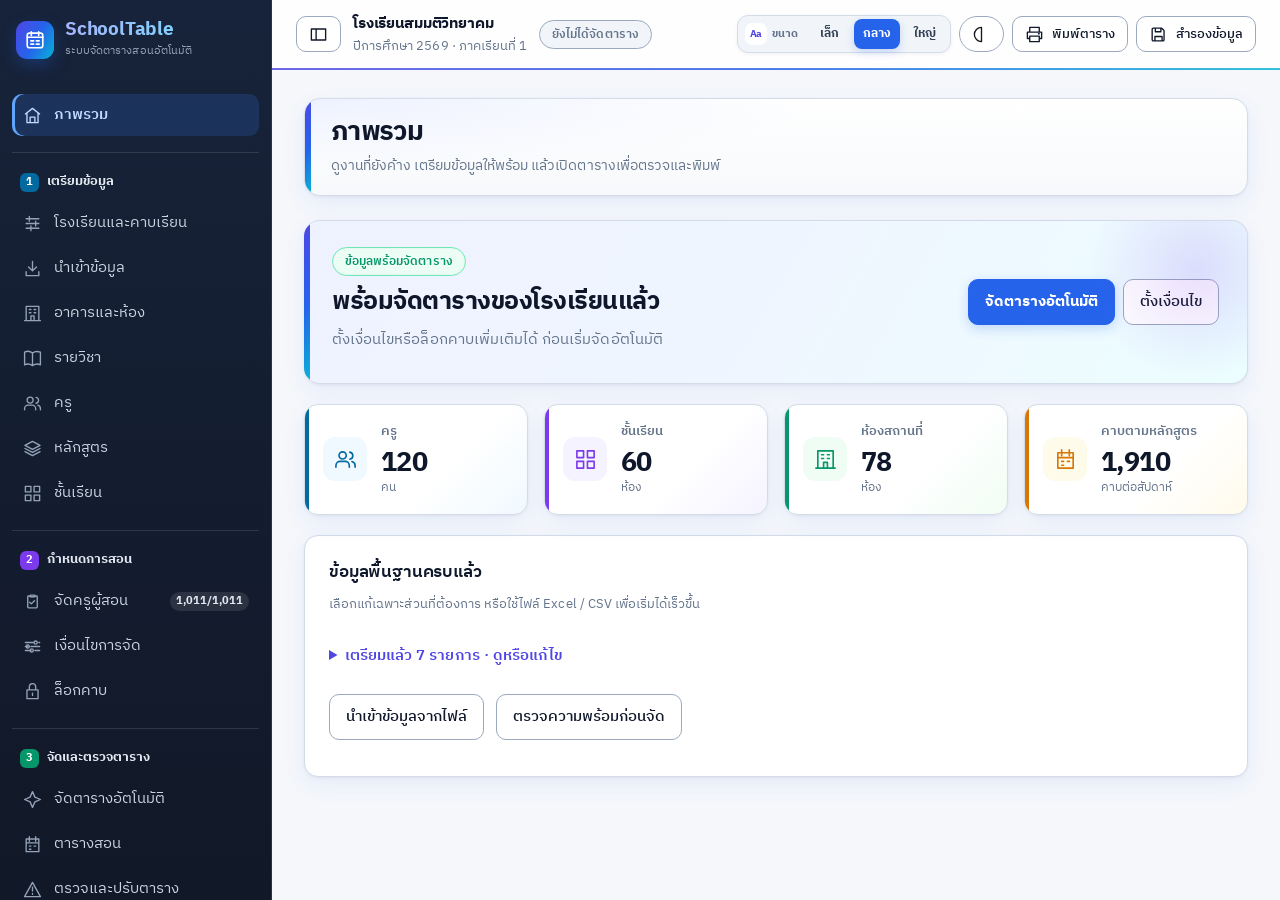
==== commit 2a826741: "Add files via upload" ====
--- a/index.html
+++ b/index.html
@@ -6,19 +6,23 @@
 <title>SchoolTable — ระบบจัดตารางสอนอัตโนมัติ</title>
 <link rel="preconnect" href="https://fonts.googleapis.com">
 <link rel="preconnect" href="https://fonts.gstatic.com" crossorigin>
-<link rel="stylesheet" href="https://fonts.googleapis.com/css2?family=IBM+Plex+Sans+Thai:wght@400;500;600;700&family=Kanit:wght@500;600;700&display=swap">
-<link rel="stylesheet" href="css/app.css">
+<link rel="stylesheet" href="https://fonts.googleapis.com/css2?family=IBM+Plex+Sans+Thai:wght@400;500;600;700&display=swap">
+<link rel="stylesheet" href="css/app.css?v=0.5.7">
 <link rel="stylesheet" href="css/print.css?v=0.4.4">
-<link rel="stylesheet" href="css/ux.css">
-<link rel="stylesheet" href="css/theme.css?v=0.4.3">
+<link rel="stylesheet" href="css/ux.css?v=0.5.7">
+<link rel="stylesheet" href="css/theme.css?v=0.5.20">
 <script>
-/* กำหนดธีมก่อนวาดหน้า เพื่อไม่ให้จอกะพริบสีขาวตอนเปิดในโหมดมืด */
+/* กำหนดธีมและขนาดหน้าจอก่อนวาดหน้า เพื่อไม่ให้หน้าจอกะพริบตอนเปิด */
 (function () {
   var pref = 'system';
   try { pref = localStorage.getItem('schooltable.theme') || 'system'; } catch (e) { }
   var dark = pref === 'dark' || (pref === 'system' &&
     typeof matchMedia === 'function' && matchMedia('(prefers-color-scheme: dark)').matches);
   document.documentElement.setAttribute('data-theme', dark ? 'dark' : 'light');
+  var uiSize = 'medium';
+  try { uiSize = localStorage.getItem('schooltable.uiSize') || 'medium'; } catch (e2) { }
+  if (['small', 'medium', 'large'].indexOf(uiSize) === -1) uiSize = 'medium';
+  document.documentElement.setAttribute('data-ui-size', uiSize);
 })();
 </script>
 </head>
@@ -48,6 +52,12 @@
       <span id="topStatus"></span>
       <div class="topbar__spacer"></div>
       <div class="topbar__actions">
+        <div class="ui-scale-control" role="group" aria-label="ปรับขนาดหน้าการทำงาน">
+          <span class="ui-scale-control__label"><span class="ui-scale-control__mark" aria-hidden="true">Aa</span><span>ขนาด</span></span>
+          <button type="button" class="ui-scale-btn" data-ui-size="small" aria-pressed="false" title="แสดงผลขนาดเล็ก">เล็ก</button>
+          <button type="button" class="ui-scale-btn" data-ui-size="medium" aria-pressed="true" title="แสดงผลขนาดกลาง">กลาง</button>
+          <button type="button" class="ui-scale-btn" data-ui-size="large" aria-pressed="false" title="แสดงผลขนาดใหญ่">ใหญ่</button>
+        </div>
         <button type="button" class="btn btn--sm theme-toggle" id="btnTheme" aria-label="สลับธีม">
           <span class="theme-toggle__icon" id="themeIcon" aria-hidden="true">🌓</span>
         </button>
@@ -63,31 +73,31 @@
 <div id="printRoot"></div>
 
 <script src="js/util.js"></script>
-<script src="js/store.js?v=0.1.2"></script>
-<script src="js/model.js"></script>
-<script src="js/mockdata.js?v=0.1.2"></script>
+<script src="js/store.js?v=0.5.1"></script>
+<script src="js/model.js?v=0.5.2"></script>
+<script src="js/mockdata.js?v=0.5.1"></script>
 <script src="js/scheduler.js"></script>
 <script src="js/xlsx.js"></script>
 <script src="js/printing.js"></script>
-<script src="js/components.js"></script>
+<script src="js/components.js?v=0.4.8"></script>
 <script src="js/ux.js?v=0.3.3"></script>
-<script src="js/help.js"></script>
+<script src="js/help.js?v=0.5.1"></script>
 <script src="js/pages/overview.js"></script>
 <script src="js/pages/settings.js"></script>
 <script src="js/pages/rooms.js"></script>
-<script src="js/pages/subjects.js"></script>
-<script src="js/pages/teachers.js"></script>
-<script src="js/pages/curriculum.js?v=0.1.18"></script>
-<script src="js/pages/sections.js?v=0.3.3"></script>
-<script src="js/pages/assignments.js?v=0.1.5"></script>
+<script src="js/pages/subjects.js?v=0.5.1"></script>
+<script src="js/pages/teachers.js?v=0.4.8"></script>
+<script src="js/pages/curriculum.js?v=0.5.1"></script>
+<script src="js/pages/sections.js?v=0.5.14"></script>
+<script src="js/pages/assignments.js?v=0.4.9"></script>
 <script src="js/pages/conditions.js?v=0.3.7"></script>
   <script src="js/pages/locks.js?v=0.1.9"></script>
-<script src="js/pages/generate.js?v=0.4.3"></script>
-<script src="js/pages/timetable.js?v=0.4.2"></script>
+<script src="js/pages/generate.js?v=0.5.1"></script>
+<script src="js/pages/timetable.js?v=0.5.12"></script>
 <script src="js/pages/issues.js?v=0.3.4"></script>
 <script src="js/pages/print.js"></script>
 <script src="js/pages/history.js"></script>
-<script src="js/pages/import.js"></script>
-<script src="js/app.js"></script>
+<script src="js/pages/import.js?v=0.5.5"></script>
+<script src="js/app.js?v=0.5.2"></script>
 </body>
 </html>
--- a/css/app.css
+++ b/css/app.css
@@ -5,6 +5,8 @@
    ใช้สีเฉพาะจุดที่สื่อความหมาย (สถานะ/คำเตือน/สีประจำวิชา)
    ============================================================ */
 :root {
+  /* ฟอนต์หน้าจอชุดเดียวทั้งระบบ — มีชุดสำรองภาษาไทยเมื่อออฟไลน์ */
+  --font-ui: "IBM Plex Sans Thai", "Noto Sans Thai", "Leelawadee UI", Tahoma, sans-serif;
   /* พื้นผิวและเส้น */
   --bg: #eceef2;
   --surface: #ffffff;
@@ -66,7 +68,7 @@
   margin: 0; padding: 0;
   background: var(--bg);
   color: var(--ink);
-  font-family: "Sarabun", Tahoma, "Leelawadee UI", "Noto Sans Thai", sans-serif;
+  font-family: var(--font-ui);
   font-size: 14px;
   line-height: 1.6;
   overflow-x: hidden;
--- a/css/ux.css
+++ b/css/ux.css
@@ -12,7 +12,7 @@
     --primary-light: #1b304c; --primary-line: #4c6d99; --on-primary: #102542;
     --muted: #a7b4c6;
   }
-  body { font-family: "Leelawadee UI", Tahoma, "Noto Sans Thai", sans-serif; font-size: 15px; line-height: 1.6; background: var(--bg); }
+  body { font-family: var(--font-ui); font-size: 15px; line-height: 1.6; background: var(--bg); }
   .content { max-width: none; padding: 28px 32px 40px; }
   .sidebar__brand-name { font-size: 21px; color: var(--primary); letter-spacing: -.5px; }
   .sidebar__brand-sub, .nav-group__label { font-size: 12px; }
--- a/css/theme.css
+++ b/css/theme.css
@@ -15,6 +15,30 @@
 
 @media screen {
 
+  .entry-detail__summary { padding: 18px 20px; border: 1px solid #bfdbfe; border-left: 4px solid #2563eb; border-radius: 12px; background: #eff6ff; }
+  .entry-detail__code { color: #475569; font-size: 12px; }
+  .entry-detail__subject { margin: 4px 0 14px; color: #1e3a8a; font-size: 21px; line-height: 1.4; overflow-wrap: anywhere; }
+  .entry-detail__facts { display: flex; flex-wrap: wrap; gap: 8px; }
+  .entry-detail__facts > span { padding: 6px 12px; border-radius: 8px; background: #fff; color: #475569; }
+  .entry-detail__facts b { margin-left: 5px; color: #1e3a8a; }
+  .entry-detail__fields { display: grid; gap: 18px; margin: 22px 0; }
+  .entry-detail__fields .field { margin: 0; }
+  .entry-detail__fields .field__label { display: block; margin-bottom: 8px; font-weight: 600; color: var(--ink); }
+  .entry-detail__fields .select { width: 100%; min-height: 46px; }
+  .entry-detail__notice { display: flex; flex-direction: column; gap: 3px; margin-top: 10px; padding: 10px 12px; border-radius: 8px; background: #fffbeb; color: #92400e; font-size: 12px; line-height: 1.5; }
+  .entry-detail__lock { display: flex; align-items: center; gap: 12px; padding: 15px; border: 1px solid var(--line); border-radius: 10px; background: var(--surface-2); cursor: pointer; }
+  .entry-detail__lock input { width: 20px; height: 20px; flex-shrink: 0; accent-color: #2563eb; }
+  .entry-detail__lock > span { display: flex; flex-direction: column; gap: 4px; }
+  .entry-detail__lock b { color: var(--ink); }
+  .entry-detail__lock span span { color: var(--muted); font-size: 12px; }
+  .entry-detail__lock:has(input:checked) { border-color: #60a5fa; background: var(--brand-050); }
+  .entry-detail__lock:has(input:focus-visible) { outline: 2px solid #2563eb; outline-offset: 3px; }
+  :root[data-theme="dark"] .entry-detail__summary { background: #172e55; border-color: #31558a; }
+  :root[data-theme="dark"] .entry-detail__subject, :root[data-theme="dark"] .entry-detail__facts b { color: #dbeafe; }
+  :root[data-theme="dark"] .entry-detail__code, :root[data-theme="dark"] .entry-detail__facts > span { color: #cbd5e1; }
+  :root[data-theme="dark"] .entry-detail__facts > span { background: #1e293b; }
+  :root[data-theme="dark"] .entry-detail__notice { background: #33270d; color: #fde68a; }
+
   .sr-only {
     position: absolute !important; width: 1px; height: 1px; padding: 0; margin: -1px;
     overflow: hidden; clip: rect(0, 0, 0, 0); white-space: nowrap; border: 0;
@@ -24,9 +48,11 @@
      1) โทเคนสี · ธีมสว่าง
      ======================================================== */
   :root {
+    /* ขนาดหน้าการทำงาน ปรับทั้งตัวอักษร ปุ่ม และระยะห่างพร้อมกัน */
+    --ui-scale: 1;
     /* ฟอนต์ */
-    --font-sans: "IBM Plex Sans Thai", "Noto Sans Thai", "Leelawadee UI", Tahoma, sans-serif;
-    --font-display: "Kanit", "IBM Plex Sans Thai", "Noto Sans Thai", sans-serif;
+    --font-sans: var(--font-ui);
+    --font-display: var(--font-ui);
 
     /* พื้นผิวและเส้น — ขาวสะอาด + สีเทากลาง (น่าเชื่อถือ) */
     --bg: #f5f7fb;
@@ -93,6 +119,10 @@
     --brand-gradient-soft: linear-gradient(120deg, #eef2ff 0%, #eff6ff 52%, #ecfeff 100%);
   }
 
+  :root[data-ui-size="small"] { --ui-scale: .90; }
+  :root[data-ui-size="medium"] { --ui-scale: 1; }
+  :root[data-ui-size="large"] { --ui-scale: 1.14; }
+
   /* ========================================================
      2) โทเคนสี · ธีมมืด  (คง --surface: #161a21 เพื่อให้ ux-test ผ่าน)
      ======================================================== */
@@ -147,7 +177,8 @@
   /* ========================================================
      3) พื้นฐานหน้าจอ
      ======================================================== */
-  body { font-family: var(--font-sans); font-size: 15px; letter-spacing: .003em; }
+  body { font-family: var(--font-sans); font-size: 15px; letter-spacing: .003em; zoom: var(--ui-scale); }
+  button, input, select, textarea { font-family: var(--font-sans); }
   h1, h2, .page-header h1, .overview-hero h2 { font-family: var(--font-display); }
   .content { max-width: 1560px; }
 
@@ -268,6 +299,39 @@
   .topbar__school { font-weight: 700; font-size: 15px; letter-spacing: -.01em; }
   .topbar__meta { color: var(--muted); }
 
+  .topbar__actions { flex-wrap: wrap; }
+  .ui-scale-control {
+    display: inline-flex; align-items: center; gap: 2px; padding: 3px;
+    border: 1px solid var(--line); border-radius: 11px; background: var(--surface-2);
+    box-shadow: 0 1px 4px rgba(15,23,42,.05);
+  }
+  .ui-scale-control__label {
+    display: inline-flex; align-items: center; gap: 5px; padding: 0 7px 0 4px;
+    color: var(--muted); font-size: 11px; font-weight: 700; white-space: nowrap;
+  }
+  .ui-scale-control__mark {
+    display: grid; place-items: center; width: 22px; height: 22px; border-radius: 7px;
+    background: var(--surface); color: var(--brand); font-size: 10px; font-weight: 800; letter-spacing: -.08em;
+  }
+  .ui-scale-btn {
+    min-width: 45px; min-height: 30px; padding: 4px 9px; border: 0; border-radius: 8px;
+    background: transparent; color: var(--ink-2); font: inherit; font-size: 11.5px; font-weight: 700;
+    cursor: pointer; transition: background .14s ease, color .14s ease, box-shadow .14s ease;
+  }
+  .ui-scale-btn:hover { background: var(--surface); color: var(--brand); }
+  .ui-scale-btn.is-active {
+    background: #2563eb; color: #fff; box-shadow: 0 3px 8px rgba(37,99,235,.22);
+  }
+  .ui-scale-btn:focus-visible { outline: 2px solid var(--brand); outline-offset: 2px; }
+
+  @media (max-width: 1180px) {
+    .ui-scale-control__label { position: absolute; width: 1px; height: 1px; padding: 0; margin: -1px; overflow: hidden; clip: rect(0,0,0,0); }
+  }
+  @media (max-width: 720px) {
+    .topbar__actions { width: 100%; justify-content: flex-end; }
+    .ui-scale-control { margin-right: auto; }
+  }
+
   /* ========================================================
      6) ปุ่ม
      ======================================================== */
@@ -299,15 +363,40 @@
 
   /* ปุ่มหลักใหญ่บนหน้าจัดตาราง — ไล่สีแบรนด์ */
   .btn-hero {
-    background: var(--brand-gradient); border: 0; color: #fff;
-    border-radius: 16px; letter-spacing: -.01em;
-    box-shadow: 0 12px 28px rgba(37, 99, 235, .28);
-    transition: filter .15s ease, transform .06s ease, box-shadow .15s ease;
-  }
-  .btn-hero:hover { filter: brightness(1.04); box-shadow: 0 16px 34px rgba(37, 99, 235, .34); }
+    position: relative; isolation: isolate; overflow: hidden;
+    background: var(--brand-gradient); background-size: 220% 220%;
+    border: 0; color: #fff; border-radius: 16px; letter-spacing: -.01em;
+    box-shadow: 0 12px 28px rgba(37, 99, 235, .28), 0 0 0 1px rgba(255,255,255,.14) inset;
+    animation: btn-hero-flow 7s ease-in-out infinite;
+    transition: filter .15s ease, transform .16s ease, box-shadow .18s ease;
+  }
+  .btn-hero::before {
+    content: ""; position: absolute; z-index: 0; inset: -80% -30%;
+    background: linear-gradient(110deg, transparent 38%, rgba(255,255,255,.24) 48%, transparent 58%);
+    transform: translateX(-45%) rotate(8deg); animation: btn-hero-shine 5.5s ease-in-out infinite;
+    pointer-events: none;
+  }
+  .btn-hero::after {
+    content: ""; position: absolute; z-index: 0; width: 42%; aspect-ratio: 1;
+    top: -55%; right: -8%; border-radius: 50%;
+    background: rgba(255,255,255,.18); filter: blur(14px); pointer-events: none;
+  }
+  .btn-hero__title, .btn-hero__sub { position: relative; z-index: 1; }
+  .btn-hero__title { display: inline-flex; align-items: center; gap: 9px; }
+  .btn-hero__icon { display: inline-grid; place-items: center; width: 30px; height: 30px; border-radius: 50%; background: rgba(255,255,255,.16); font-size: 17px; animation: btn-hero-pulse 2.8s ease-in-out infinite; }
+  .btn-hero:hover { filter: brightness(1.06) saturate(1.08); transform: translateY(-2px); box-shadow: 0 17px 36px rgba(37, 99, 235, .36), 0 0 0 1px rgba(255,255,255,.2) inset; }
   .btn-hero:active { transform: translateY(1px); }
-  .btn-hero[disabled] { background: var(--surface-2); color: var(--muted); box-shadow: none; }
+  .btn-hero[disabled] { background: var(--surface-2); background-size: auto; color: var(--muted); box-shadow: none; animation: none; }
+  .btn-hero[disabled]::before, .btn-hero[disabled]::after, .btn-hero[disabled] .btn-hero__icon { animation: none; }
   .btn-hero__sub { opacity: .92; }
+  @keyframes btn-hero-flow { 0%, 100% { background-position: 0% 50%; } 50% { background-position: 100% 50%; } }
+  @keyframes btn-hero-shine { 0%, 30% { transform: translateX(-48%) rotate(8deg); opacity: 0; } 45% { opacity: 1; } 62%, 100% { transform: translateX(48%) rotate(8deg); opacity: 0; } }
+  @keyframes btn-hero-pulse { 0%, 100% { transform: scale(1); box-shadow: 0 0 0 0 rgba(255,255,255,0); } 50% { transform: scale(1.08); box-shadow: 0 0 0 6px rgba(255,255,255,.08); } }
+  @media (prefers-reduced-motion: reduce) {
+    .btn-hero, .btn-hero::before, .btn-hero__icon { animation: none; }
+    .btn-hero { transition: filter .15s ease, box-shadow .15s ease; }
+    .btn-hero:hover { transform: none; }
+  }
 
   /* ========================================================
      7) การ์ด · หัวข้อหน้า
@@ -318,11 +407,24 @@
   }
   .card__title { font-size: 16.5px; font-weight: 600; letter-spacing: -.01em; }
 
-  .page-header h1 { font-size: 26px; font-weight: 700; letter-spacing: -.02em; }
-  .page-header { position: relative; padding-left: 15px; }
+  /* หัวข้อหน้า — จัดเป็น "แผงหัวเรื่อง" มีพื้นหลังนวล เส้นขอบบาง และแถบสีประจำหมวด
+     ทำให้ทุกหน้ามีจุดเริ่มสายตาที่ชัดเจนและดูเป็นระบบเดียวกัน */
+  .page-header {
+    position: relative; align-items: center;
+    margin-bottom: 24px; padding: 18px clamp(18px, 3vw, 26px) 18px clamp(20px, 3vw, 26px);
+    border: 1px solid var(--line); border-radius: 16px;
+    background:
+      radial-gradient(120% 160% at 0% 0%, var(--brand-050) 0%, transparent 46%),
+      linear-gradient(180deg, var(--surface) 0%, var(--surface-2) 165%);
+    box-shadow: var(--shadow-card); overflow: hidden;
+  }
   .page-header::before {
-    content: ""; position: absolute; left: 0; top: 3px; bottom: 6px; width: 5px;
-    border-radius: 999px; background: var(--brand-gradient);
+    content: ""; position: absolute; left: 0; top: 0; bottom: 0; width: 6px;
+    background: var(--brand-gradient);
+  }
+  .page-header h1 {
+    display: flex; align-items: center; gap: 10px;
+    font-size: clamp(21px, 2.4vw, 27px); font-weight: 800; letter-spacing: -.025em; line-height: 1.15;
   }
   .content[data-page="settings"] .page-header::before,
   .content[data-page="import"] .page-header::before,
@@ -339,7 +441,13 @@
   .content[data-page="issues"] .page-header::before,
   .content[data-page="print"] .page-header::before,
   .content[data-page="history"] .page-header::before { background: linear-gradient(180deg, #059669, #34d399); }
-  .page-header__desc { color: var(--muted); }
+  .page-header__desc { color: var(--muted); margin-top: 6px; max-width: 74ch; font-size: 13.5px; line-height: 1.55; }
+  .page-header__actions .btn { box-shadow: 0 1px 2px rgba(15,23,42,.05); }
+  :root[data-theme="dark"] .page-header {
+    background:
+      radial-gradient(120% 160% at 0% 0%, rgba(99,102,241,.14) 0%, transparent 46%),
+      linear-gradient(180deg, var(--surface) 0%, var(--surface-2) 165%);
+  }
 
   /* ปุ่ม "ต่อไป" ท้ายหน้า */
   .workflow-next {
@@ -379,6 +487,74 @@
 
   .statstrip__num { font-family: var(--font-display); }
 
+  /* สรุปหน้าชั้นเรียน — แยกข้อมูลทั่วไปออกจากรายการที่ต้องแก้ให้เห็นทันที */
+  .section-summary {
+    display: grid; grid-template-columns: repeat(4, minmax(0, 1fr)); gap: 13px; margin-bottom: 18px;
+  }
+  .section-summary .section-summary__item {
+    min-width: 0; padding: 17px; display: flex; align-items: flex-start; gap: 13px;
+    border-radius: 16px; position: relative; overflow: hidden; background: var(--surface);
+    transition: transform .15s ease, box-shadow .15s ease, border-color .15s ease;
+  }
+  .section-summary .section-summary__item:hover { transform: translateY(-2px); box-shadow: 0 10px 22px rgba(15,23,42,.10); }
+  .section-summary__item::before {
+    content: ""; position: absolute; top: 0; left: 0; right: 0; height: 4px; background: #2563eb;
+  }
+  .section-summary__icon {
+    width: 42px; height: 42px; flex: 0 0 42px; display: grid; place-items: center;
+    border-radius: 12px; background: #eff6ff; color: #2563eb; box-shadow: inset 0 0 0 1px rgba(15,23,42,.04);
+  }
+  .section-summary__icon .ui-icon { width: 21px; height: 21px; }
+  .section-summary__content { min-width: 0; display: flex; flex-direction: column; flex: 1; }
+  /* ป้ายบอกหมวด/สถานะ — ให้บริบทว่าการ์ดนี้คือข้อมูลทั่วไปหรือสิ่งที่ต้องตรวจ */
+  .section-summary__eyebrow {
+    display: inline-flex; align-self: flex-start; align-items: center; order: -1;
+    margin-bottom: 7px; padding: 3px 9px; border-radius: 999px;
+    background: #eff6ff; color: #2563eb; font-size: 10px; font-weight: 700; letter-spacing: .02em;
+  }
+  .section-summary .statstrip__num {
+    order: 1; margin: 8px 0; font-size: 32px; font-weight: 800; color: var(--ink); line-height: 1.3; letter-spacing: -.025em;
+  }
+  .section-summary .statstrip__num small { font-family: var(--font-sans); font-size: 12px; font-weight: 600; color: var(--muted); }
+  .section-summary .statstrip__label { order: 0; margin: 0; color: var(--ink); font-size: 15px; font-weight: 700; line-height: 1.5; }
+  .section-summary__detail { order: 2; margin-top: 2px; color: var(--muted); font-size: 12px; line-height: 1.5; }
+  .section-summary__complete { display: block; font-size: 26px; font-weight: 800; line-height: 1.5; color: var(--success); letter-spacing: -.01em; }
+  .section-summary__item--grades::before { background: #7c3aed; }
+  .section-summary__item--grades .section-summary__icon { background: #f5f3ff; color: #7c3aed; }
+  .section-summary__item--grades .section-summary__eyebrow { background: #f5f3ff; color: #7c3aed; }
+  .section-summary .section-summary__item--issue.is-warn {
+    border: 1.5px solid #f59e0b; background: #fffbeb; box-shadow: 0 7px 20px rgba(245,158,11,.13);
+  }
+  .section-summary .section-summary__item--issue.is-warn:hover { box-shadow: 0 12px 26px rgba(245,158,11,.18); }
+  .section-summary__item--issue.is-warn::before { background: #f59e0b; }
+  .section-summary__item--issue.is-warn .section-summary__icon { background: #fef3c7; color: #d97706; }
+  .section-summary__item--issue.is-warn .section-summary__eyebrow {
+    padding: 3px 9px; border-radius: 999px; background: #fef3c7; color: #b45309;
+  }
+  .section-summary__item--issue.is-warn .statstrip__num,
+  .section-summary__item--issue.is-warn .statstrip__label { color: #b45309; }
+  .section-summary .section-summary__item--issue.is-ready {
+    border: 1.5px solid var(--success-line); background: var(--success-bg);
+  }
+  .section-summary .section-summary__item--issue.is-ready:hover { box-shadow: 0 12px 24px rgba(5,150,105,.16); }
+  .section-summary__item--issue.is-ready::before { background: var(--success); }
+  .section-summary__item--issue.is-ready .section-summary__icon { background: var(--surface); color: var(--success); box-shadow: inset 0 0 0 1.5px var(--success-line); }
+  .section-summary__item--issue.is-ready .section-summary__eyebrow { background: var(--surface); color: var(--success); }
+  :root[data-theme="dark"] .section-summary__icon,
+  :root[data-theme="dark"] .section-summary__eyebrow { background: #172e55; color: #93c5fd; }
+  :root[data-theme="dark"] .section-summary__item--grades .section-summary__icon,
+  :root[data-theme="dark"] .section-summary__item--grades .section-summary__eyebrow { background: #2b204e; color: #c4b5fd; }
+  :root[data-theme="dark"] .section-summary .section-summary__item--issue.is-warn { background: #332814; border-color: #b7791f; }
+  :root[data-theme="dark"] .section-summary__item--issue.is-warn .section-summary__icon,
+  :root[data-theme="dark"] .section-summary__item--issue.is-warn .section-summary__eyebrow { background: #4a3512; color: #fcd34d; }
+  :root[data-theme="dark"] .section-summary__item--issue.is-warn .statstrip__num,
+  :root[data-theme="dark"] .section-summary__item--issue.is-warn .statstrip__label { color: #fde68a; }
+  :root[data-theme="dark"] .section-summary .section-summary__item--issue.is-ready { background: #0b3028; }
+  :root[data-theme="dark"] .section-summary__item--issue.is-ready .section-summary__icon,
+  :root[data-theme="dark"] .section-summary__item--issue.is-ready .section-summary__eyebrow { background: #0b3028; }
+  @media (max-width: 1180px) { .section-summary { grid-template-columns: repeat(2, minmax(0, 1fr)); } }
+  @media (max-width: 560px) { .section-summary { grid-template-columns: minmax(0, 1fr); } }
+
   /* ========================================================
      9) แผงต้อนรับหน้าภาพรวม (overview hero)
      ======================================================== */
@@ -412,6 +588,71 @@
   }
   .field__label { font-weight: 500; color: var(--ink-2); }
   .checkline input[type="checkbox"], .checkline input[type="radio"] { accent-color: var(--brand); width: 17px; height: 17px; }
+  .form-section-title {
+    grid-column: 1 / -1; display: flex; align-items: center; gap: 10px;
+    margin: 4px 0 13px; padding-top: 16px; border-top: 1px solid var(--line);
+  }
+  .form-section-title:first-child { margin-top: 0; padding-top: 0; border-top: 0; }
+  .form-section-title__icon {
+    display: grid; place-items: center; width: 28px; height: 28px; flex: 0 0 28px;
+    border-radius: 9px; background: #eff6ff; color: #2563eb; font-size: 12px; font-weight: 700;
+  }
+  .form-section-title > div { display: flex; flex-direction: column; gap: 1px; }
+  .form-section-title b { color: var(--ink); font-size: 14px; }
+  .form-section-title span:not(.form-section-title__icon) { color: var(--muted); font-size: 10.5px; line-height: 1.4; }
+  .input-affix { position: relative; }
+  .input-affix .input { padding-right: 52px; }
+  .input-affix > span {
+    position: absolute; top: 50%; right: 11px; transform: translateY(-50%);
+    color: var(--muted); font-size: 11px; pointer-events: none;
+  }
+
+  .teacher-form { gap: 0 20px; }
+  .teacher-form .field { margin-bottom: 16px; }
+  .teacher-form__wide { grid-column: 1 / -1; }
+  .teacher-form__days .chipset { gap: 8px; }
+  .teacher-form__days .chip {
+    min-width: 82px; min-height: 38px; justify-content: center; padding: 7px 13px;
+    border-color: var(--line-2); background: var(--surface); color: var(--ink-2); box-shadow: none;
+  }
+  .teacher-form__days .chip.is-on { border-color: #2563eb; background: #2563eb; color: #fff; box-shadow: 0 4px 10px rgba(37,99,235,.18); }
+  .teacher-form .input, .teacher-form .select { min-height: 44px; }
+  .teacher-unavailable { margin-top: 3px; padding-top: 18px; border-top: 1px solid var(--line); }
+  .teacher-unavailable__head { display: flex; align-items: center; gap: 10px; margin-bottom: 12px; }
+  .teacher-unavailable__number {
+    display: grid; place-items: center; width: 28px; height: 28px; flex: 0 0 28px;
+    border-radius: 9px; background: #eff6ff; color: #2563eb; font-size: 12px; font-weight: 700;
+  }
+  .teacher-unavailable__head > div { display: flex; min-width: 0; flex: 1; flex-direction: column; gap: 1px; }
+  .teacher-unavailable__head b { color: var(--ink); font-size: 14px; }
+  .teacher-unavailable__head > div span { color: var(--muted); font-size: 10.5px; line-height: 1.4; }
+  .teacher-unavailable__count {
+    flex: 0 0 auto; padding: 5px 9px; border: 1px solid var(--line); border-radius: 999px;
+    background: var(--surface-2); color: var(--ink-2); font-size: 10.5px; font-weight: 600;
+  }
+  .teacher-unavailable .table-wrap { border-radius: 11px; box-shadow: none; }
+  .teacher-unavailable table.weekpicker th { background: #f1f5f9; color: #475569; }
+  .teacher-unavailable .wp-cell {
+    cursor: pointer; transition: background .12s ease, color .12s ease, box-shadow .12s ease;
+  }
+  .teacher-unavailable .wp-cell:hover { background: #fff1f2; color: #be123c; box-shadow: inset 0 0 0 1px #fda4af; }
+  .teacher-unavailable .wp-cell.is-on {
+    background: #ffe4e6; color: #be123c; font-weight: 700;
+    box-shadow: inset 0 0 0 2px #fb7185;
+  }
+  .teacher-unavailable .wp-cell.is-on:hover { background: #fecdd3; color: #9f1239; }
+  .teacher-unavailable__hint { margin-top: 7px; color: var(--muted); font-size: 10.5px; }
+  :root[data-theme="dark"] .form-section-title__icon,
+  :root[data-theme="dark"] .teacher-unavailable__number { background: #172e55; color: #bfdbfe; }
+  :root[data-theme="dark"] .teacher-unavailable table.weekpicker th { background: var(--surface-2); color: var(--ink-2); }
+  :root[data-theme="dark"] .teacher-unavailable .wp-cell:hover { background: #351a1d; color: #fda4af; box-shadow: inset 0 0 0 1px #9f344d; }
+  :root[data-theme="dark"] .teacher-unavailable .wp-cell.is-on { background: #4a1825; color: #fecdd3; box-shadow: inset 0 0 0 2px #fb7185; }
+
+  @media (max-width: 640px) {
+    .teacher-form__days .chip { min-width: 0; flex: 1 1 calc(50% - 8px); }
+    .teacher-unavailable__head { align-items: flex-start; flex-wrap: wrap; }
+    .teacher-unavailable__count { margin-left: 38px; }
+  }
 
   .chip { border-radius: 999px; }
   .chip.is-on { background: var(--brand-gradient); border-color: transparent; color: #fff; box-shadow: 0 3px 9px rgba(79,70,229,.18); }
@@ -425,35 +666,60 @@
   .badge--warning { box-shadow: inset 0 0 0 1px rgba(234,138,0,.05); }
   .badge--danger { box-shadow: inset 0 0 0 1px rgba(225,29,72,.05); }
   .view-switch { border-radius: 10px; }
+  .view-switch button { transition: background .15s ease, color .15s ease; }
+  .view-switch button:not(.is-active):hover { background: var(--brand-050); color: var(--brand-strong); }
   .view-switch button.is-active { background: var(--brand-gradient); color: #fff; box-shadow: 0 3px 9px rgba(79,70,229,.18); }
 
   /* แถบควบคุมตารางสอน — แบ่งการเลือกเป็นขั้นและแยกคำสั่งออกจากสถานะ */
-  .timetable-control-card { padding: 18px; box-shadow: var(--shadow-card); }
+  .timetable-control-card { position: relative; padding: 18px 18px 16px; box-shadow: var(--shadow-card); overflow: hidden; }
+  .timetable-control-card::before {
+    content: ""; position: absolute; inset: 0 0 auto 0; height: 4px; background: var(--brand-gradient);
+  }
   .tt-control-grid {
     display: grid; grid-template-columns: auto minmax(170px, .65fr) minmax(280px, 1.2fr);
-    gap: 12px; align-items: end;
-  }
-  .tt-control-group { display: flex; min-width: 0; flex-direction: column; gap: 6px; }
-  .tt-control-label { color: var(--muted); font-size: 11.5px; font-weight: 600; }
-  .tt-control-group .select { width: 100%; min-height: 42px; background: var(--surface); }
+    gap: 14px; align-items: end;
+  }
+  .tt-control-group { display: flex; min-width: 0; flex-direction: column; gap: 7px; }
+  .tt-control-label { color: var(--brand-strong); font-size: 11.5px; font-weight: 700; letter-spacing: .01em; }
+  .tt-control-group .select {
+    width: 100%; min-height: 42px; background: var(--surface);
+    transition: border-color .15s ease, box-shadow .15s ease;
+  }
+  .tt-control-group .select:hover { border-color: var(--brand-line); }
+  .tt-control-group .select:focus { border-color: var(--brand); box-shadow: 0 0 0 3px var(--brand-050); }
   .tt-control-group--view .view-switch { display: inline-flex; min-height: 42px; }
   .tt-control-group--view .view-switch button { display: inline-flex; align-items: center; justify-content: center; gap: 6px; padding: 8px 13px; }
   .tt-control-group--view .view-switch button span { font-size: 14px; }
-  .tt-notice { margin-top: 14px; padding-top: 12px; border-top: 1px solid var(--line); }
+  .tt-notice { margin-top: 15px; padding-top: 13px; border-top: 1px solid var(--line); }
+  .tt-notice .btn--sm { min-height: 34px; }
   .tt-display-tools {
-    display: flex; align-items: center; gap: 9px; flex-wrap: wrap;
-    margin-top: 12px; padding: 10px 12px; border-radius: 10px; background: var(--surface-2);
-  }
-  .tt-size-control { display: flex; align-items: center; gap: 7px; color: var(--ink-2); font-size: 12px; }
-  .tt-size-control .select { width: auto; min-width: 120px; min-height: 36px; padding-top: 5px; padding-bottom: 5px; background: var(--surface); }
-  .tt-keyboard-hint { margin-left: auto; color: var(--muted); font-size: 11.5px; }
-  .tt-keyboard-hint kbd { padding: 2px 5px; border: 1px solid var(--line); border-radius: 5px; background: var(--surface); color: var(--ink-2); font: inherit; font-size: 10px; }
+    display: flex; align-items: center; gap: 10px; flex-wrap: wrap;
+    margin-top: 13px; padding: 11px 14px; border-radius: 12px;
+    border: 1px solid var(--line); background: var(--surface-2);
+  }
+  .tt-display-tools > .tt-control-label { color: var(--ink-2); }
+  .tt-size-control { display: flex; align-items: center; gap: 8px; color: var(--ink-2); font-size: 12.5px; font-weight: 600; }
+  .tt-size-control .select {
+    width: auto; min-width: 124px; min-height: 38px; padding-top: 5px; padding-bottom: 5px; background: var(--surface);
+    transition: border-color .15s ease, box-shadow .15s ease;
+  }
+  .tt-size-control .select:hover { border-color: var(--brand-line); }
+  .tt-display-tools #ttFocus { min-height: 38px; }
+  .tt-keyboard-hint {
+    display: inline-flex; align-items: center; gap: 5px; flex-wrap: wrap;
+    margin-left: auto; padding-left: 12px; border-left: 1px solid var(--line);
+    color: var(--muted); font-size: 12px;
+  }
+  .tt-keyboard-hint kbd {
+    padding: 2px 7px; border: 1px solid var(--line-2); border-bottom-width: 2px; border-radius: 6px;
+    background: var(--surface); color: var(--ink-2); font: inherit; font-size: 10.5px; font-weight: 700;
+  }
 
   @media (max-width: 1100px) {
     .tt-control-grid { grid-template-columns: 1fr 1fr; }
     .tt-control-group--view { grid-column: 1 / -1; }
     .tt-control-group--view .view-switch { align-self: flex-start; }
-    .tt-keyboard-hint { width: 100%; margin-left: 0; }
+    .tt-keyboard-hint { width: 100%; margin-left: 0; padding-left: 0; border-left: 0; }
   }
   @media (max-width: 650px) {
     .tt-control-grid { grid-template-columns: 1fr; }
@@ -476,9 +742,10 @@
   tr.is-todo td { background: var(--warning-bg); }
 
   /* ตารางรายวิชา — แยกรหัส ชื่อ และกลุ่มสาระให้สแกนอ่านได้ทันที */
-  .subject-col-main { width: 40%; min-width: 340px; }
-  .subject-col-short { width: 17%; min-width: 150px; }
-  .subject-col-tags { width: 27%; min-width: 220px; }
+  .subject-col-main { width: 34%; min-width: 310px; }
+  .subject-col-short { width: 14%; min-width: 130px; }
+  .subject-col-grades { width: 16%; min-width: 150px; }
+  .subject-col-tags { width: 22%; min-width: 190px; }
   .subject-col-actions { width: 150px; white-space: nowrap; }
   table.data td.subject-col-main { padding-top: 14px; padding-bottom: 14px; }
   .subject-name { display: flex; align-items: flex-start; gap: 10px; line-height: 1.45; }
@@ -493,12 +760,258 @@
   .subject-title { color: var(--ink); font-weight: 500; }
   .subject-group { margin: 4px 0 0 20px; color: var(--muted); font-size: 12.5px; line-height: 1.45; }
   .subject-short-name { display: block; color: var(--ink-2); line-height: 1.45; overflow-wrap: anywhere; }
+  .subject-grade-list { display: flex; flex-wrap: wrap; gap: 5px; }
+  .badge--grade { color: #1d4ed8; border-color: #bfdbfe; background: #eff6ff; }
+  :root[data-theme="dark"] .badge--grade { color: #bfdbfe; border-color: #31558a; background: #172e55; }
   .subject-col-tags .badge { margin: 2px 4px 2px 0; }
   .subject-col-actions .row-actions { flex-wrap: nowrap; justify-content: flex-start; }
+
+  .field[data-name="gradeLevelId"] { grid-column: 1 / -1; }
+  .checkset {
+    display: grid; grid-template-columns: repeat(6, minmax(0, 1fr)); gap: 7px;
+    padding: 10px; border: 1px solid var(--line); border-radius: var(--radius-control);
+    background: var(--surface-2);
+  }
+  .checkset__item {
+    display: flex; align-items: center; justify-content: center; gap: 6px;
+    min-height: 38px; padding: 7px 8px; border: 1px solid var(--line);
+    border-radius: 9px; background: var(--surface); color: var(--ink-2);
+    cursor: pointer; transition: border-color .12s ease, background .12s ease, color .12s ease;
+  }
+  .checkset__item:has(input:checked) { border-color: var(--primary); background: var(--brand-050); color: var(--primary); font-weight: 600; }
+  .checkset__item input { accent-color: var(--primary); }
 
   @media (max-width: 760px) {
     .subject-col-main { min-width: 260px; }
     .subject-col-short { min-width: 130px; }
+    .checkset { grid-template-columns: repeat(3, minmax(0, 1fr)); }
+  }
+
+  /* จัดการกลุ่มสาระ — แสดงสี ชื่อ และจำนวนวิชาเป็นการ์ดเดียวกัน */
+  .subject-group-manager { display: grid; gap: 14px; }
+  .subject-group-summary {
+    display: flex; align-items: center; justify-content: space-between; gap: 14px;
+    padding: 2px 2px 4px;
+  }
+  .subject-group-summary > div { display: flex; min-width: 0; flex-direction: column; gap: 2px; }
+  .subject-group-summary b { color: var(--ink); font-size: 15px; }
+  .subject-group-summary > div span { color: var(--muted); font-size: 11.5px; }
+  .subject-group-summary__total {
+    flex: 0 0 auto; padding: 6px 11px; border: 1px solid #bfdbfe; border-radius: 999px;
+    background: #eff6ff; color: #1d4ed8; font-size: 12px; font-weight: 700;
+  }
+  .subject-group-create {
+    padding: 15px; border: 1px solid #bfdbfe; border-radius: 12px;
+    background: linear-gradient(135deg, #f8fbff, #eff6ff);
+  }
+  .subject-group-create__head { display: flex; flex-direction: column; margin-bottom: 10px; }
+  .subject-group-create__head b { color: #1e3a8a; font-size: 13.5px; }
+  .subject-group-create__head span { color: #64748b; font-size: 11px; }
+  .subject-group-create__form { display: grid; grid-template-columns: minmax(220px, 1fr) 112px auto; gap: 8px; }
+  .subject-group-color {
+    display: flex; align-items: center; justify-content: center; gap: 7px; min-height: 40px;
+    padding: 7px 10px; border: 1px solid var(--line-2); border-radius: var(--radius-btn);
+    background: var(--surface); color: var(--ink-2); font-size: 11.5px; font-weight: 600; cursor: pointer;
+  }
+  .subject-group-color input { position: absolute; width: 1px; height: 1px; opacity: 0; }
+  .subject-group-color span:first-of-type {
+    width: 20px; height: 20px; flex: 0 0 20px; border: 3px solid #fff; border-radius: 50%;
+    box-shadow: 0 0 0 1px rgba(15,23,42,.16), 0 2px 5px rgba(15,23,42,.12);
+  }
+  .subject-group-grid { display: grid; grid-template-columns: repeat(2, minmax(0, 1fr)); gap: 9px; }
+  .subject-group-card {
+    position: relative; display: grid; grid-template-columns: 11px minmax(0, 1fr) auto auto;
+    align-items: center; gap: 11px; min-height: 66px; padding: 11px 11px 11px 12px;
+    border: 1px solid var(--line); border-radius: 11px; background: var(--surface);
+    transition: transform .12s ease, border-color .12s ease, box-shadow .12s ease;
+  }
+  .subject-group-card:hover { transform: translateY(-1px); border-color: color-mix(in srgb, var(--group-color) 45%, var(--line)); box-shadow: 0 6px 15px rgba(15,23,42,.07); }
+  .subject-group-card__color {
+    width: 11px; height: 38px; border-radius: 999px; background: var(--group-color);
+    box-shadow: 0 0 0 4px color-mix(in srgb, var(--group-color) 12%, transparent);
+  }
+  .subject-group-card__info { display: flex; min-width: 0; flex-direction: column; gap: 2px; }
+  .subject-group-card__info b { color: var(--ink); font-size: 12.5px; line-height: 1.35; overflow-wrap: anywhere; }
+  .subject-group-card__info span { color: var(--muted); font-size: 10.5px; }
+  .subject-group-card__count {
+    display: grid; place-items: center; min-width: 32px; height: 27px; padding: 0 8px;
+    border-radius: 999px; background: color-mix(in srgb, var(--group-color) 12%, var(--surface));
+    color: color-mix(in srgb, var(--group-color) 82%, #0f172a); font-size: 11.5px; font-weight: 700;
+  }
+  .subject-group-card__delete {
+    min-height: 31px; padding: 5px 9px; border: 1px solid transparent; border-radius: 8px;
+    background: transparent; color: var(--muted); font: inherit; font-size: 11px; cursor: pointer;
+  }
+  .subject-group-card__delete:hover { border-color: var(--danger-line); background: var(--danger-bg); color: var(--danger); }
+  :root[data-theme="dark"] .subject-group-summary__total { border-color: #31558a; background: #172e55; color: #bfdbfe; }
+  :root[data-theme="dark"] .subject-group-create { border-color: #31558a; background: #142440; }
+  :root[data-theme="dark"] .subject-group-create__head b { color: #bfdbfe; }
+
+  @media (max-width: 640px) {
+    .subject-group-create__form { grid-template-columns: minmax(0, 1fr); }
+    .subject-group-grid { grid-template-columns: minmax(0, 1fr); }
+    .subject-group-color { justify-content: flex-start; }
+  }
+
+  /* หน้านำเข้าข้อมูล — ลำดับงานต่อเนื่องและมีจุดอัปโหลดที่มองเห็นทันที */
+  .import-workflow { display: grid; gap: 18px; }
+  .import-step { margin: 0; padding: 22px; overflow: hidden; }
+  .import-step__head { display: flex; align-items: flex-start; gap: 12px; margin-bottom: 18px; }
+  .import-step__number {
+    display: inline-flex; align-items: center; justify-content: center; flex: 0 0 34px;
+    width: 34px; height: 34px; border-radius: 50%; background: #2563eb; color: #fff;
+    font-size: 15px; font-weight: 700; box-shadow: 0 5px 12px rgba(37,99,235,.20);
+  }
+  .import-step__title { color: var(--ink); font-size: 17px; font-weight: 700; line-height: 1.35; }
+  .import-step__desc { margin-top: 2px; color: var(--muted); font-size: 12.5px; line-height: 1.5; }
+  .import-kind-grid { display: grid; grid-template-columns: repeat(6, minmax(0, 1fr)); gap: 10px; }
+  .import-kind-card {
+    position: relative; display: flex; flex-direction: column; align-items: center; justify-content: center;
+    gap: 8px; min-height: 100px; padding: 14px 8px 12px; border: 1px solid var(--line);
+    border-radius: 14px; background: var(--surface); color: var(--ink-2); font: inherit;
+    font-weight: 600; font-size: 12.5px; cursor: pointer; box-shadow: 0 1px 2px rgba(15,23,42,.03);
+    transition: transform .15s ease, border-color .15s ease, background .15s ease, box-shadow .15s ease;
+  }
+  .import-kind-card:hover { transform: translateY(-2px); border-color: var(--brand-line); box-shadow: 0 8px 18px rgba(15,23,42,.08); }
+  .import-kind-card.is-on {
+    border-color: var(--brand); color: var(--brand-strong);
+    background: linear-gradient(180deg, var(--brand-050) 0%, var(--surface) 130%);
+    box-shadow: 0 8px 20px rgba(79,70,229,.16);
+  }
+  .import-kind-card.is-on::after {
+    content: "✓"; position: absolute; top: 8px; right: 9px; width: 20px; height: 20px;
+    display: grid; place-items: center; border-radius: 50%; background: var(--brand-gradient); color: #fff;
+    font-size: 11px; font-weight: 700; box-shadow: 0 3px 8px rgba(79,70,229,.35);
+  }
+  /* ไอคอนแต่ละประเภทมีสีประจำตัว (c1–c6) ให้แยกแยะง่ายตั้งแต่มองแวบแรก */
+  .import-kind-card__icon {
+    display: grid; place-items: center; width: 40px; height: 40px; border-radius: 12px;
+    font-size: 19px; line-height: 1; box-shadow: inset 0 0 0 1px rgba(15,23,42,.05);
+    transition: transform .15s ease, box-shadow .15s ease;
+  }
+  .import-kind-card:hover .import-kind-card__icon { transform: scale(1.06); }
+  .import-kind-grid > .import-kind-card:nth-child(1) .import-kind-card__icon { background: var(--c1-bg); color: var(--c1); }
+  .import-kind-grid > .import-kind-card:nth-child(2) .import-kind-card__icon { background: var(--c2-bg); color: var(--c2); }
+  .import-kind-grid > .import-kind-card:nth-child(3) .import-kind-card__icon { background: var(--c3-bg); color: var(--c3); }
+  .import-kind-grid > .import-kind-card:nth-child(4) .import-kind-card__icon { background: var(--c4-bg); color: var(--c4); }
+  .import-kind-grid > .import-kind-card:nth-child(5) .import-kind-card__icon { background: var(--c5-bg); color: var(--c5); }
+  .import-kind-grid > .import-kind-card:nth-child(6) .import-kind-card__icon { background: var(--c6-bg); color: var(--c6); }
+  .import-kind-card.is-on .import-kind-card__icon {
+    background: var(--brand-gradient); color: #fff; box-shadow: 0 5px 12px rgba(79,70,229,.30);
+  }
+  .import-kind-card small {
+    display: inline-flex; align-items: center; gap: 4px; margin-top: -1px;
+    color: var(--brand-strong); font-size: 10px; font-weight: 700; letter-spacing: .01em;
+  }
+  .import-kind-card small::before { content: ""; width: 5px; height: 5px; border-radius: 50%; background: var(--brand); }
+  .import-action-grid { display: grid; grid-template-columns: minmax(0, 1.14fr) minmax(360px, .86fr); gap: 18px; align-items: stretch; }
+  .import-action-grid > .import-step { height: 100%; }
+  .import-tip {
+    display: flex; align-items: flex-start; gap: 8px; min-height: 44px; margin-bottom: 12px;
+    padding: 10px 12px; border: 1px solid #dbeafe; border-radius: 10px; background: #f8fbff;
+    color: var(--ink-2); font-size: 12px; line-height: 1.5;
+  }
+  .import-sample-table { max-height: 235px; margin-bottom: 12px; overflow: auto; box-shadow: none; }
+  .import-sample-table table.data { min-width: 760px; }
+  .import-sample-table table.data th, .import-sample-table table.data td { padding: 9px 10px; font-size: 11.5px; white-space: nowrap; }
+  .import-template-btn {
+    width: 100%; min-height: 66px; gap: 12px; padding: 9px 12px; justify-content: flex-start;
+    text-align: left; background: #2563eb; border-color: #2563eb;
+  }
+  .import-template-btn:hover { background: #1d4ed8; border-color: #1d4ed8; }
+  .import-template-btn__icon {
+    display: grid; place-items: center; width: 44px; height: 44px; flex: 0 0 44px;
+    border-radius: 11px; background: rgba(255,255,255,.16); color: #fff;
+  }
+  .import-template-btn__icon .ui-icon { width: 22px; height: 22px; }
+  .import-template-btn__copy { display: flex; min-width: 0; flex: 1; flex-direction: column; gap: 1px; }
+  .import-template-btn__copy b { color: #fff; font-size: 15px; font-weight: 700; line-height: 1.35; }
+  .import-template-btn__copy small { color: #dbeafe; font-size: 11px; font-weight: 500; line-height: 1.4; }
+  .import-template-btn__format {
+    display: flex; min-width: 100px; padding: 7px 11px; flex-direction: column; align-items: center;
+    border: 1px solid rgba(255,255,255,.34); border-radius: 9px; background: rgba(255,255,255,.13);
+  }
+  .import-template-btn__format b { color: #fff; font-size: 13px; font-weight: 700; line-height: 1.2; letter-spacing: .04em; }
+  .import-template-btn__format small { color: #dbeafe; font-size: 9px; font-weight: 500; white-space: nowrap; }
+  .import-dropzone {
+    display: flex; min-height: 184px; flex-direction: column; align-items: center; justify-content: center;
+    gap: 5px; padding: 22px; border: 2px dashed #93c5fd; border-radius: 14px;
+    background: #f8fbff; color: var(--ink-2); text-align: center; cursor: pointer;
+    transition: border-color .14s ease, background .14s ease, box-shadow .14s ease, transform .14s ease;
+  }
+  .import-dropzone:hover, .import-dropzone:focus-visible, .import-dropzone.is-dragging {
+    outline: none; border-color: #2563eb; background: #eff6ff; box-shadow: 0 0 0 4px rgba(37,99,235,.08);
+  }
+  .import-dropzone.is-dragging { transform: scale(1.01); }
+  .import-dropzone.has-file { border-style: solid; border-color: #10b981; background: #ecfdf5; }
+  .import-dropzone__icon {
+    display: grid; place-items: center; width: 46px; height: 46px; margin-bottom: 3px;
+    border-radius: 13px; background: #2563eb; color: #fff; font-size: 24px; font-weight: 400;
+    box-shadow: 0 7px 15px rgba(37,99,235,.20);
+  }
+  .import-dropzone strong { color: var(--ink); font-size: 15px; }
+  .import-dropzone > span:not(.import-dropzone__icon) { color: var(--muted); font-size: 12px; }
+  .import-dropzone small { margin-top: 4px; color: var(--muted); font-size: 10.5px; overflow-wrap: anywhere; }
+  .import-settings { display: grid; gap: 8px; margin-top: 12px; }
+  .import-setting {
+    display: flex; align-items: center; gap: 10px; min-height: 54px; padding: 10px 12px;
+    border: 1px solid var(--line); border-radius: 10px; background: var(--surface-2); color: var(--ink-2);
+  }
+  .import-setting input[type="checkbox"] { width: 17px; height: 17px; flex: 0 0 17px; accent-color: #2563eb; }
+  .import-setting > span { display: flex; min-width: 0; flex: 1; flex-direction: column; }
+  .import-setting b { color: var(--ink); font-size: 12.5px; }
+  .import-setting small { color: var(--muted); font-size: 10.5px; line-height: 1.4; }
+  .import-setting--select { align-items: center; }
+  .import-setting--select .select { width: 100%; }
+  .duplicate-mode { transition: border-color .14s ease, background .14s ease, box-shadow .14s ease; }
+  .duplicate-mode__control { width: min(100%, 270px); flex: 0 0 270px; }
+  .duplicate-mode__select { font-weight: 700; transition: border-color .14s ease, color .14s ease, background .14s ease, box-shadow .14s ease; }
+  .duplicate-mode__help {
+    display: flex; align-items: flex-start; gap: 6px; margin-top: 5px;
+    font-size: 10px; font-weight: 600; line-height: 1.35;
+  }
+  .duplicate-mode__help i { width: 7px; height: 7px; flex: 0 0 7px; margin-top: 3px; border-radius: 50%; background: currentColor; }
+  .duplicate-mode--update { border-color: #93c5fd; background: #eff6ff; }
+  .duplicate-mode--update .duplicate-mode__select {
+    border-color: #3b82f6; background: #fff; color: #1d4ed8; box-shadow: 0 0 0 3px rgba(59,130,246,.08);
+  }
+  .duplicate-mode--update .duplicate-mode__help { color: #2563eb; }
+  .duplicate-mode--skip { border-color: #fcd34d; background: #fffbeb; }
+  .duplicate-mode--skip .duplicate-mode__select {
+    border-color: #f59e0b; background: #fff; color: #b45309; box-shadow: 0 0 0 3px rgba(245,158,11,.09);
+  }
+  .duplicate-mode--skip .duplicate-mode__help { color: #b45309; }
+  .import-progress { margin-top: 12px; }
+  .import-review { margin-top: 0; }
+  .import-review__summary { display: flex; flex-wrap: wrap; gap: 8px; margin: -3px 0 14px 46px; }
+  .import-review__summary span { padding: 6px 10px; border-radius: 999px; background: var(--surface-2); color: var(--ink-2); font-size: 12px; }
+  .import-review__summary .is-ok { background: var(--success-bg); color: var(--success); }
+  .import-review__summary .is-bad { background: var(--danger-bg); color: var(--danger); }
+  .import-review__actions { display: flex; flex-wrap: wrap; gap: 8px; justify-content: flex-end; margin-top: 14px; }
+
+  :root[data-theme="dark"] .import-tip,
+  :root[data-theme="dark"] .import-dropzone:hover,
+  :root[data-theme="dark"] .import-dropzone:focus-visible,
+  :root[data-theme="dark"] .import-dropzone.is-dragging { background: #172e55; }
+  :root[data-theme="dark"] .import-dropzone { background: var(--surface-2); border-color: #31558a; }
+  :root[data-theme="dark"] .import-dropzone.has-file { background: #0b3028; border-color: #10b981; }
+  :root[data-theme="dark"] .duplicate-mode--update { border-color: #31558a; background: #172e55; }
+  :root[data-theme="dark"] .duplicate-mode--update .duplicate-mode__select { border-color: #60a5fa; background: #111827; color: #bfdbfe; }
+  :root[data-theme="dark"] .duplicate-mode--skip { border-color: #785b20; background: #332814; }
+  :root[data-theme="dark"] .duplicate-mode--skip .duplicate-mode__select { border-color: #d69e2e; background: #111827; color: #fde68a; }
+
+  @media (max-width: 1100px) {
+    .import-kind-grid { grid-template-columns: repeat(3, minmax(0, 1fr)); }
+    .import-action-grid { grid-template-columns: minmax(0, 1fr); }
+  }
+  @media (max-width: 640px) {
+    .import-step { padding: 17px; }
+    .import-kind-grid { grid-template-columns: repeat(2, minmax(0, 1fr)); }
+    .import-setting--select { align-items: stretch; flex-direction: column; }
+    .duplicate-mode__control { width: 100%; flex-basis: auto; }
+    .import-template-btn__format { min-width: 54px; padding: 6px 8px; }
+    .import-template-btn__format small { display: none; }
+    .import-review__summary { margin-left: 0; }
   }
 
   /* กล่องคำสั่งในตารางหลักสูตร — ขนาดและตำแหน่งคงที่ อ่านจากซ้ายไปขวา */
@@ -590,57 +1103,83 @@
 
   /* กล่องค้นหาและกรองหน้าชั้นเรียน */
   .section-filter-panel {
-    margin-bottom: 18px; padding: 18px;
-    border: 1px solid var(--line); border-radius: 14px;
+    margin-bottom: 18px; padding: 20px;
+    border: 1px solid var(--line); border-radius: 16px;
     background: linear-gradient(145deg, var(--surface), var(--surface-2));
+    box-shadow: 0 1px 2px rgba(15,23,42,.03);
   }
   .section-filter-panel__head {
-    display: flex; align-items: center; gap: 12px; padding-bottom: 14px;
+    display: flex; align-items: center; gap: 13px; padding-bottom: 15px;
     border-bottom: 1px solid var(--line);
   }
-  .section-filter-panel__head b { color: var(--ink); font-size: 16px; }
+  .section-filter-panel__head b { color: var(--ink); font-size: 16.5px; font-weight: 700; }
+  .section-filter-panel__head .small.muted { margin-top: 2px; font-size: 12.5px; line-height: 1.5; }
   .section-filter-panel__icon {
     display: inline-flex; align-items: center; justify-content: center;
-    width: 40px; height: 40px; flex: 0 0 40px; border-radius: 11px;
-    background: var(--brand-050); color: #2563eb;
-  }
-  .section-filter-panel__icon .ui-icon { width: 21px; height: 21px; }
+    width: 42px; height: 42px; flex: 0 0 42px; border-radius: 12px;
+    background: var(--brand-050); color: #2563eb; box-shadow: inset 0 0 0 1px rgba(15,23,42,.04);
+  }
+  .section-filter-panel__icon .ui-icon { width: 22px; height: 22px; }
   .section-filter-panel__total {
-    display: inline-flex; align-items: baseline; gap: 4px; margin-left: auto; padding: 7px 11px;
+    display: inline-flex; align-items: baseline; gap: 4px; margin-left: auto; padding: 8px 13px;
     border: 1px solid var(--brand-line); border-radius: 999px; background: var(--brand-050);
-    color: var(--ink-2); font-size: 12px; white-space: nowrap;
-  }
-  .section-filter-panel__total b { color: #2563eb; font-size: 14px; }
-  .section-filter-panel__controls { display: grid; gap: 13px; padding-top: 14px; }
-  .section-filter-field { display: grid; gap: 7px; }
-  .section-filter-field__label { color: var(--ink-2); font-size: 12px; font-weight: 700; }
-  .section-grade-chips { gap: 7px; margin: 0; }
+    color: var(--ink-2); font-size: 12.5px; font-weight: 600; white-space: nowrap;
+  }
+  .section-filter-panel__total b { color: #2563eb; font-size: 15px; }
+  /* เมื่อกำลังกรองอยู่ ให้ป้ายจำนวนเปลี่ยนเป็นโทนเน้น จะได้รู้ว่าไม่ได้ดูทั้งหมด */
+  .section-filter-panel__total.is-filtered {
+    border-color: var(--warning-line); background: var(--warning-bg); color: #b45309;
+  }
+  .section-filter-panel__total.is-filtered b { color: #b45309; }
+  .section-filter-panel__controls { display: grid; gap: 18px; padding-top: 16px; }
+  .section-filter-field { display: grid; gap: 9px; }
+  .section-filter-field__label {
+    display: flex; align-items: center; color: var(--ink); font-size: 12.5px; font-weight: 700; letter-spacing: .01em;
+  }
+  /* แถวชิประดับชั้น — ใหญ่ขึ้นและกดง่ายขึ้น ให้ตัวเลขจำนวนห้องเด่นพอ ๆ กับชื่อชั้น */
+  .section-grade-chips { gap: 8px; margin: 0; }
   .section-grade-chips .chip {
-    min-height: 34px; padding: 5px 11px; background: var(--surface);
-    border-color: var(--line); color: var(--ink-2);
-  }
-  .section-grade-chips .chip:hover { border-color: #93c5fd; background: #eff6ff; color: #1d4ed8; }
-  .section-grade-chips .chip.is-on { background: #2563eb; border-color: #2563eb; color: #fff; box-shadow: 0 3px 9px rgba(37,99,235,.20); }
+    min-height: 38px; padding: 7px 13px; background: var(--surface);
+    border-color: var(--line); color: var(--ink-2); font-size: 13px; font-weight: 600;
+    transition: transform .12s ease, border-color .14s ease, background .14s ease, color .14s ease, box-shadow .14s ease;
+  }
+  .section-grade-chips .chip:hover { transform: translateY(-1px); border-color: #93c5fd; background: #eff6ff; color: #1d4ed8; }
+  .section-grade-chips .chip.is-on { background: #2563eb; border-color: #2563eb; color: #fff; box-shadow: 0 4px 11px rgba(37,99,235,.22); }
   .section-grade-chips .chip__count {
     display: inline-flex; align-items: center; justify-content: center;
-    min-width: 20px; height: 20px; margin-left: 4px; padding: 0 5px;
+    min-width: 22px; height: 21px; margin-left: 5px; padding: 0 6px;
     border-radius: 999px; background: var(--surface-3); color: var(--ink-2);
-    font-size: 10.5px; font-weight: 700; opacity: 1;
-  }
-  .section-grade-chips .chip.is-on .chip__count { background: rgba(255,255,255,.2); color: #fff; }
-  .section-filter-search { position: relative; width: min(100%, 520px); }
+    font-size: 11px; font-weight: 800; opacity: 1;
+  }
+  .section-grade-chips .chip.is-on .chip__count { background: rgba(255,255,255,.24); color: #fff; }
+  /* ช่องค้นหาและปุ่มล้างตัวกรองอยู่แถวเดียวกัน ใช้พื้นที่ด้านขวาที่เคยว่าง */
+  .section-filter-searchrow { display: flex; align-items: center; gap: 10px; flex-wrap: wrap; }
+  .section-filter-search { position: relative; flex: 1 1 320px; max-width: 520px; }
+  .section-filter-reset {
+    flex: 0 0 auto; min-height: 44px; padding: 0 15px;
+    border-color: var(--warning-line); background: var(--warning-bg); color: #b45309; font-weight: 600;
+  }
+  .section-filter-reset:hover { border-color: var(--warning); background: #fef3c7; color: #92400e; }
+  .section-filter-reset[hidden] { display: none; }
   .section-filter-search > span {
-    position: absolute; z-index: 1; left: 13px; top: 50%; display: inline-flex;
+    position: absolute; z-index: 1; left: 14px; top: 50%; display: inline-flex;
     color: var(--muted); transform: translateY(-50%); pointer-events: none;
   }
   .section-filter-search > span .ui-icon { width: 18px; height: 18px; }
   .section-filter-panel .table-tools { margin: 0; }
   .section-filter-panel .table-tools .input {
-    width: 100%; min-height: 42px; padding-left: 41px;
+    width: 100%; min-height: 44px; padding-left: 42px; font-size: 13.5px;
     border-color: var(--line-2); background: var(--surface);
-  }
+    transition: border-color .14s ease, box-shadow .14s ease;
+  }
+  .section-filter-panel .table-tools .input::placeholder { color: var(--muted); }
+  .section-filter-panel .table-tools .input:hover { border-color: var(--brand-line); }
   .section-filter-panel .table-tools .input:focus { border-color: #2563eb; box-shadow: 0 0 0 3px rgba(37,99,235,.10); }
   :root[data-theme="dark"] .section-grade-chips .chip:hover { border-color: #3b82f6; background: #172e55; color: #bfdbfe; }
+  :root[data-theme="dark"] .section-filter-panel__total.is-filtered,
+  :root[data-theme="dark"] .section-filter-reset { background: #332814; border-color: #b7791f; color: #fde68a; }
+  :root[data-theme="dark"] .section-filter-panel__total.is-filtered b { color: #fde68a; }
+  :root[data-theme="dark"] .section-filter-reset:hover { background: #4a3512; border-color: #d69e2e; color: #fef3c7; }
 
   .section-col-name { min-width: 250px; }
   .section-col-students { width: 90px; min-width: 90px; }
@@ -748,22 +1287,37 @@
     display: grid; grid-template-columns: 180px repeat(2, minmax(240px, 1fr));
     gap: 10px; align-items: stretch; margin-bottom: 18px;
   }
-  .lock-type-guide__head { display: flex; flex-direction: column; justify-content: center; padding: 6px 10px 6px 2px; }
-  .lock-type-guide__head b { color: var(--ink); font-size: 15px; }
-  .lock-type-guide__head span { margin-top: 3px; color: var(--muted); font-size: 12px; }
+  .lock-type-guide__head { display: flex; flex-direction: column; justify-content: center; padding: 6px 12px 6px 2px; }
+  .lock-type-guide__head b { color: var(--ink); font-size: 15.5px; font-weight: 700; }
+  .lock-type-guide__head span { margin-top: 4px; color: var(--muted); font-size: 12px; line-height: 1.45; }
   .lock-type {
-    display: flex; align-items: center; gap: 11px; min-height: 68px; padding: 12px 14px;
-    border: 1px solid var(--line); border-radius: 12px; background: var(--surface);
+    display: flex; align-items: center; gap: 13px; min-height: 74px; padding: 14px 16px;
+    border: 1px solid var(--line); border-radius: 13px; background: var(--surface);
     color: var(--ink); font: inherit; text-align: left; cursor: pointer;
-    transition: border-color .15s ease, transform .15s ease, box-shadow .15s ease;
-  }
-  .lock-type:hover { transform: translateY(-1px); box-shadow: var(--shadow-card); }
-  .lock-type--pin:hover { border-color: var(--warning-line); }
-  .lock-type--block:hover { border-color: var(--locked-line); }
-  .lock-type__icon { display: grid; place-items: center; width: 38px; height: 38px; flex: 0 0 38px; border-radius: 10px; background: var(--surface-2); font-size: 18px; }
+    box-shadow: 0 1px 2px rgba(15,23,42,.04);
+    transition: border-color .15s ease, transform .15s ease, box-shadow .15s ease, background .15s ease;
+  }
+  .lock-type:hover { transform: translateY(-2px); box-shadow: 0 10px 22px rgba(15,23,42,.10); }
+  .lock-type--pin:hover { border-color: var(--warning-line); background: var(--warning-bg); }
+  .lock-type--block:hover { border-color: var(--locked-line); background: var(--locked-bg); }
+  .lock-type__icon {
+    display: grid; place-items: center; width: 44px; height: 44px; flex: 0 0 44px;
+    border-radius: 12px; background: var(--surface-2); font-size: 20px;
+    box-shadow: inset 0 0 0 1px rgba(15,23,42,.05);
+  }
+  /* สีประจำประเภทตั้งแต่ยังไม่ชี้ ทำให้แยกสองตัวเลือกได้ทันที */
+  .lock-type--pin .lock-type__icon { background: var(--warning-bg); box-shadow: inset 0 0 0 1px var(--warning-line); }
+  .lock-type--block .lock-type__icon { background: var(--locked-bg); box-shadow: inset 0 0 0 1px var(--locked-line); }
   .lock-type > span:nth-child(2) { display: flex; flex: 1; flex-direction: column; }
-  .lock-type small { margin-top: 2px; color: var(--muted); font-size: 11.5px; }
-  .lock-type__arrow { color: var(--muted); font-size: 24px; }
+  .lock-type b { font-size: 15px; font-weight: 700; }
+  .lock-type small { margin-top: 3px; color: var(--muted); font-size: 12px; line-height: 1.4; }
+  .lock-type__arrow {
+    display: grid; place-items: center; width: 28px; height: 28px; flex: 0 0 28px;
+    border-radius: 50%; background: var(--surface-2); color: var(--muted);
+    font-size: 18px; line-height: 1; transition: transform .15s ease, background .15s ease, color .15s ease;
+  }
+  .lock-type--pin:hover .lock-type__arrow { background: var(--warning); color: #fff; transform: translateX(2px); }
+  .lock-type--block:hover .lock-type__arrow { background: var(--locked); color: #fff; transform: translateX(2px); }
   .lock-grid-card { box-shadow: var(--shadow-card); }
   .lock-grid-card .table-tools { margin: 14px 0; padding: 10px; border-radius: 10px; background: var(--surface-2); }
   .lock-grid-card .table-tools .select { min-height: 38px; background: var(--surface); }
@@ -787,15 +1341,21 @@
 
   /* กราฟภาพรวมรายงานปัญหา */
   .issues-status {
-    overflow: hidden; margin-top: 16px; border: 1px solid var(--line); border-radius: 16px;
+    position: relative; overflow: hidden; margin-top: 16px; border: 1px solid var(--line); border-radius: 16px;
     background: var(--surface); box-shadow: var(--shadow-card);
   }
-  .issues-status__main { display: flex; align-items: center; gap: 14px; padding: 18px 20px; }
+  .issues-status::before { content: ""; position: absolute; inset: 0 0 auto 0; height: 4px; }
+  .issues-status--success::before { background: linear-gradient(90deg, var(--success), #34d399); }
+  .issues-status--danger::before { background: linear-gradient(90deg, var(--danger), #fb7185); }
+  .issues-status__main { display: flex; align-items: center; gap: 14px; padding: 20px 22px; }
+  .issues-status--success .issues-status__main { background: linear-gradient(180deg, var(--success-bg), transparent 120%); }
+  .issues-status--danger .issues-status__main { background: linear-gradient(180deg, var(--danger-bg), transparent 120%); }
   .issues-status__icon {
-    display: inline-flex; align-items: center; justify-content: center; width: 46px; height: 46px; flex: 0 0 46px;
-    border-radius: 13px; background: var(--success-bg); color: var(--success);
-  }
-  .issues-status--danger .issues-status__icon { background: var(--danger-bg); color: var(--danger); }
+    display: inline-flex; align-items: center; justify-content: center; width: 50px; height: 50px; flex: 0 0 50px;
+    border-radius: 14px; background: var(--success-bg); color: var(--success);
+    box-shadow: inset 0 0 0 1px var(--success-line);
+  }
+  .issues-status--danger .issues-status__icon { background: var(--danger-bg); color: var(--danger); box-shadow: inset 0 0 0 1px var(--danger-line); }
   .issues-status__icon .ui-icon { width: 24px; height: 24px; stroke-width: 2.2; }
   .issues-status__copy { display: flex; min-width: 0; flex: 1; flex-direction: column; }
   .issues-status__eyebrow { color: var(--success); font-size: 11px; font-weight: 700; text-transform: uppercase; letter-spacing: .04em; }
@@ -803,19 +1363,21 @@
   .issues-status__copy strong { margin: 2px 0; color: var(--ink); font-size: 19px; }
   .issues-status__copy > span:last-child { color: var(--muted); font-size: 12.5px; }
   .issues-status__score { display: flex; min-width: 92px; flex-direction: column; align-items: flex-end; }
-  .issues-status__score strong { color: var(--success); font-size: 28px; line-height: 1; }
+  .issues-status__score strong { color: var(--success); font-size: 34px; font-weight: 800; line-height: 1; letter-spacing: -.02em; }
   .issues-status--danger .issues-status__score strong { color: var(--danger); }
-  .issues-status__score span { margin-top: 4px; color: var(--muted); font-size: 11px; }
-  .issues-status__metrics { display: grid; grid-template-columns: repeat(4, 1fr); border-top: 1px solid var(--line); background: var(--surface-2); }
-  .issues-status__metrics > div { display: flex; align-items: center; justify-content: space-between; gap: 8px; padding: 12px 16px; border-right: 1px solid var(--line); }
+  .issues-status__score span { margin-top: 5px; color: var(--muted); font-size: 11px; }
+  .issues-status__metrics { display: grid; grid-template-columns: repeat(4, 1fr); border-top: 1px solid var(--line); background: var(--surface); }
+  .issues-status__metrics > div { display: flex; align-items: center; justify-content: space-between; gap: 8px; padding: 14px 18px; border-right: 1px solid var(--line); transition: background .15s ease; }
+  .issues-status__metrics > div:hover { background: var(--surface-2); }
   .issues-status__metrics > div:last-child { border-right: 0; }
-  .issues-status__metrics span { color: var(--muted); font-size: 11.5px; }
-  .issues-status__metrics b { color: var(--ink); font-size: 16px; font-variant-numeric: tabular-nums; }
+  .issues-status__metrics span { color: var(--muted); font-size: 12px; font-weight: 600; }
+  .issues-status__metrics b { color: var(--ink); font-size: 20px; font-weight: 700; font-variant-numeric: tabular-nums; }
   .issues-status__metrics .is-success b { color: var(--success); }
   .issues-status__metrics .is-danger b { color: var(--danger); }
   .issues-status__metrics .is-warning b { color: var(--warning); }
   .issue-chart-grid { display: grid; grid-template-columns: minmax(300px, .75fr) minmax(480px, 1.5fr); gap: 16px; margin: 18px 0; }
-  .issue-chart-grid .card { margin: 0; padding: 20px; box-shadow: var(--shadow-card); }
+  .issue-chart-grid .card { margin: 0; padding: 20px; box-shadow: var(--shadow-card); transition: box-shadow .16s ease, transform .16s ease; }
+  .issue-chart-grid .card:hover { transform: translateY(-2px); box-shadow: 0 12px 26px rgba(15,23,42,.09); }
   .issue-chart-head { display: flex; align-items: flex-start; justify-content: space-between; gap: 12px; margin-bottom: 16px; }
   .issue-chart-head > div { display: flex; flex-direction: column; }
   .issue-chart-head b { color: var(--ink); font-size: 15px; }
@@ -842,13 +1404,14 @@
   .issue-bars { display: grid; gap: 9px; }
   .issue-bars button {
     display: grid; grid-template-columns: minmax(160px, 1.2fr) minmax(130px, 2fr) 42px;
-    gap: 10px; align-items: center; width: 100%; padding: 3px 5px;
-    border: 0; border-radius: 7px; background: transparent; color: var(--ink-2); font: inherit; text-align: left; cursor: pointer;
+    gap: 10px; align-items: center; width: 100%; padding: 7px 8px;
+    border: 0; border-radius: 9px; background: transparent; color: var(--ink-2); font: inherit; text-align: left; cursor: pointer;
+    transition: background .15s ease;
   }
   .issue-bars button:hover, .issue-bars button.is-active { background: var(--warning-bg); }
   .issue-bars button.is-active { box-shadow: inset 3px 0 var(--warning); }
-  .issue-bar-label { overflow: hidden; text-overflow: ellipsis; white-space: nowrap; font-size: 11.5px; }
-  .issue-bar-track { height: 9px; overflow: hidden; border-radius: 999px; background: var(--surface-3); }
+  .issue-bar-label { overflow: hidden; text-overflow: ellipsis; white-space: nowrap; font-size: 12px; }
+  .issue-bar-track { height: 10px; overflow: hidden; border-radius: 999px; background: var(--surface-3); box-shadow: inset 0 0 0 1px rgba(15,23,42,.04); }
   .issue-bar-track i { display: block; height: 100%; min-width: 0; border-radius: inherit; background: linear-gradient(90deg, var(--warning), #fbbf24); }
   .issue-bars button b { color: var(--ink); text-align: right; font-size: 12px; font-variant-numeric: tabular-nums; }
 
@@ -895,6 +1458,143 @@
   .assignment-progress-layout { display: flex; align-items: center; gap: 16px; flex-wrap: wrap; }
   .assignment-progress-main { flex: 1; min-width: 260px; }
 
+  /* สรุปข้อมูลก่อนจัดตาราง — อ่านจำนวนสำคัญได้โดยไม่ต้องไล่ตาราง */
+  .generation-summary { position: relative; padding: 22px; overflow: hidden; }
+  .generation-summary::before {
+    content: ""; position: absolute; inset: 0 0 auto 0; height: 4px; background: var(--brand-gradient);
+  }
+  .generation-summary__head { display: flex; align-items: flex-start; justify-content: space-between; gap: 14px; margin-bottom: 16px; }
+  .generation-summary__head .card__title { margin: 0; font-size: 16.5px; font-weight: 700; }
+  .generation-summary__head .card__desc { margin: 3px 0 0; }
+  .generation-summary__grid { display: grid; grid-template-columns: repeat(4, minmax(0, 1fr)); gap: 11px; }
+  .generation-stat {
+    display: flex; align-items: center; gap: 11px; min-height: 86px; padding: 13px 14px;
+    border: 1px solid var(--line); border-radius: 13px; background: var(--surface);
+    box-shadow: 0 1px 2px rgba(15,23,42,.04);
+    transition: transform .16s ease, box-shadow .16s ease, border-color .16s ease;
+  }
+  .generation-stat:hover {
+    transform: translateY(-2px); border-color: var(--line-2);
+    box-shadow: 0 8px 20px rgba(15,23,42,.09);
+  }
+  .generation-stat__icon {
+    display: grid; place-items: center; width: 42px; height: 42px; flex: 0 0 42px;
+    border-radius: 12px; background: linear-gradient(135deg, #eff6ff, #dbeafe); color: #2563eb;
+    font-size: 21px; line-height: 1; box-shadow: inset 0 0 0 1px rgba(37,99,235,.10);
+  }
+  .generation-stat > div { display: flex; min-width: 0; flex-direction: column; }
+  .generation-stat > div > span { color: var(--muted); font-size: 11px; font-weight: 600; line-height: 1.35; }
+  .generation-stat b { margin-top: 2px; color: var(--ink); font-size: 23px; line-height: 1.15; font-variant-numeric: tabular-nums; }
+  .generation-stat b small { color: var(--ink-2); font-size: 11px; font-weight: 600; }
+  .generation-stat em { margin-top: 3px; color: var(--muted); font-size: 10.5px; font-style: normal; line-height: 1.35; }
+  /* ให้ไอคอน 4 หมวดแรกมีสีประจำ อ่านแยกหมวดได้ไวและดูมีชีวิตชีวา */
+  .generation-summary__grid > .generation-stat:nth-child(1) .generation-stat__icon { background: var(--c2-bg); color: var(--c2); }
+  .generation-summary__grid > .generation-stat:nth-child(2) .generation-stat__icon { background: var(--c1-bg); color: var(--c1); }
+  .generation-summary__grid > .generation-stat:nth-child(3) .generation-stat__icon { background: var(--c3-bg); color: var(--c3); }
+  .generation-summary__grid > .generation-stat:nth-child(4) .generation-stat__icon { background: var(--c5-bg); color: var(--c5); }
+  .generation-summary__grid > .generation-stat:nth-child(-n+4) .generation-stat__icon { box-shadow: inset 0 0 0 1px rgba(15,23,42,.06); }
+  .generation-stat--primary, .generation-stat--locked { grid-column: span 2; min-height: 98px; }
+  .generation-stat--primary { border-color: #93c5fd; background: #eff6ff; }
+  .generation-stat--primary .generation-stat__icon { background: #2563eb; color: #fff; box-shadow: 0 6px 13px rgba(37,99,235,.20); }
+  .generation-stat--primary > div > span, .generation-stat--primary b small { color: #1d4ed8; }
+  .generation-stat--primary b { color: #1e3a8a; font-size: 27px; }
+  .generation-stat--locked { border-color: #fde68a; background: #fffbeb; }
+  .generation-stat--locked .generation-stat__icon { background: #f59e0b; color: #fff; }
+  .generation-stat--locked > div > span, .generation-stat--locked b small { color: #b45309; }
+  .generation-stat--locked b { color: #78350f; font-size: 27px; }
+  :root[data-theme="dark"] .generation-stat__icon { background: #172e55; color: #bfdbfe; }
+  :root[data-theme="dark"] .generation-stat--primary { border-color: #31558a; background: #172e55; }
+  :root[data-theme="dark"] .generation-stat--primary b { color: #dbeafe; }
+  :root[data-theme="dark"] .generation-stat--primary > div > span,
+  :root[data-theme="dark"] .generation-stat--primary b small { color: #93c5fd; }
+  :root[data-theme="dark"] .generation-stat--locked { border-color: #755114; background: #33270d; }
+  :root[data-theme="dark"] .generation-stat--locked b { color: #fef3c7; }
+  :root[data-theme="dark"] .generation-stat--locked > div > span,
+  :root[data-theme="dark"] .generation-stat--locked b small { color: #fbbf24; }
+
+  @media (max-width: 960px) {
+    .generation-summary__grid { grid-template-columns: repeat(2, minmax(0, 1fr)); }
+  }
+  @media (max-width: 560px) {
+    .generation-summary__head { align-items: flex-start; flex-direction: column; }
+    .generation-summary__grid { grid-template-columns: minmax(0, 1fr); }
+    .generation-stat--primary, .generation-stat--locked { grid-column: auto; }
+  }
+
+  /* แผนภูมิความครบของข้อมูลก่อนจัด — วงกลม (โดนัท) + รายการตรวจแต่ละหมวด */
+  .prep-check {
+    position: relative; margin-top: 16px; padding: 24px; overflow: hidden;
+    background: radial-gradient(140% 120% at 100% 0%, var(--brand-050) 0%, transparent 42%), var(--surface);
+  }
+  .prep-check::before { content: ""; position: absolute; inset: 0 0 auto 0; height: 4px; background: var(--brand-gradient); }
+  .prep-check--missing::before { background: linear-gradient(90deg, var(--warning), #fbbf24); }
+  .prep-check--missing { background: radial-gradient(140% 120% at 100% 0%, var(--warning-bg) 0%, transparent 42%), var(--surface); }
+  .prep-check__head { display: flex; align-items: flex-start; justify-content: space-between; gap: 12px; margin-bottom: 20px; }
+  .prep-check__head > div b { color: var(--ink); font-size: 16px; font-weight: 700; letter-spacing: -.01em; }
+  .prep-check__head > div span { display: block; margin-top: 4px; color: var(--muted); font-size: 12.5px; line-height: 1.5; }
+  .prep-check__body { display: grid; grid-template-columns: auto 1fr; gap: 30px; align-items: center; }
+  .prep-donut {
+    position: relative; display: grid; place-items: center; width: 156px; height: 156px; flex: 0 0 156px;
+    border-radius: 50%; background: conic-gradient(var(--success) var(--prep-pct), var(--danger-line) 0);
+    box-shadow: 0 10px 24px rgba(15,23,42,.10);
+  }
+  .prep-check--ready .prep-donut { background: conic-gradient(var(--success) var(--prep-pct), var(--success) 0); box-shadow: 0 10px 26px rgba(5,150,105,.20); }
+  .prep-donut::after { content: ""; position: absolute; inset: 18px; border-radius: 50%; background: var(--surface); box-shadow: inset 0 0 0 1px var(--line), 0 1px 2px rgba(15,23,42,.04); }
+  .prep-donut > div { position: relative; z-index: 1; text-align: center; }
+  .prep-donut strong { display: block; color: var(--ink); font-size: 29px; font-weight: 800; line-height: 1.05; letter-spacing: -.02em; font-variant-numeric: tabular-nums; }
+  .prep-donut span { color: var(--muted); font-size: 11.5px; font-weight: 600; }
+  .prep-legend { display: grid; grid-template-columns: repeat(2, minmax(0, 1fr)); gap: 10px; margin: 0; padding: 0; list-style: none; }
+  .prep-legend__item {
+    display: flex; align-items: center; gap: 12px; padding: 12px 14px;
+    border: 1px solid var(--line); border-radius: 13px; background: var(--surface);
+    box-shadow: 0 1px 2px rgba(15,23,42,.03);
+    transition: transform .15s ease, box-shadow .15s ease, border-color .15s ease;
+  }
+  .prep-legend__item:hover { transform: translateY(-2px); box-shadow: 0 8px 18px rgba(15,23,42,.08); border-color: var(--line-2); }
+  .prep-legend__item.is-missing { border-color: var(--warning-line); background: var(--warning-bg); }
+  .prep-legend__item.is-missing:hover { border-color: var(--warning); }
+  .prep-legend__mark {
+    display: grid; place-items: center; width: 27px; height: 27px; flex: 0 0 27px;
+    border-radius: 50%; font-size: 13px; font-weight: 800; line-height: 1;
+  }
+  .prep-legend__item.is-done .prep-legend__mark { background: var(--success-bg); color: var(--success); box-shadow: inset 0 0 0 1.5px var(--success-line); }
+  .prep-legend__item.is-missing .prep-legend__mark { background: var(--surface); color: var(--warning); box-shadow: inset 0 0 0 1.5px var(--warning-line); }
+  .prep-legend__text { display: flex; flex: 1; min-width: 0; flex-direction: column; }
+  .prep-legend__text b { color: var(--ink); font-size: 13.5px; font-weight: 700; overflow: hidden; text-overflow: ellipsis; }
+  .prep-legend__text small { margin-top: 2px; color: var(--muted); font-size: 11.5px; line-height: 1.4; }
+  .prep-legend__item.is-missing .prep-legend__text small { color: #b45309; }
+  .prep-legend__item .btn { flex: 0 0 auto; min-height: 32px; }
+  /* พายชาร์ตย่อยของหมวดที่คืบหน้าเป็นสัดส่วน
+     เส้นประคั่นอยู่ที่ "ขอบขวาของข้อความ" ไม่ใช่ที่วงกลม
+     เพราะ app.css ตั้ง box-sizing:border-box ทั้งแอป ถ้าใส่ padding/border บนตัววงกลม
+     ความกว้างจะถูกหักจนวงกลมกลายเป็นวงรี */
+  .prep-legend__item.has-mini { gap: 13px; }
+  .prep-legend__item.has-mini .prep-legend__text { padding-right: 13px; border-right: 1px dashed var(--line); }
+  .prep-mini {
+    position: relative; display: grid; place-items: center; width: 44px; height: 44px; flex: 0 0 44px;
+    border-radius: 50%; background: conic-gradient(var(--success) var(--mini-pct), var(--warning-line) 0);
+    box-shadow: 0 2px 6px rgba(15,23,42,.10);
+  }
+  .prep-mini.is-full {
+    background: conic-gradient(var(--success) var(--mini-pct), var(--success) 0);
+    box-shadow: 0 2px 8px rgba(5,150,105,.22);
+  }
+  .prep-mini::after {
+    content: ""; position: absolute; inset: 5px; border-radius: 50%;
+    background: var(--surface); box-shadow: inset 0 0 0 1px var(--line);
+  }
+  .prep-mini b { position: relative; z-index: 1; color: var(--ink); font-size: 10.5px; font-weight: 800; font-variant-numeric: tabular-nums; }
+  .prep-mini-note { flex: 0 0 auto; min-width: 56px; color: var(--ink-2); font-size: 12.5px; font-weight: 700; text-align: right; font-variant-numeric: tabular-nums; }
+  .prep-mini-note small { display: block; color: var(--muted); font-size: 10.5px; font-weight: 600; }
+  /* 7 หมวดใน 2 คอลัมน์ทำให้ตัวสุดท้ายเหลือครึ่งแถว ให้กินเต็มความกว้างเพื่อความสมดุล */
+  .prep-legend__item:last-child:nth-child(odd) { grid-column: 1 / -1; }
+  @media (max-width: 900px) { .prep-legend { grid-template-columns: minmax(0, 1fr); } }
+  @media (max-width: 640px) {
+    .prep-check__body { grid-template-columns: 1fr; justify-items: center; }
+    .prep-legend { width: 100%; }
+  }
+  :root[data-theme="dark"] .prep-legend__item.is-missing .prep-legend__text small { color: var(--warning); }
+
   .generation-options .checkline:has(input:checked) { border-color: #2563eb; background: var(--brand-050); box-shadow: inset 3px 0 #2563eb; }
   .generation-option { gap: 12px; min-height: 62px; padding: 12px 16px !important; cursor: pointer; }
   .generation-option > input { flex: 0 0 auto; margin: 3px 0 0; }
@@ -979,7 +1679,19 @@
   .readiness-complete > summary { color: var(--brand); }
   .callout { border-left: 3px solid var(--brand); border-radius: 12px; }
   .callout--warning { border-left-color: var(--warning); }
-  .issue { border-radius: 12px; }
+  .issue {
+    border-radius: 12px; border-left-width: 4px; padding: 15px 17px;
+    transition: box-shadow .15s ease, transform .15s ease;
+  }
+  .issue:hover { transform: translateY(-1px); box-shadow: 0 8px 18px rgba(15,23,42,.08); }
+  .issue__title { font-size: 15px; font-weight: 700; }
+  .issue__reason, .issue__suggestion { margin-top: 7px; line-height: 1.5; }
+  .issue__reason b, .issue__suggestion b {
+    display: inline-block; margin-right: 6px; padding: 1px 8px; border-radius: 999px;
+    font-size: 10.5px; font-weight: 700; vertical-align: 1px;
+  }
+  .issue__reason b { background: var(--danger-bg); color: var(--danger); }
+  .issue__suggestion b { background: var(--brand-050); color: var(--brand-strong); font-weight: 700; }
 
   /* ========================================================
      16) หน้าต่างซ้อน / ข้อความแจ้งผล
@@ -1002,10 +1714,10 @@
   }
   .move-warning-item__icon {
     display: inline-flex; align-items: center; justify-content: center; width: 30px; height: 30px;
-    border-radius: 50%; background: var(--warning); color: #fff; font-size: 16px; font-weight: 800;
+    border-radius: 50%; background: var(--warning); color: #fff; font-size: 16px; font-weight: 700;
   }
   .move-warning-item > div { min-width: 0; }
-  .move-warning-item__label { display: block; color: #9a5600; font-size: 10px; font-weight: 800; letter-spacing: .04em; }
+  .move-warning-item__label { display: block; color: #9a5600; font-size: 10px; font-weight: 700; letter-spacing: .04em; }
   .move-warning-item strong { display: block; margin-top: 1px; color: #b45309; font-size: 16px; line-height: 1.35; }
   .move-warning-item p { margin: 5px 0 0; color: var(--ink-2); font-size: 12.5px; line-height: 1.55; }
   .modal:has(.move-warning-list) .dialog-hint {
@@ -1110,6 +1822,71 @@
   .teacher-cell > .teacher-picker { flex: 1 1 0; min-width: 0; width: auto; margin: 0; }
   .teacher-cell > .co-teacher { flex: 0 0 auto; margin: 0; }
   .teacher-cell > .co-teacher[open] { flex: 1 1 100%; }
+
+  /* แผงภาระงานครู — เน้นชื่อก่อน แล้วค่อยอ่านวันและโควตา */
+  .teacher-workload-card { padding: 19px; }
+  .teacher-workload-head { display: flex; align-items: flex-start; justify-content: space-between; gap: 12px; margin-bottom: 12px; }
+  .teacher-workload-head .card__title { margin: 0; font-size: 16px; }
+  .teacher-workload-head .card__desc { margin: 2px 0 0; }
+  .teacher-workload-search { position: relative; display: block; margin-bottom: 9px; }
+  .teacher-workload-search > span {
+    position: absolute; left: 13px; top: 50%; z-index: 1; transform: translateY(-52%);
+    color: var(--muted); font-size: 20px; pointer-events: none;
+  }
+  .teacher-workload-search .input { min-height: 44px; padding-left: 39px; background: var(--surface-2); }
+  .teacher-workload-legend { display: flex; flex-wrap: wrap; gap: 12px; margin: 0 2px 10px; color: var(--muted); font-size: 10.5px; }
+  .teacher-workload-legend span { display: inline-flex; align-items: center; gap: 5px; }
+  .teacher-workload-legend i { width: 7px; height: 7px; border-radius: 50%; background: #2563eb; }
+  .teacher-workload-legend i.is-near { background: #f59e0b; }
+  .teacher-workload-legend i.is-over { background: #ef4444; }
+  .teacher-workload-list {
+    max-height: 500px; overflow-y: auto; border: 1px solid var(--line); border-radius: 12px;
+    background: var(--surface); scrollbar-gutter: stable;
+  }
+  .teacher-workload-row {
+    --workload-color: #2563eb;
+    display: grid; grid-template-columns: 42px minmax(0, 1fr) minmax(190px, 235px);
+    align-items: center; gap: 12px; min-height: 82px; padding: 12px 14px;
+    border-bottom: 1px solid var(--line); border-left: 3px solid transparent; background: var(--surface);
+    transition: background .12s ease, border-color .12s ease;
+  }
+  .teacher-workload-row:last-child { border-bottom: 0; }
+  .teacher-workload-row:hover { border-left-color: var(--workload-color); background: var(--brand-050); }
+  .teacher-workload-row.is-near { --workload-color: #f59e0b; }
+  .teacher-workload-row.is-over { --workload-color: #ef4444; background: color-mix(in srgb, var(--danger-bg) 44%, var(--surface)); }
+  .teacher-workload-avatar {
+    display: grid; place-items: center; width: 42px; height: 42px; border-radius: 12px;
+    background: color-mix(in srgb, var(--workload-color) 12%, var(--surface)); color: var(--workload-color);
+    font-size: 13px; font-weight: 700;
+  }
+  .teacher-workload-info { min-width: 0; }
+  .teacher-workload-name { display: flex; min-width: 0; align-items: baseline; gap: 8px; }
+  .teacher-workload-name strong {
+    color: var(--ink); font-size: 14px; font-weight: 700; line-height: 1.4;
+    overflow: hidden; text-overflow: ellipsis; white-space: nowrap;
+  }
+  .teacher-workload-name > span {
+    min-width: 0; color: var(--muted); font-size: 10.5px; overflow: hidden; text-overflow: ellipsis; white-space: nowrap;
+  }
+  .teacher-workload-meta { display: flex; align-items: center; flex-wrap: wrap; gap: 7px 12px; margin-top: 6px; color: var(--muted); font-size: 10.5px; }
+  .teacher-workload-days { display: inline-flex; align-items: center; gap: 5px; }
+  .teacher-workload-days > b { color: var(--ink-2); font-size: 10.5px; font-weight: 600; }
+  .teacher-workload-days .daychip { width: 20px; height: 19px; line-height: 18px; font-size: 10px; }
+  .teacher-workload-meter { display: flex; min-width: 0; flex-direction: column; gap: 7px; }
+  .teacher-workload-meter > div { display: flex; align-items: baseline; justify-content: space-between; gap: 8px; }
+  .teacher-workload-meter b { color: var(--ink); font-size: 14px; font-variant-numeric: tabular-nums; }
+  .teacher-workload-meter b small { color: var(--muted); font-size: 10.5px; font-weight: 500; }
+  .teacher-workload-status { color: var(--workload-color); font-size: 10.5px; font-weight: 700; white-space: nowrap; }
+  .teacher-workload-track { height: 7px; overflow: hidden; border-radius: 999px; background: var(--surface-3); }
+  .teacher-workload-track i { display: block; height: 100%; border-radius: inherit; background: var(--workload-color); }
+  .teacher-workload-empty { padding: 32px 18px; color: var(--muted); text-align: center; font-size: 12px; }
+
+  @media (max-width: 760px) {
+    .teacher-workload-row { grid-template-columns: 38px minmax(0, 1fr); }
+    .teacher-workload-avatar { width: 38px; height: 38px; }
+    .teacher-workload-meter { grid-column: 2; }
+    .teacher-workload-name { align-items: flex-start; flex-direction: column; gap: 0; }
+  }
 
   /* ปุ่มเลือกครูให้เหลือบรรทัดเดียว (ชื่อ + กลุ่มสาระ/ภาระงาน ต่อท้าย) */
   .teacher-picker { display: flex; align-items: baseline; gap: 8px; padding: 7px 10px; white-space: nowrap; overflow: hidden; }
